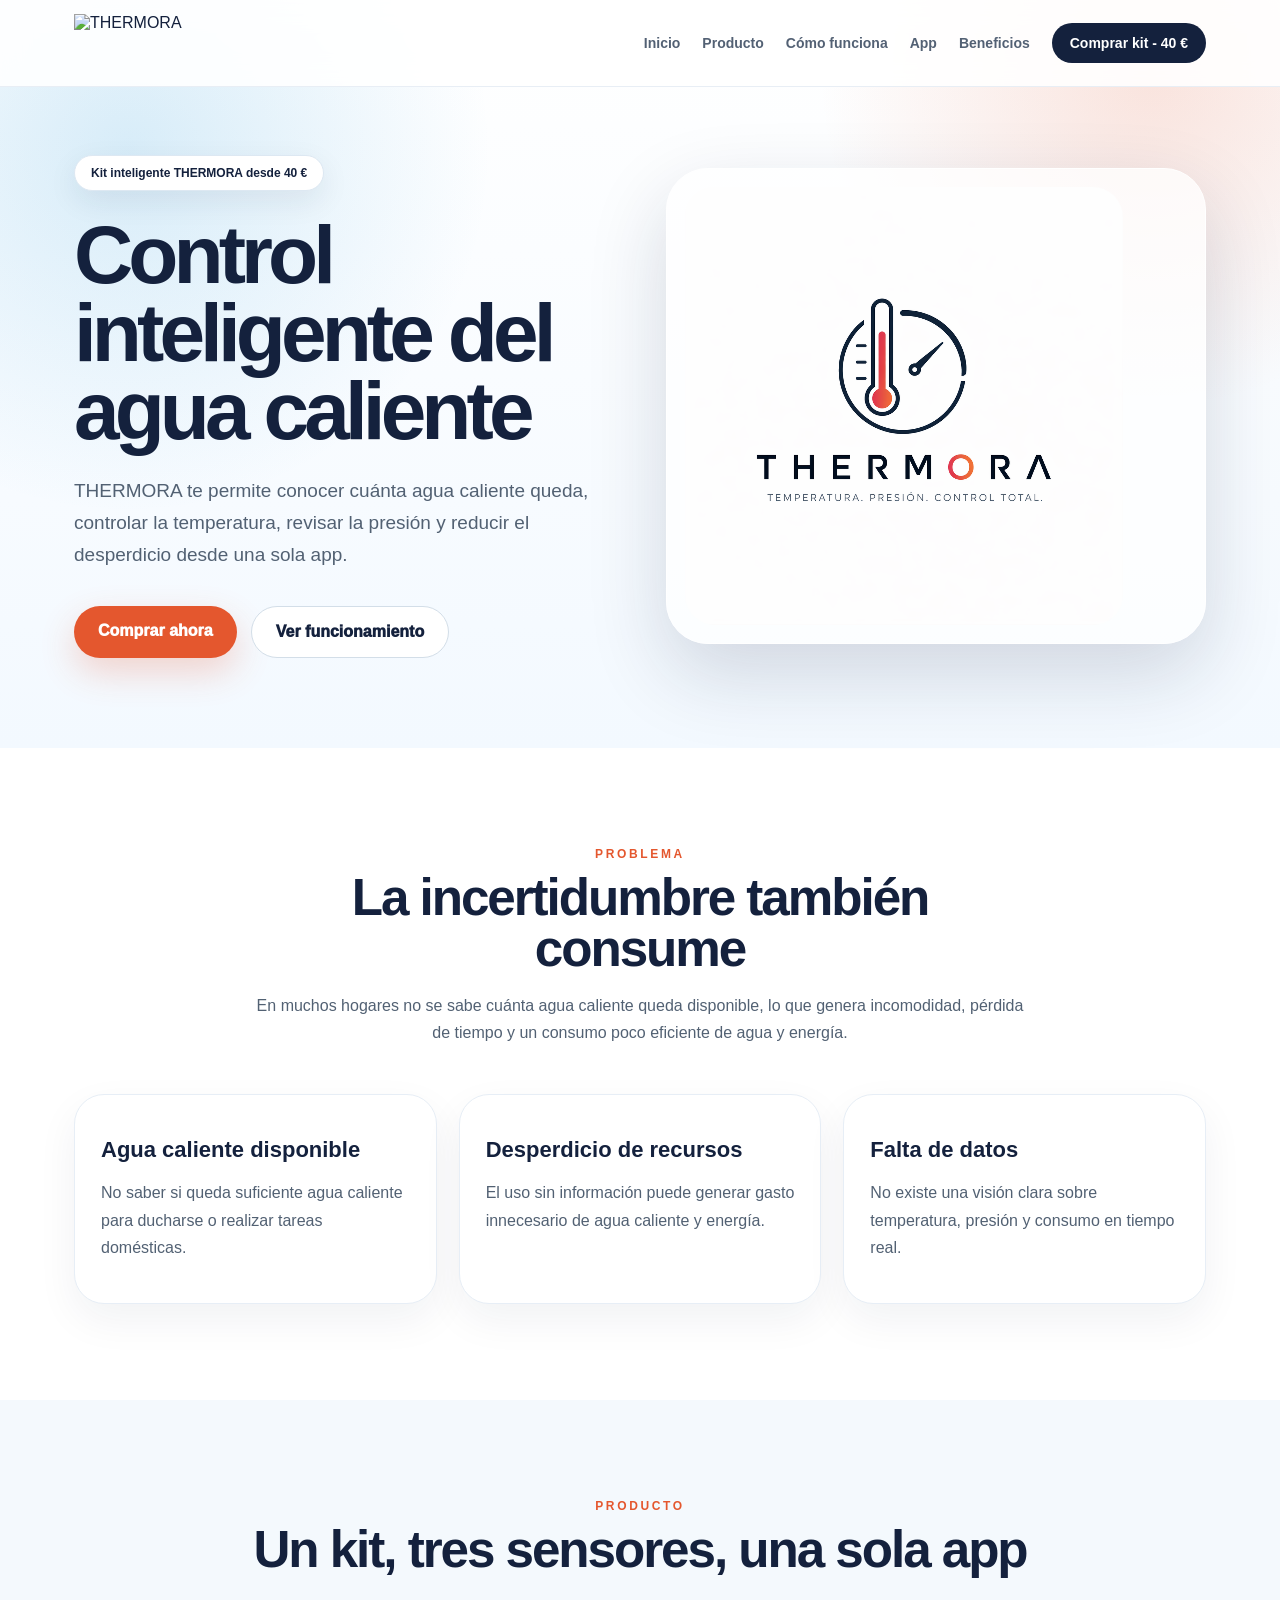
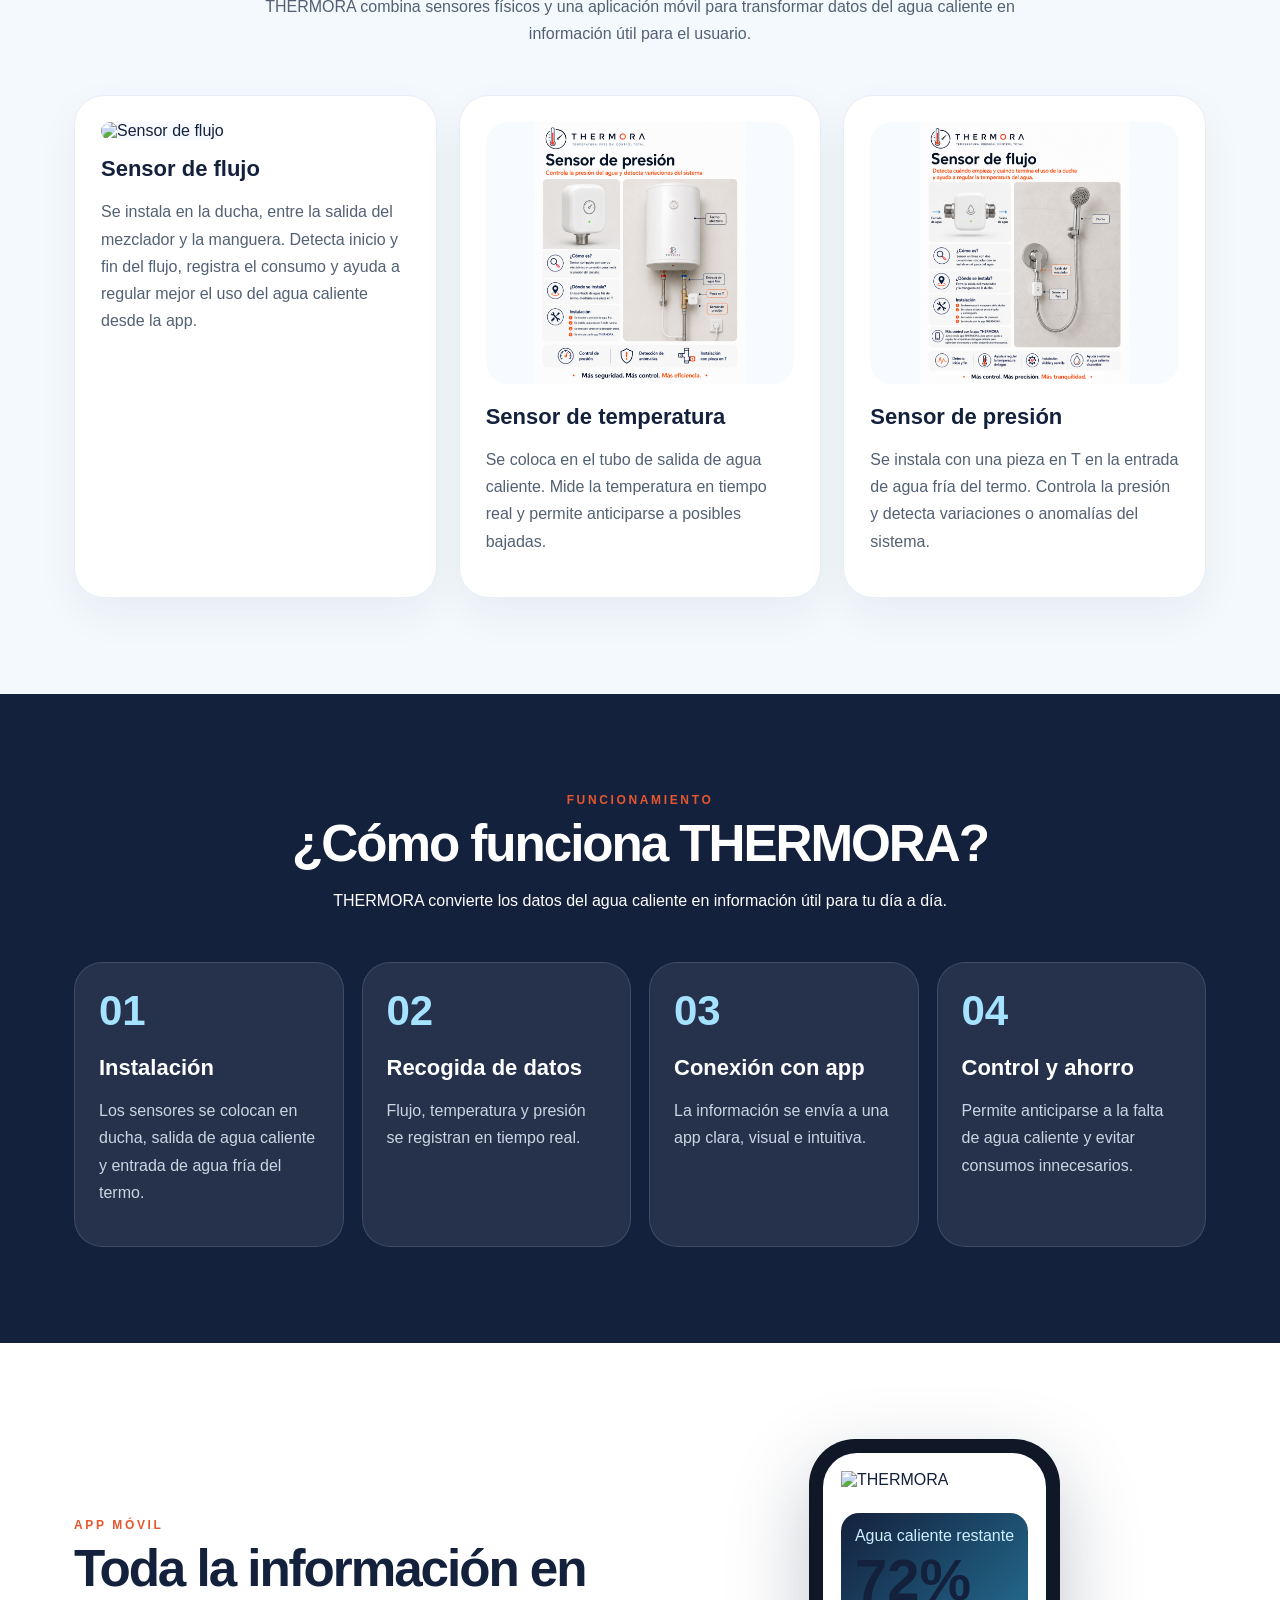
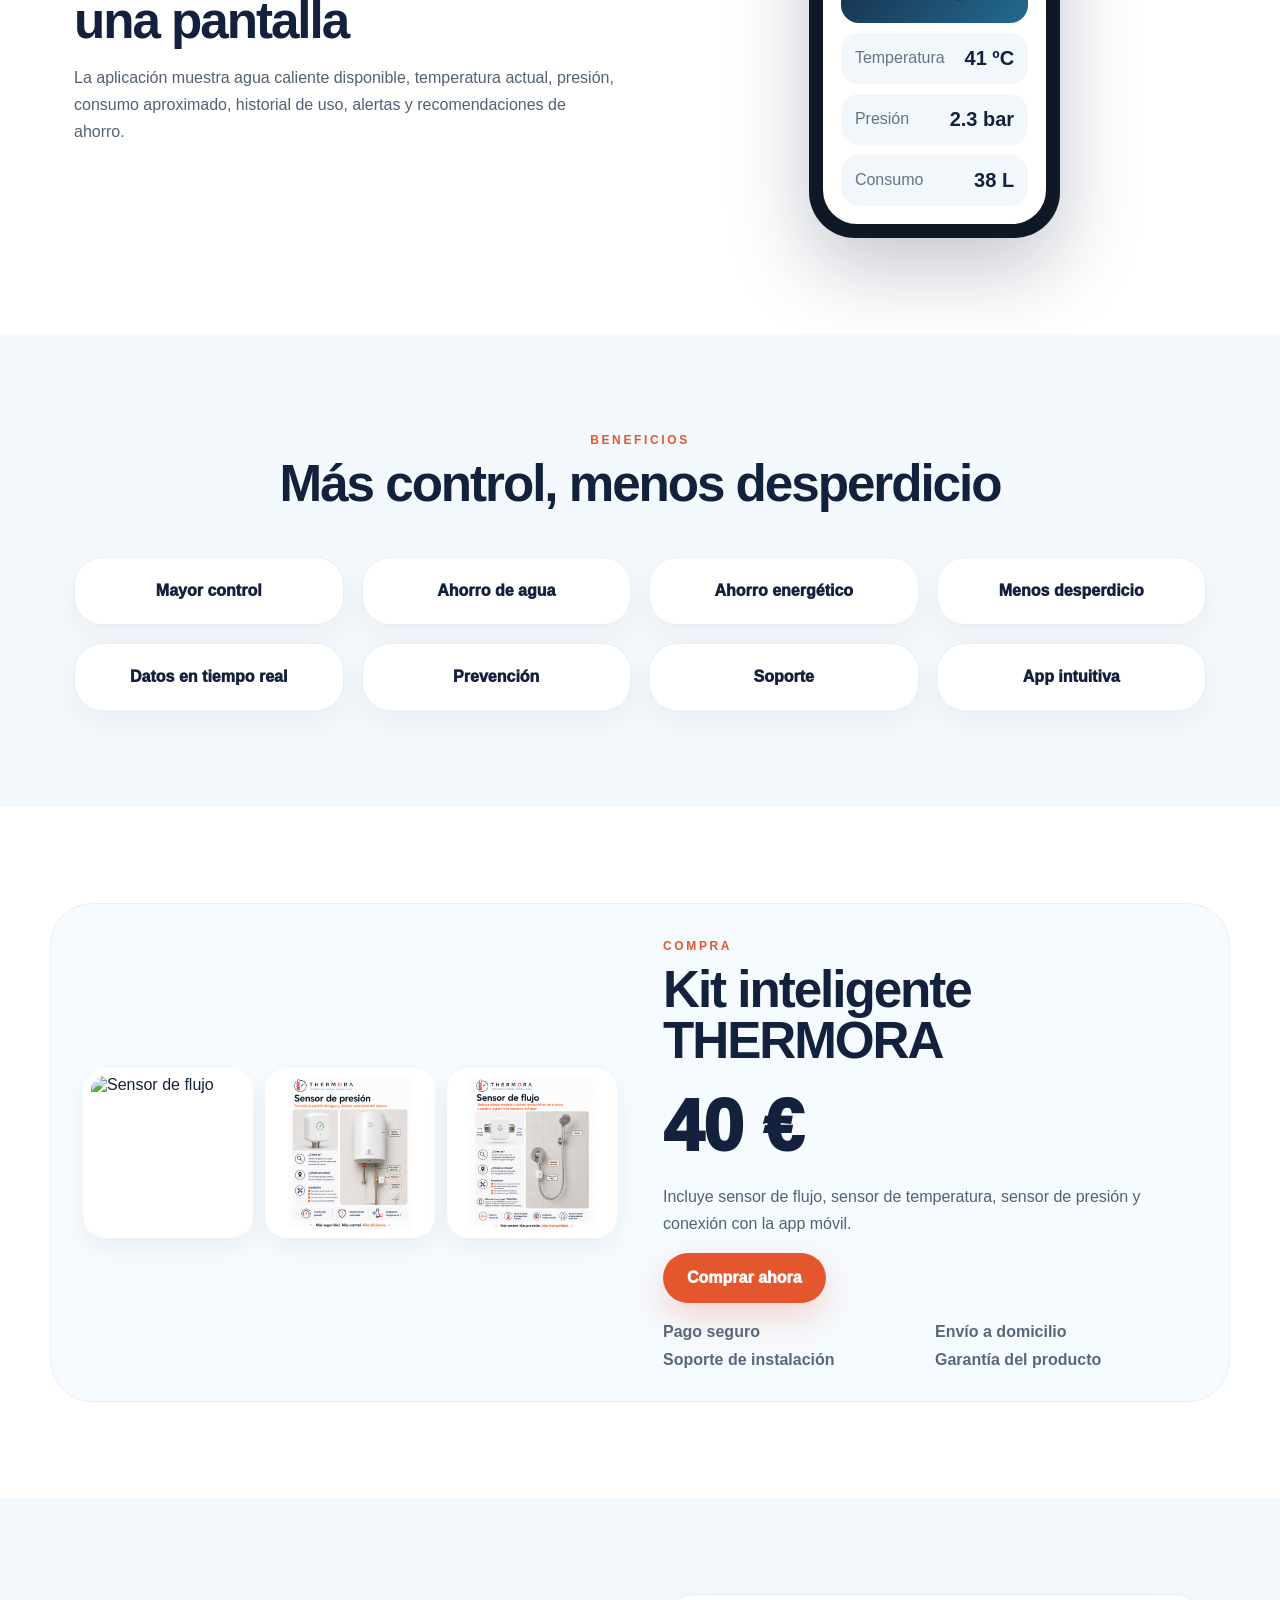
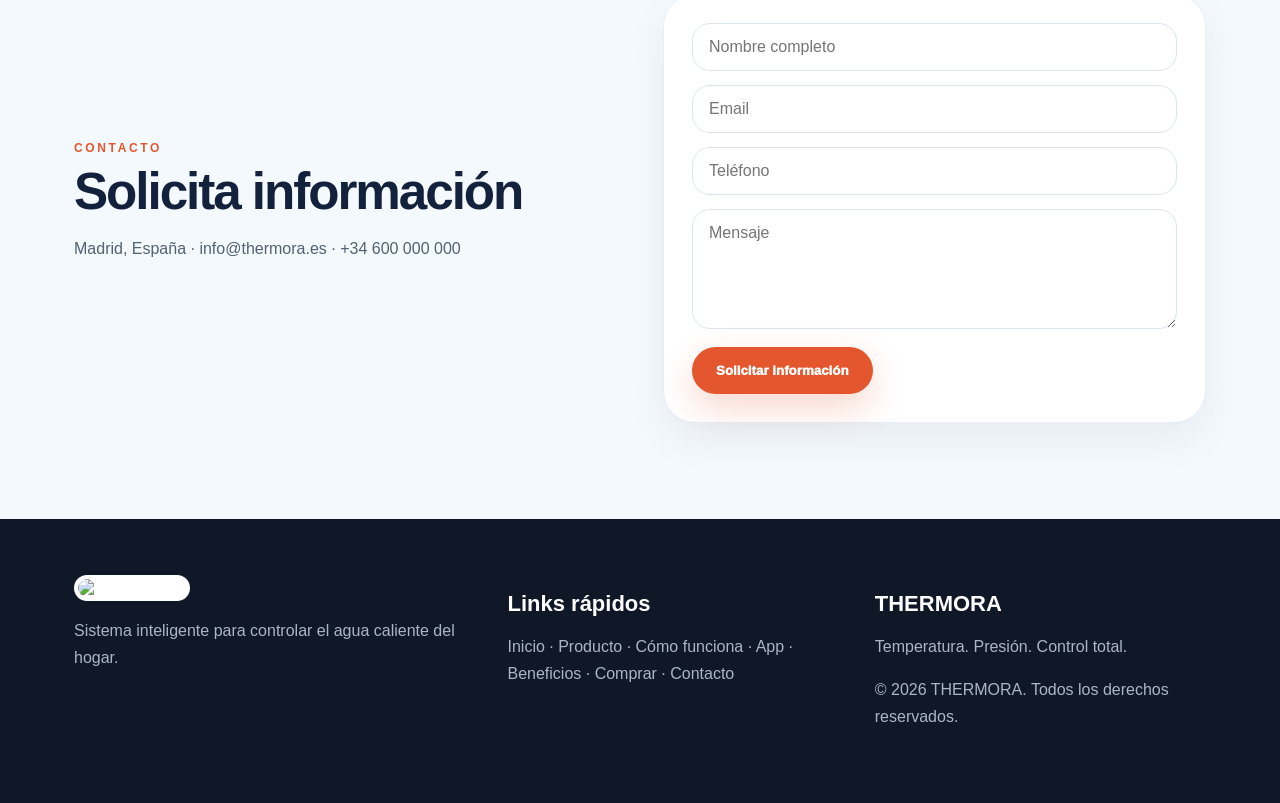
==== index.html @ 5df4cbf6 "Update index.html" ====
<!DOCTYPE html>
<html lang="es">
<head>
  <meta charset="UTF-8" />
  <meta name="viewport" content="width=device-width, initial-scale=1.0" />
  <title>THERMORA | Control inteligente del agua caliente</title>
  <link rel="stylesheet" href="style.css" />
</head>
<body>
  <header class="header">
    <div class="wrap nav">
      <a href="#inicio" class="brand"><img src="logo-thermora.png" alt="THERMORA"></a>
      <nav class="menu">
        <a href="#inicio">Inicio</a>
        <a href="#producto">Producto</a>
        <a href="#como-funciona">Cómo funciona</a>
        <a href="#app">App</a>
        <a href="#beneficios">Beneficios</a>
        <a class="buy-link" href="#comprar">Comprar kit - 40 €</a>
      </nav>
    </div>
  </header>

  <main>
    <section id="inicio" class="hero">
      <div class="wrap hero-grid">
        <div class="hero-text">
          <span class="pill">Kit inteligente THERMORA desde 40 €</span>
          <h1>Control inteligente del agua caliente</h1>
          <p>THERMORA te permite conocer cuánta agua caliente queda, controlar la temperatura, revisar la presión y reducir el desperdicio desde una sola app.</p>
          <div class="actions">
            <a class="btn primary" href="#comprar">Comprar ahora</a>
            <a class="btn secondary" href="#como-funciona">Ver funcionamiento</a>
          </div>
        </div>
        <div class="hero-card">
          <img src="hero-thermora.png" alt="Kit inteligente THERMORA">
        </div>
      </div>
    </section>

    <section id="problema" class="section">
      <div class="wrap">
        <div class="section-title">
          <span>Problema</span>
          <h2>La incertidumbre también consume</h2>
          <p>En muchos hogares no se sabe cuánta agua caliente queda disponible, lo que genera incomodidad, pérdida de tiempo y un consumo poco eficiente de agua y energía.</p>
        </div>
        <div class="cards three">
          <article><h3>Agua caliente disponible</h3><p>No saber si queda suficiente agua caliente para ducharse o realizar tareas domésticas.</p></article>
          <article><h3>Desperdicio de recursos</h3><p>El uso sin información puede generar gasto innecesario de agua caliente y energía.</p></article>
          <article><h3>Falta de datos</h3><p>No existe una visión clara sobre temperatura, presión y consumo en tiempo real.</p></article>
        </div>
      </div>
    </section>

    <section id="producto" class="section soft">
      <div class="wrap">
        <div class="section-title">
          <span>Producto</span>
          <h2>Un kit, tres sensores, una sola app</h2>
          <p>THERMORA combina sensores físicos y una aplicación móvil para transformar datos del agua caliente en información útil para el usuario.</p>
        </div>
        <div class="cards three product">
          <article>
            <img src="sensor-flujo.png" alt="Sensor de flujo">
            <h3>Sensor de flujo</h3>
            <p>Se instala en la ducha, entre la salida del mezclador y la manguera. Detecta inicio y fin del flujo, registra el consumo y ayuda a regular mejor el uso del agua caliente desde la app.</p>
          </article>
          <article>
            <img src="sensor-temperatura.png" alt="Sensor de temperatura">
            <h3>Sensor de temperatura</h3>
            <p>Se coloca en el tubo de salida de agua caliente. Mide la temperatura en tiempo real y permite anticiparse a posibles bajadas.</p>
          </article>
          <article>
            <img src="sensor-presion.png" alt="Sensor de presión">
            <h3>Sensor de presión</h3>
            <p>Se instala con una pieza en T en la entrada de agua fría del termo. Controla la presión y detecta variaciones o anomalías del sistema.</p>
          </article>
        </div>
      </div>
    </section>

    <section id="como-funciona" class="section dark">
      <div class="wrap">
        <div class="section-title light">
          <span>Funcionamiento</span>
          <h2>¿Cómo funciona THERMORA?</h2>
          <p>THERMORA convierte los datos del agua caliente en información útil para tu día a día.</p>
        </div>
        <div class="steps">
          <article><b>01</b><h3>Instalación</h3><p>Los sensores se colocan en ducha, salida de agua caliente y entrada de agua fría del termo.</p></article>
          <article><b>02</b><h3>Recogida de datos</h3><p>Flujo, temperatura y presión se registran en tiempo real.</p></article>
          <article><b>03</b><h3>Conexión con app</h3><p>La información se envía a una app clara, visual e intuitiva.</p></article>
          <article><b>04</b><h3>Control y ahorro</h3><p>Permite anticiparse a la falta de agua caliente y evitar consumos innecesarios.</p></article>
        </div>
      </div>
    </section>

    <section id="app" class="section">
      <div class="wrap app-grid">
        <div>
          <span class="eyebrow">App móvil</span>
          <h2>Toda la información en una pantalla</h2>
          <p>La aplicación muestra agua caliente disponible, temperatura actual, presión, consumo aproximado, historial de uso, alertas y recomendaciones de ahorro.</p>
        </div>
        <div class="phone">
          <div class="phone-screen">
            <img src="logo-thermora.png" alt="THERMORA" class="phone-logo">
            <div class="metric big"><span>Agua caliente restante</span><strong>72%</strong></div>
            <div class="metric"><span>Temperatura</span><strong>41 ºC</strong></div>
            <div class="metric"><span>Presión</span><strong>2.3 bar</strong></div>
            <div class="metric"><span>Consumo</span><strong>38 L</strong></div>
          </div>
        </div>
      </div>
    </section>

    <section id="beneficios" class="section soft">
      <div class="wrap">
        <div class="section-title">
          <span>Beneficios</span>
          <h2>Más control, menos desperdicio</h2>
        </div>
        <div class="benefits">
          <div>Mayor control</div><div>Ahorro de agua</div><div>Ahorro energético</div><div>Menos desperdicio</div>
          <div>Datos en tiempo real</div><div>Prevención</div><div>Soporte</div><div>App intuitiva</div>
        </div>
      </div>
    </section>

    <section id="comprar" class="section">
      <div class="wrap buy">
        <div class="buy-images">
          <img src="sensor-flujo.png" alt="Sensor de flujo">
          <img src="sensor-temperatura.png" alt="Sensor de temperatura">
          <img src="sensor-presion.png" alt="Sensor de presión">
        </div>
        <div>
          <span class="eyebrow">Compra</span>
          <h2>Kit inteligente THERMORA</h2>
          <div class="price">40 €</div>
          <p>Incluye sensor de flujo, sensor de temperatura, sensor de presión y conexión con la app móvil.</p>
          <a class="btn primary" href="#contacto">Comprar ahora</a>
          <div class="trust"><span>Pago seguro</span><span>Envío a domicilio</span><span>Soporte de instalación</span><span>Garantía del producto</span></div>
        </div>
      </div>
    </section>

    <section id="contacto" class="section soft">
      <div class="wrap contact">
        <div>
          <span class="eyebrow">Contacto</span>
          <h2>Solicita información</h2>
          <p>Madrid, España · info@thermora.es · +34 600 000 000</p>
        </div>
        <form>
          <input placeholder="Nombre completo">
          <input placeholder="Email">
          <input placeholder="Teléfono">
          <textarea placeholder="Mensaje"></textarea>
          <button type="button" class="btn primary">Solicitar información</button>
        </form>
      </div>
    </section>
  </main>

  <footer class="footer">
    <div class="wrap footer-grid">
      <div><img src="logo-thermora.png" alt="THERMORA"><p>Sistema inteligente para controlar el agua caliente del hogar.</p></div>
      <div><h3>Links rápidos</h3><p>Inicio · Producto · Cómo funciona · App · Beneficios · Comprar · Contacto</p></div>
      <div><h3>THERMORA</h3><p>Temperatura. Presión. Control total.</p><p>© 2026 THERMORA. Todos los derechos reservados.</p></div>
    </div>
  </footer>
</body>
</html>
---- style.css ----
:root{--navy:#14213d;--orange:#e4572e;--water:#2d9cdb;--soft:#f4f9fd;--text:#526173}
*{box-sizing:border-box}
html{scroll-behavior:smooth}
body{margin:0;font-family:Inter,Arial,sans-serif;background:#fff;color:var(--navy)}
a{text-decoration:none;color:inherit}
img{max-width:100%}
.wrap{max-width:1180px;margin:0 auto;padding:0 24px}
.header{position:fixed;top:0;left:0;right:0;z-index:10;background:rgba(255,255,255,.88);backdrop-filter:blur(14px);border-bottom:1px solid #e8eef5}
.nav{height:86px;display:flex;align-items:center;justify-content:space-between;gap:20px}
.brand img{height:58px;width:auto;display:block}
.menu{display:flex;align-items:center;gap:22px;font-size:14px;font-weight:800;color:#536174}
.menu a:hover{color:var(--orange)}
.buy-link{background:var(--navy);color:#fff!important;padding:12px 18px;border-radius:999px}
.hero{padding:155px 0 90px;background:radial-gradient(circle at 10% 20%,rgba(45,156,219,.18),transparent 28%),radial-gradient(circle at 90% 10%,rgba(228,87,46,.16),transparent 25%),linear-gradient(180deg,#fff,#f3f9ff)}
.hero-grid{display:grid;grid-template-columns:1fr 1fr;gap:52px;align-items:center}
.pill,.eyebrow,.section-title span{display:inline-block;font-size:12px;font-weight:900;letter-spacing:.22em;text-transform:uppercase;color:var(--orange)}
.pill{background:#fff;border:1px solid #dde8f2;border-radius:999px;padding:10px 16px;box-shadow:0 10px 30px rgba(20,33,61,.08);color:var(--navy);letter-spacing:0;text-transform:none}
h1{font-size:clamp(46px,7vw,82px);line-height:.95;letter-spacing:-.06em;margin:25px 0;color:var(--navy)}
h2{font-size:clamp(30px,4vw,52px);line-height:1;letter-spacing:-.04em;margin:10px 0 18px;color:var(--navy)}
h3{font-size:22px;margin:16px 0 10px;color:var(--navy)}
p{color:var(--text);line-height:1.7}
.hero-text p{font-size:19px;max-width:650px}
.actions{display:flex;gap:14px;flex-wrap:wrap;margin-top:34px}
.btn{display:inline-block;border:0;border-radius:999px;padding:16px 24px;font-weight:950;cursor:pointer}
.primary{background:var(--orange);color:#fff;box-shadow:0 14px 35px rgba(228,87,46,.24)}
.secondary{background:#fff;color:var(--navy);border:1px solid #d3dee8}
.hero-card{background:rgba(255,255,255,.75);border:1px solid #fff;border-radius:42px;padding:18px;box-shadow:0 30px 80px rgba(20,33,61,.16)}
.hero-card img{border-radius:30px;display:block}
.section{padding:96px 0}
.soft{background:var(--soft)}
.section-title{text-align:center;max-width:780px;margin:0 auto 48px}
.section-title.light h2,.section-title.light p{color:#fff}
.cards{display:grid;gap:22px}
.three{grid-template-columns:repeat(3,1fr)}
.card,.cards article{background:#fff;border:1px solid #e7eef6;border-radius:30px;padding:26px;box-shadow:0 16px 42px rgba(20,33,61,.06)}
.product article img{aspect-ratio:1.18/1;object-fit:contain;background:#f7fbff;border-radius:22px}
.dark{background:var(--navy);color:#fff}
.dark h3{color:#fff}.dark p{color:#cbd5e1}
.steps{display:grid;grid-template-columns:repeat(4,1fr);gap:18px}
.step,.steps article{background:rgba(255,255,255,.08);border:1px solid rgba(255,255,255,.12);border-radius:28px;padding:24px}
.steps b{font-size:42px;color:#a5e2ff;display:block;margin-bottom:20px}
.app-grid,.buy,.contact{display:grid;grid-template-columns:1fr 1fr;gap:46px;align-items:center}
.phone{background:#101828;border-radius:46px;padding:14px;max-width:340px;margin:0 auto;box-shadow:0 30px 80px rgba(20,33,61,.25)}
.phone-screen{background:#fff;border-radius:34px;padding:18px}
.phone-logo{height:34px;width:auto;object-fit:contain;margin-bottom:14px}
.metric{background:#f2f7fb;border-radius:18px;padding:14px;margin-top:10px;display:flex;justify-content:space-between;align-items:center}
.metric.big{background:linear-gradient(135deg,var(--navy),#236b8f);color:#fff;display:block}
.metric.big span{color:#cdefff}.metric.big strong{display:block;font-size:58px;line-height:1;margin-top:6px}
.metric span{color:#657386}.metric strong{color:var(--navy);font-size:20px}
.benefits{display:grid;grid-template-columns:repeat(4,1fr);gap:18px}
.benefits div{background:#fff;border:1px solid #e7eef6;border-radius:28px;padding:24px;text-align:center;font-weight:950;box-shadow:0 12px 30px rgba(20,33,61,.05)}
.buy{background:#f6fbff;border:1px solid #e7eef6;border-radius:42px;padding:32px}
.buy-images{display:grid;grid-template-columns:repeat(3,1fr);gap:12px}
.buy-images img{background:#fff;border-radius:22px;padding:8px;object-fit:contain;aspect-ratio:1/1;box-shadow:0 10px 25px rgba(20,33,61,.06)}
.price{font-size:72px;font-weight:950;margin:12px 0;color:var(--navy)}
.trust{display:grid;grid-template-columns:1fr 1fr;gap:10px;margin-top:20px;color:#59677b;font-weight:800}
form{background:#fff;border:1px solid #e7eef6;border-radius:32px;padding:28px;box-shadow:0 16px 42px rgba(20,33,61,.06)}
input,textarea{width:100%;border:1px solid #dbe5ef;border-radius:18px;padding:14px 16px;margin-bottom:14px;font:inherit}
textarea{min-height:120px}
.footer{background:#101828;color:#fff;padding:56px 0}
.footer-grid{display:grid;grid-template-columns:1.2fr 1fr 1fr;gap:36px}
.footer img{height:58px;background:#fff;border-radius:14px;padding:4px}.footer h3{color:#fff}.footer p{color:#aab6c5}
@media(max-width:900px){.menu{display:none}.hero-grid,.app-grid,.buy,.contact,.footer-grid{grid-template-columns:1fr}.three,.steps{grid-template-columns:1fr}.benefits{grid-template-columns:1fr 1fr}.section{padding:72px 0}.nav{height:72px}.brand img{height:46px}}
@media(max-width:560px){.benefits,.buy-images{grid-template-columns:1fr}.wrap{padding:0 18px}h1{font-size:44px}}
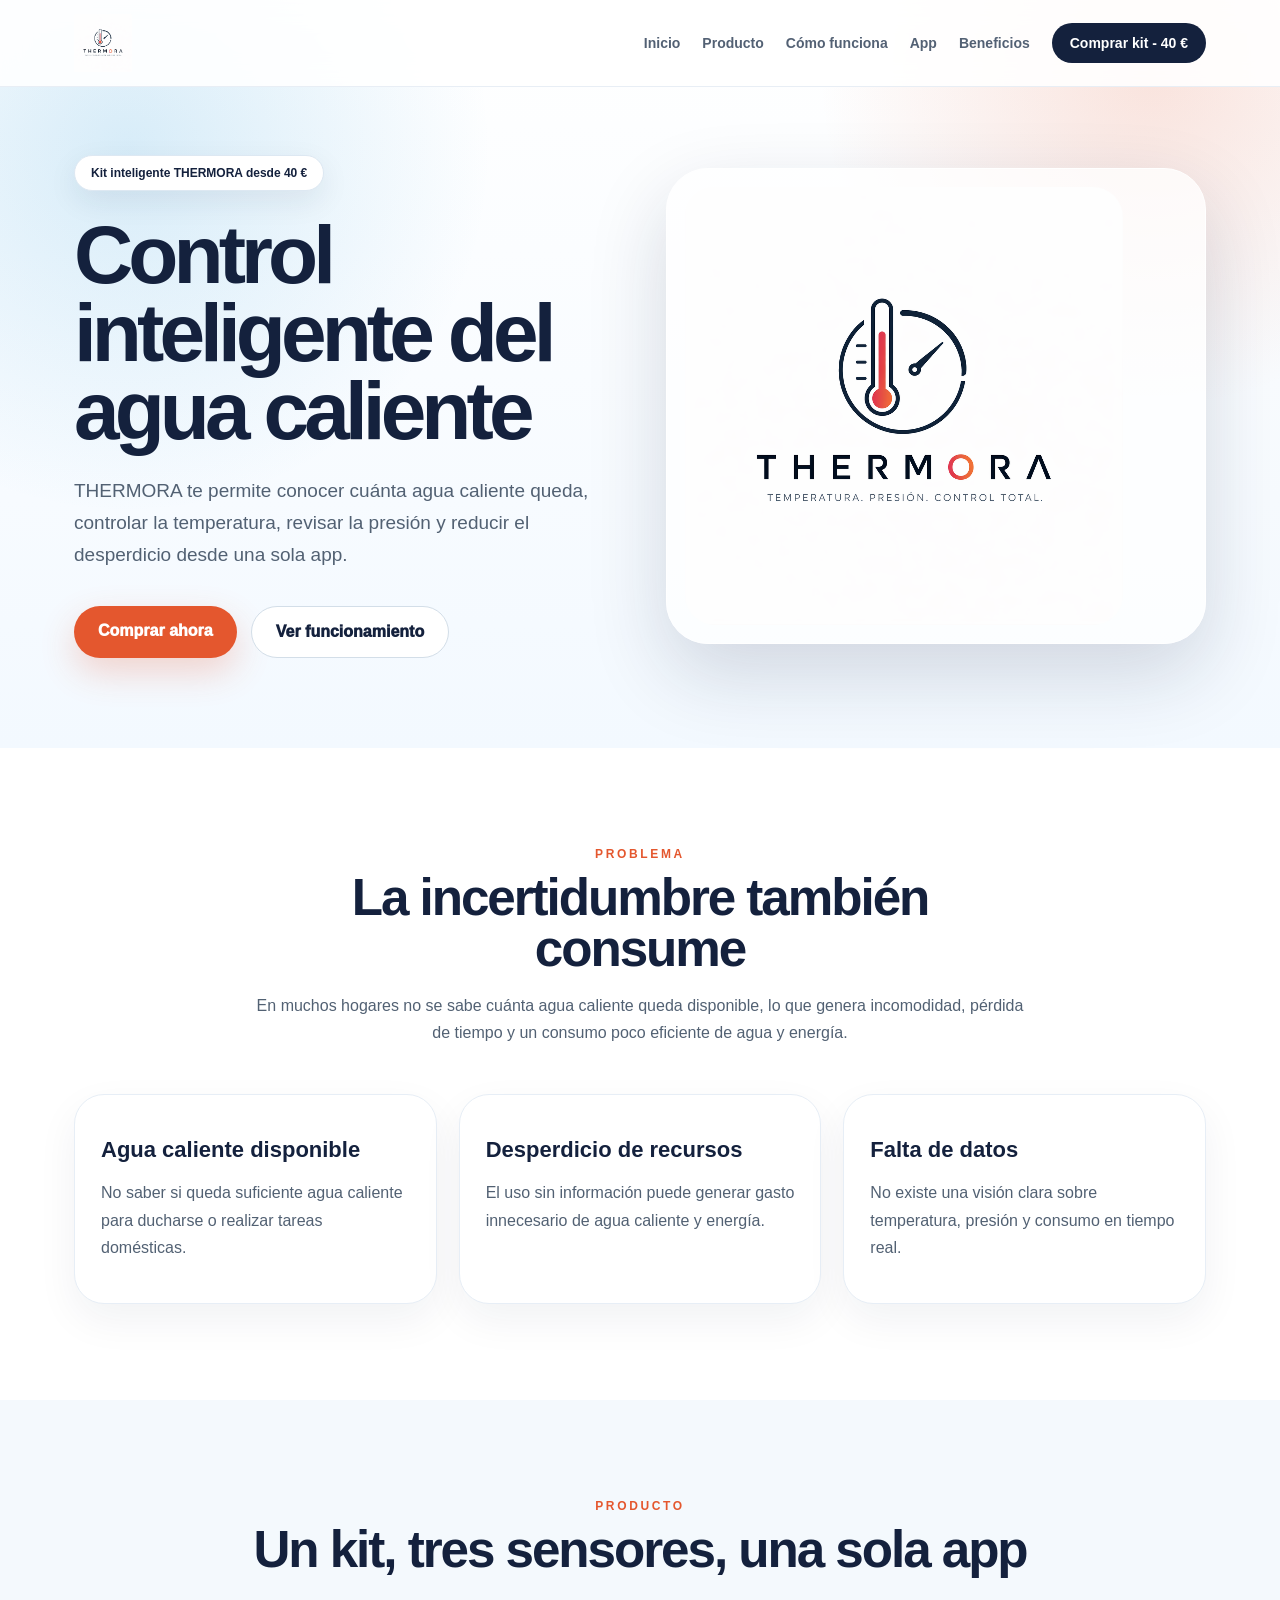
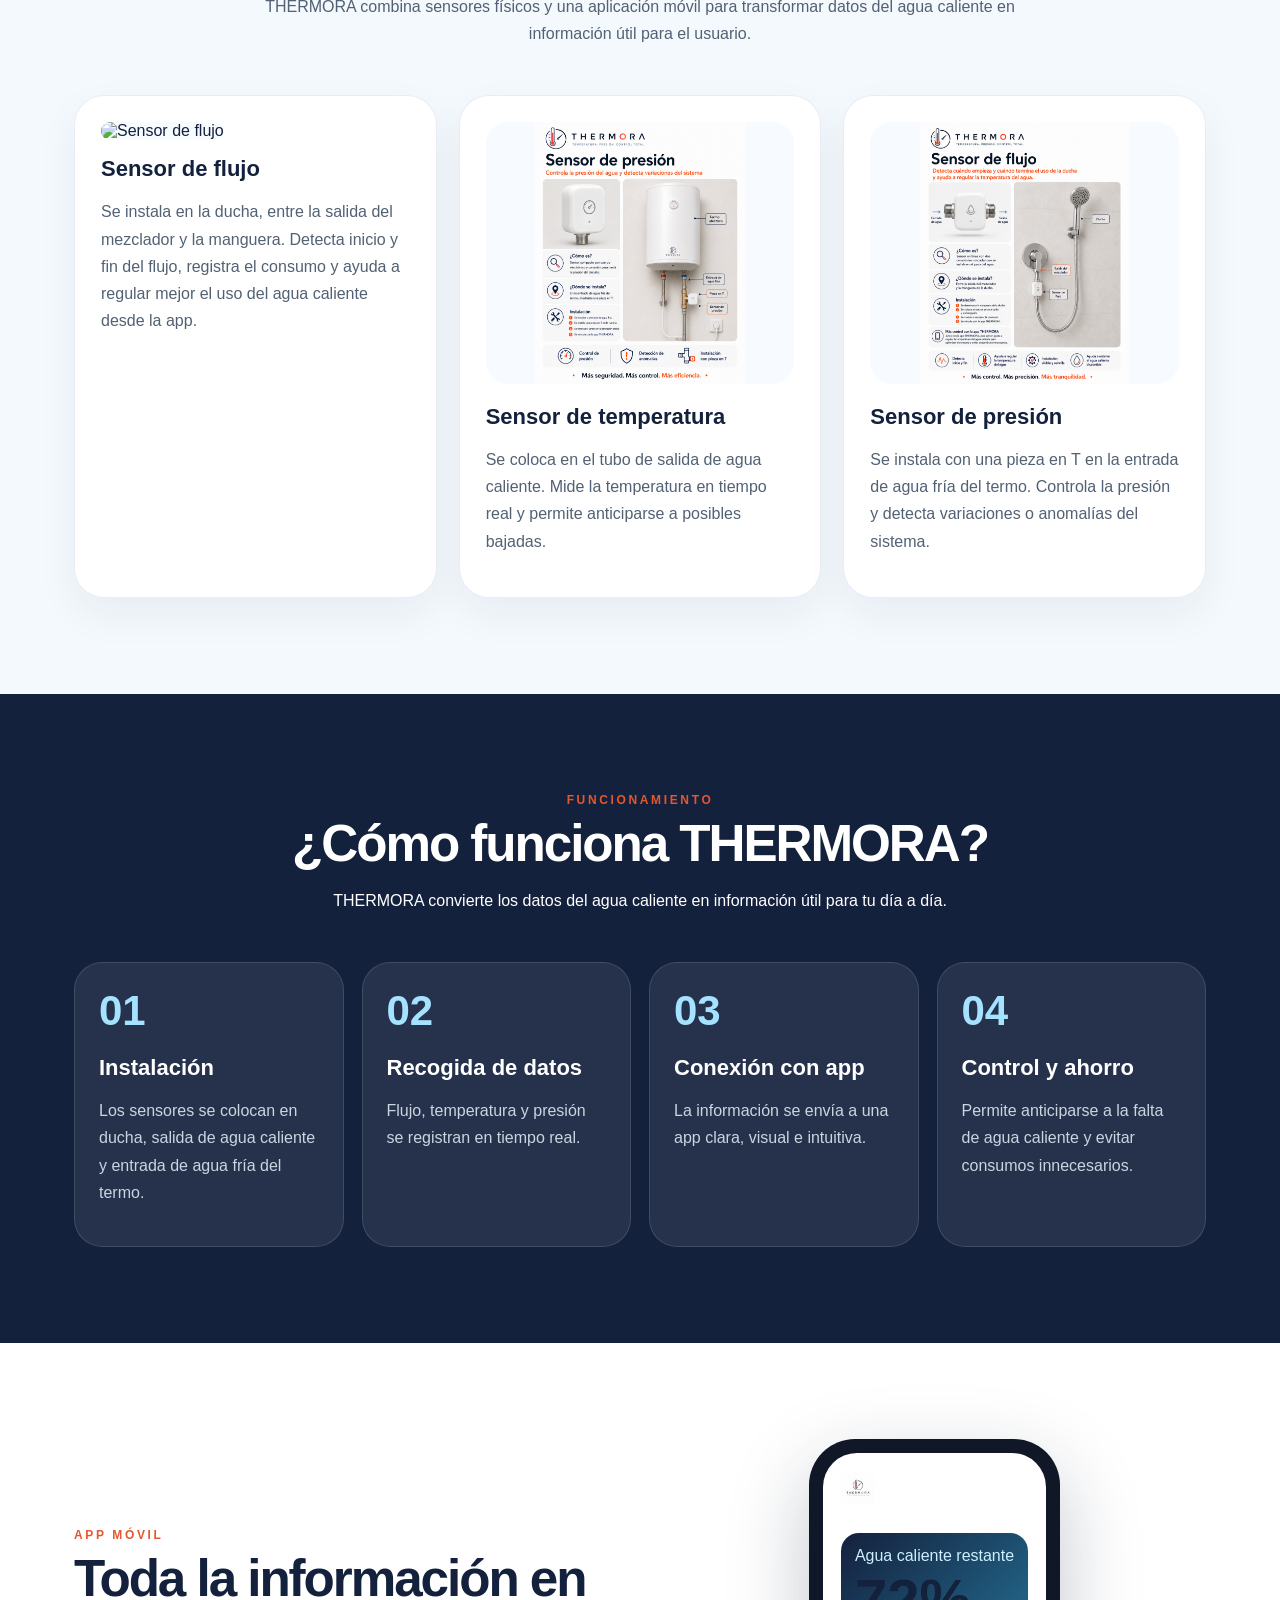
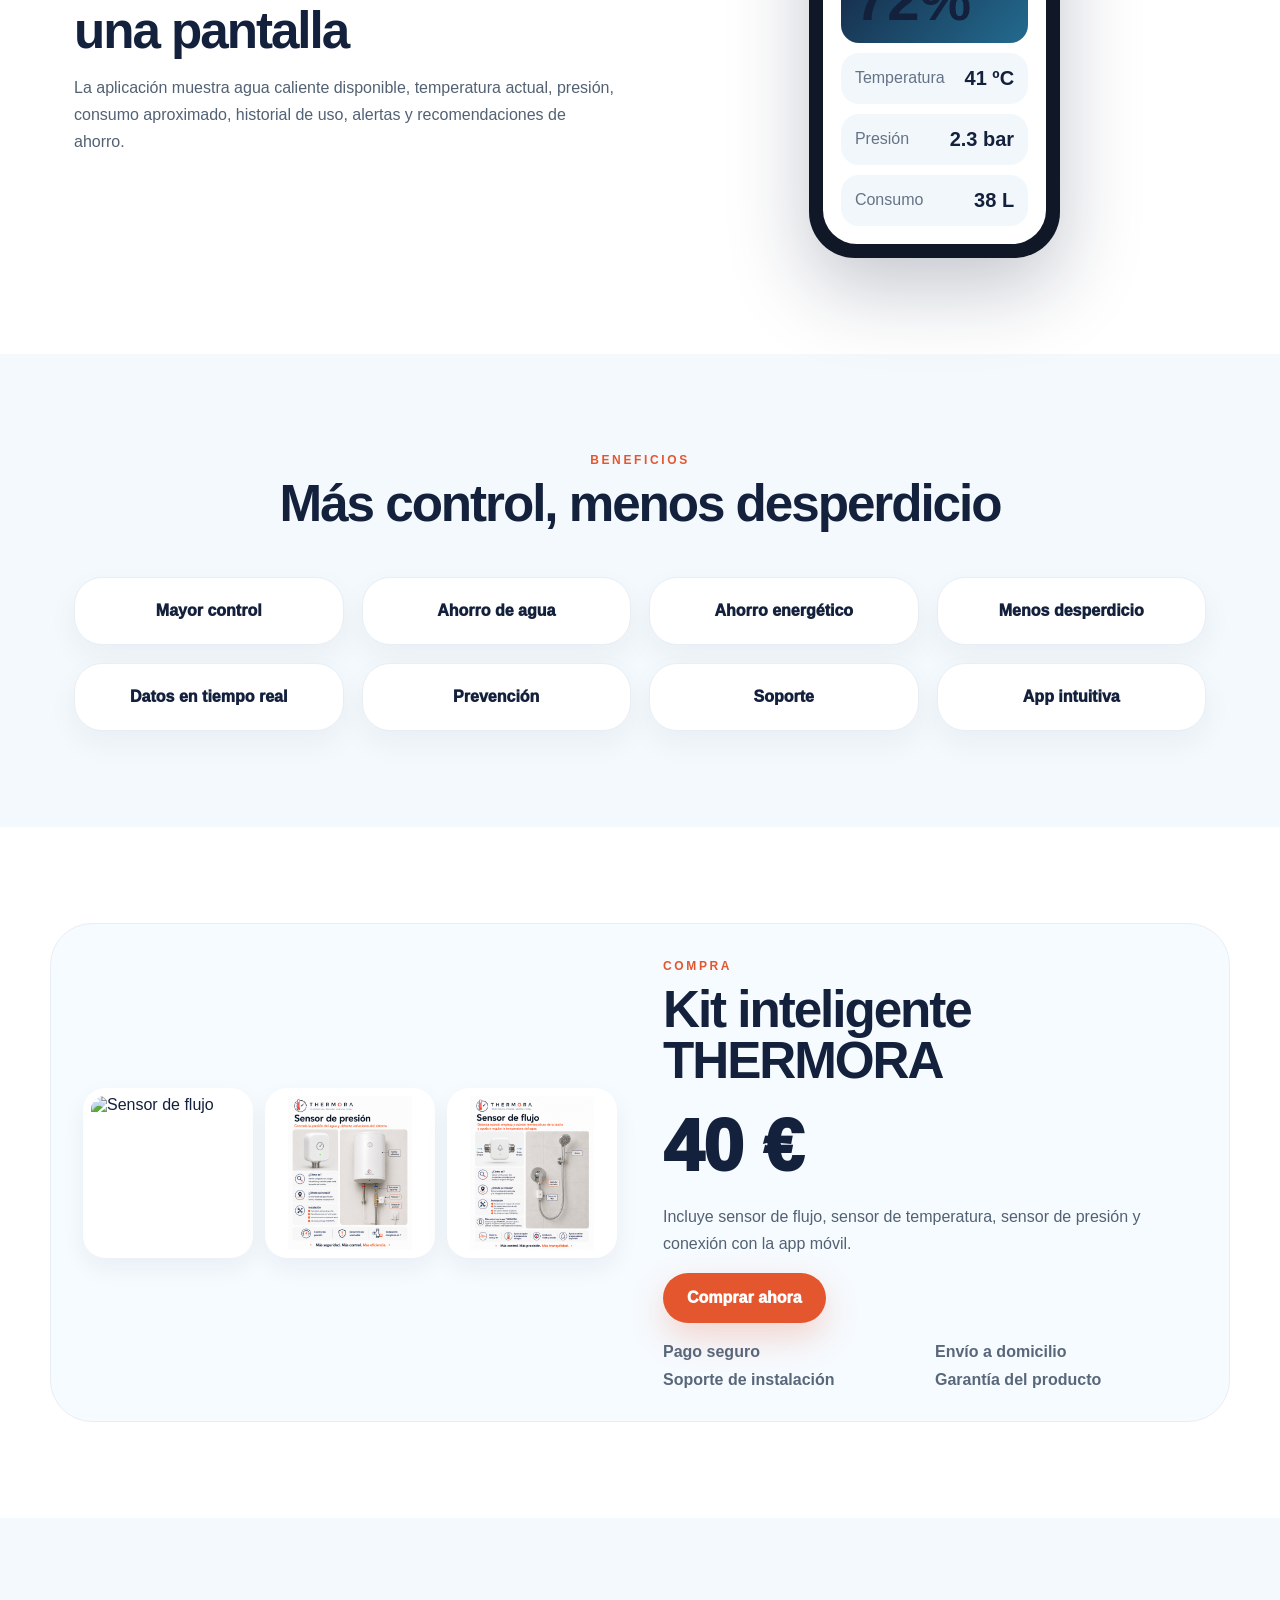
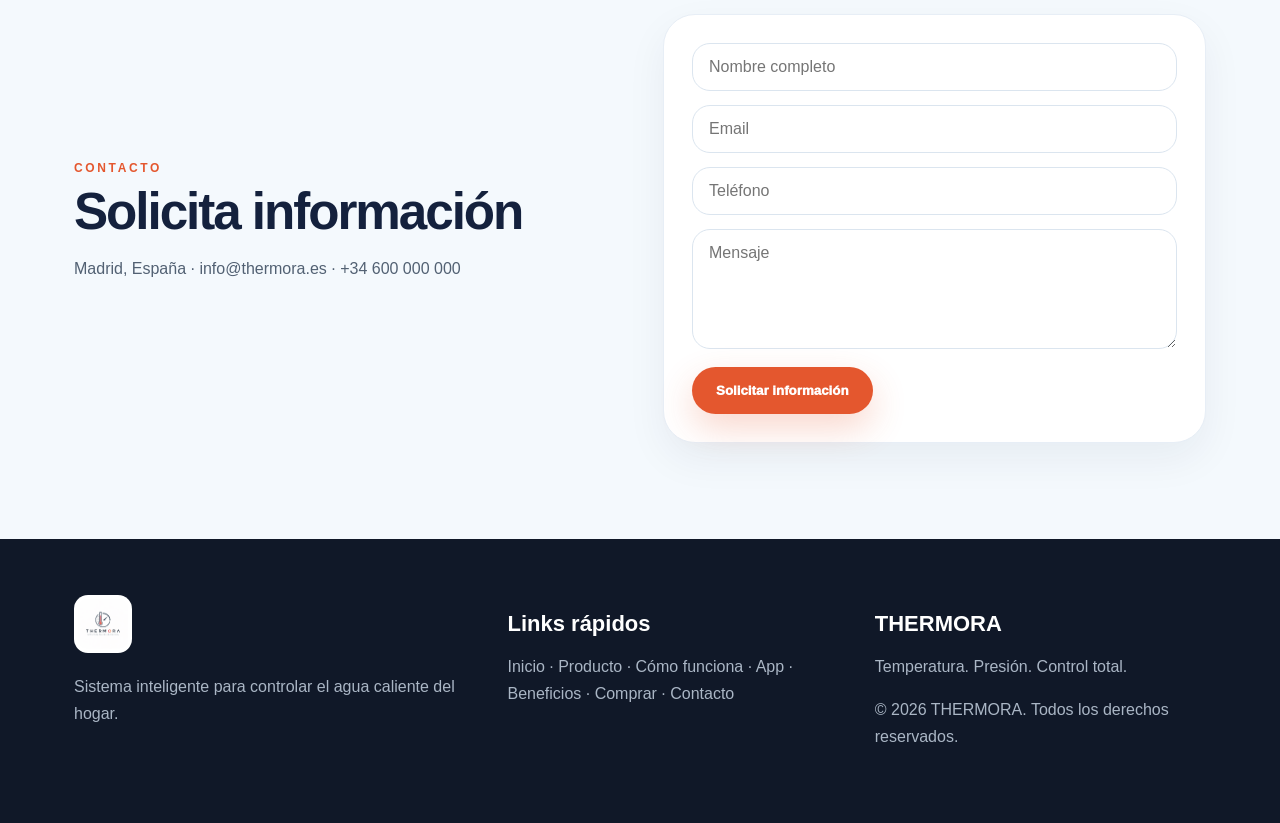
==== commit 2bdeb9cd: "Update index.html" ====
--- a/index.html
+++ b/index.html
@@ -9,7 +9,7 @@
 <body>
   <header class="header">
     <div class="wrap nav">
-      <a href="#inicio" class="brand"><img src="logo-thermora.png" alt="THERMORA"></a>
+      <a href="#inicio" class="brand"><img src="logo-thermora.png.png" alt="THERMORA"></a>
       <nav class="menu">
         <a href="#inicio">Inicio</a>
         <a href="#producto">Producto</a>
@@ -106,7 +106,7 @@
         </div>
         <div class="phone">
           <div class="phone-screen">
-            <img src="logo-thermora.png" alt="THERMORA" class="phone-logo">
+            <img src="logo-thermora.png.png" alt="THERMORA" class="phone-logo">
             <div class="metric big"><span>Agua caliente restante</span><strong>72%</strong></div>
             <div class="metric"><span>Temperatura</span><strong>41 ºC</strong></div>
             <div class="metric"><span>Presión</span><strong>2.3 bar</strong></div>
@@ -167,7 +167,7 @@
 
   <footer class="footer">
     <div class="wrap footer-grid">
-      <div><img src="logo-thermora.png" alt="THERMORA"><p>Sistema inteligente para controlar el agua caliente del hogar.</p></div>
+      <div><img src="logo-thermora.png.png" alt="THERMORA"><p>Sistema inteligente para controlar el agua caliente del hogar.</p></div>
       <div><h3>Links rápidos</h3><p>Inicio · Producto · Cómo funciona · App · Beneficios · Comprar · Contacto</p></div>
       <div><h3>THERMORA</h3><p>Temperatura. Presión. Control total.</p><p>© 2026 THERMORA. Todos los derechos reservados.</p></div>
     </div>
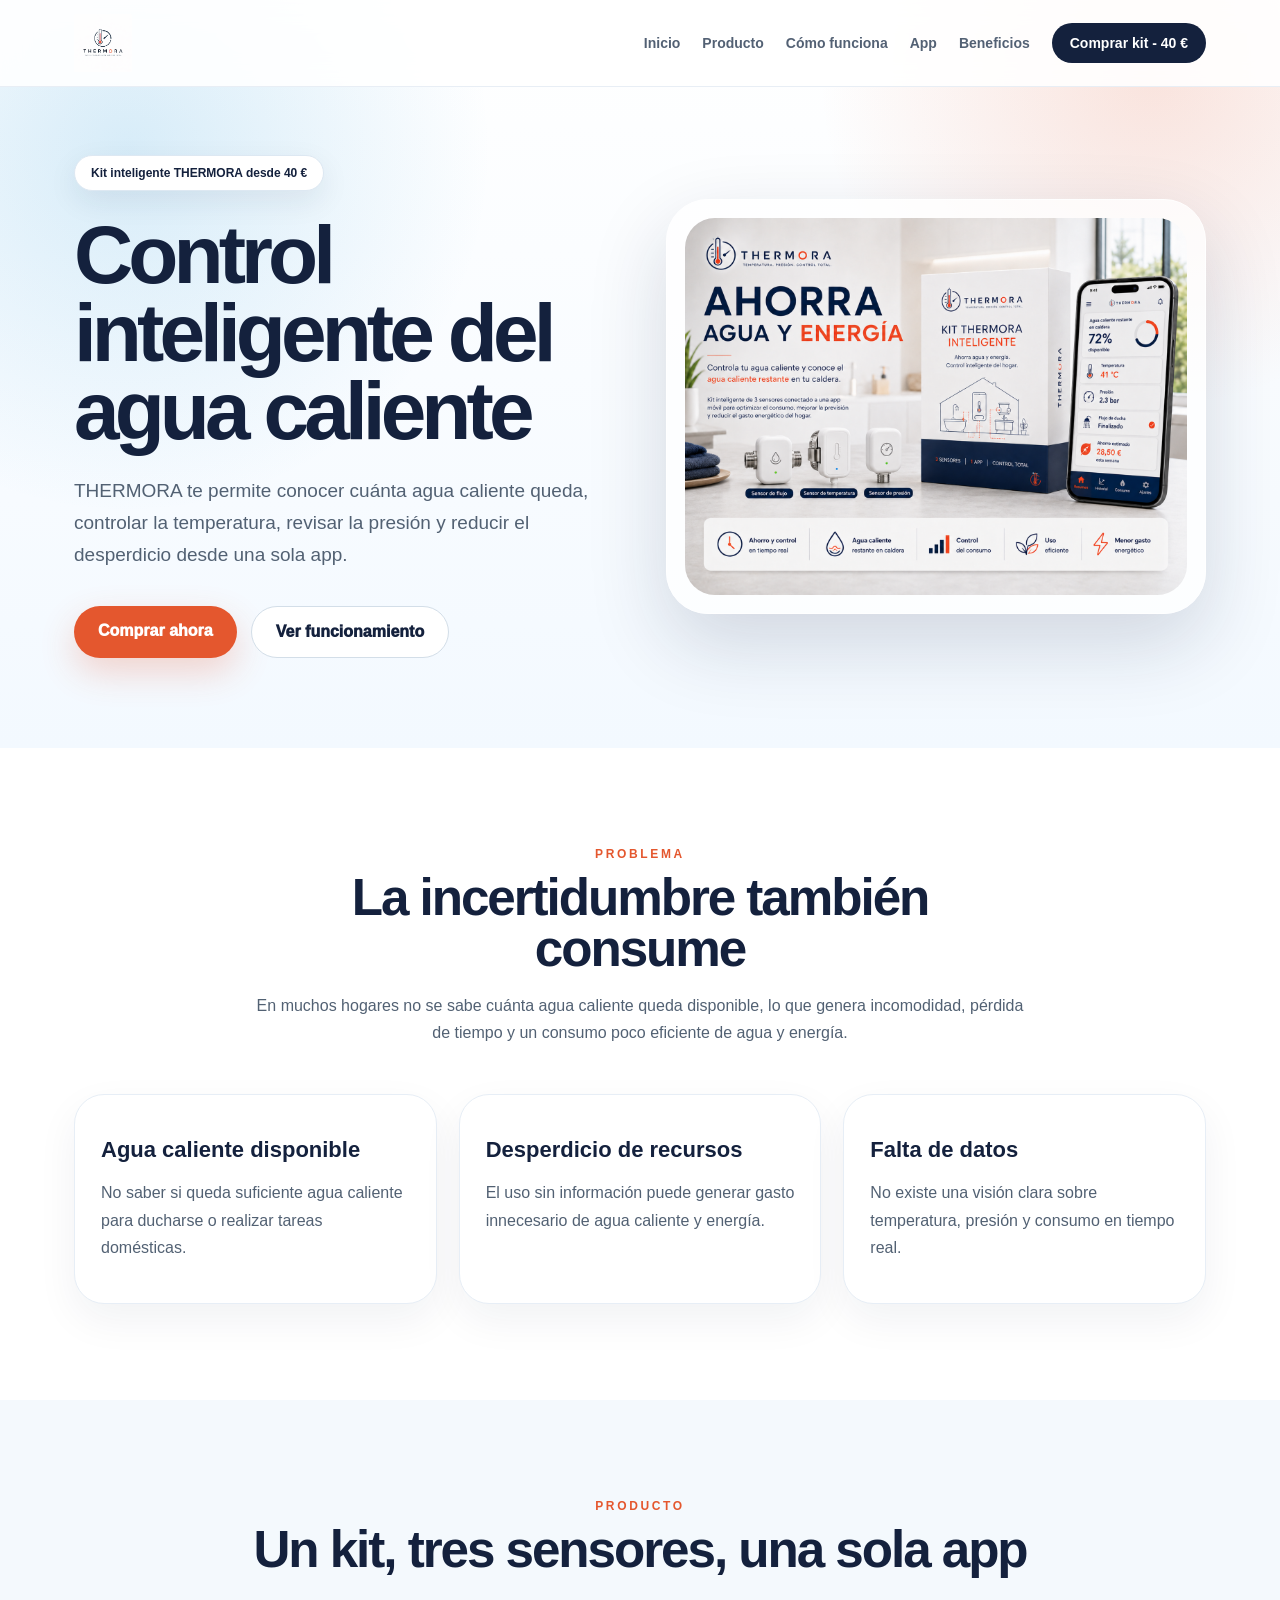
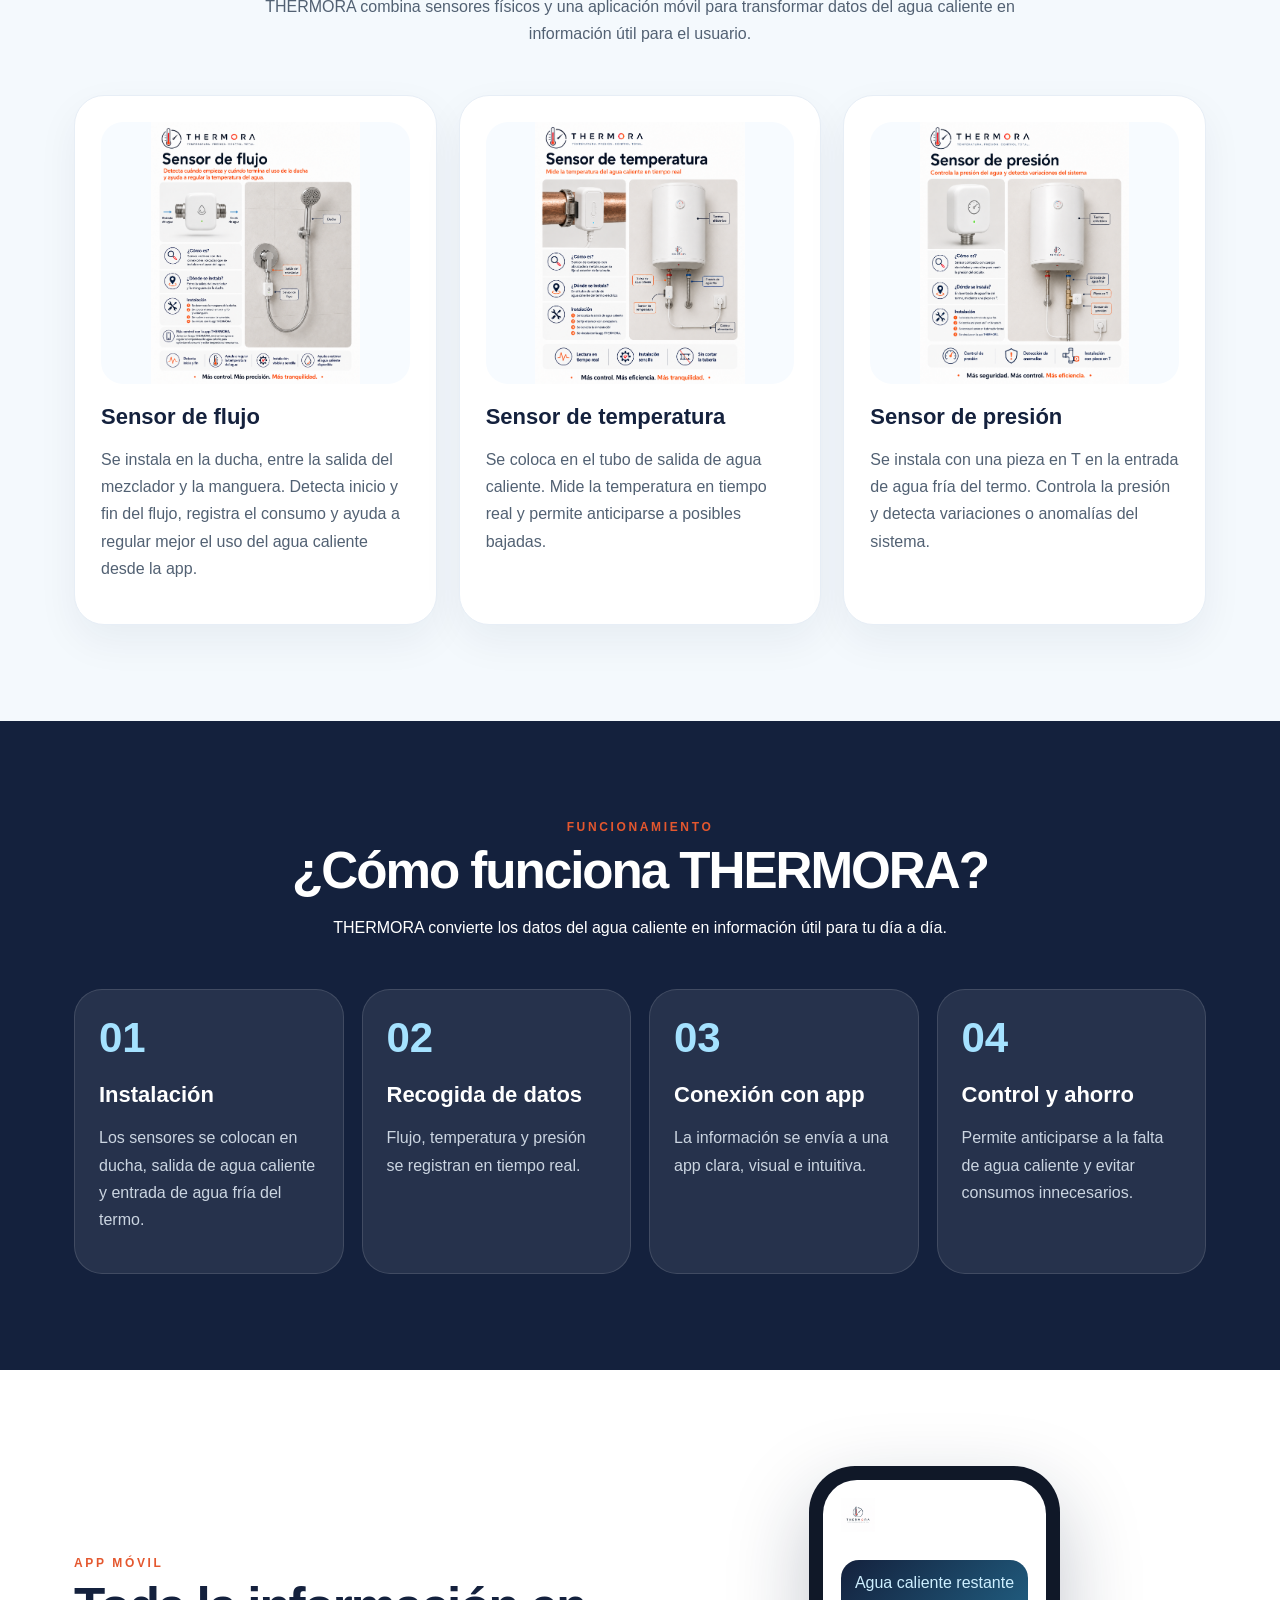
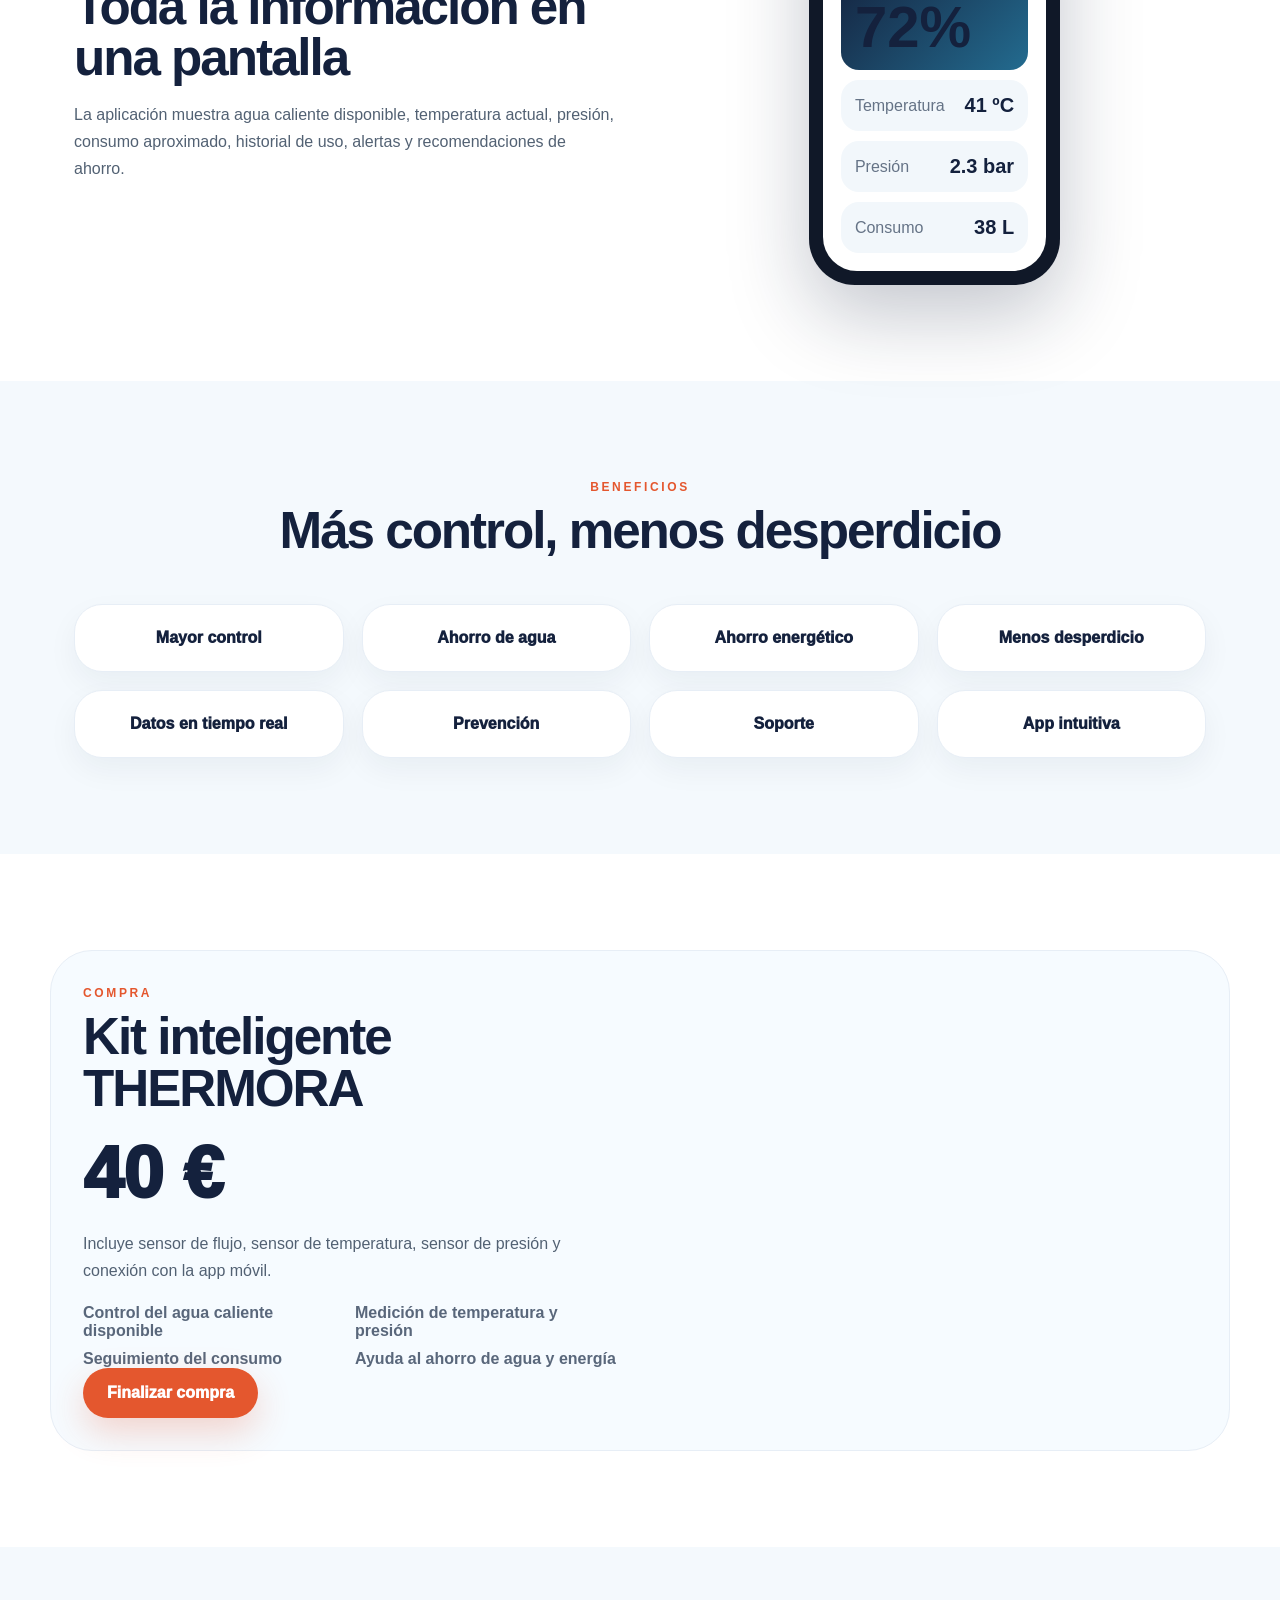
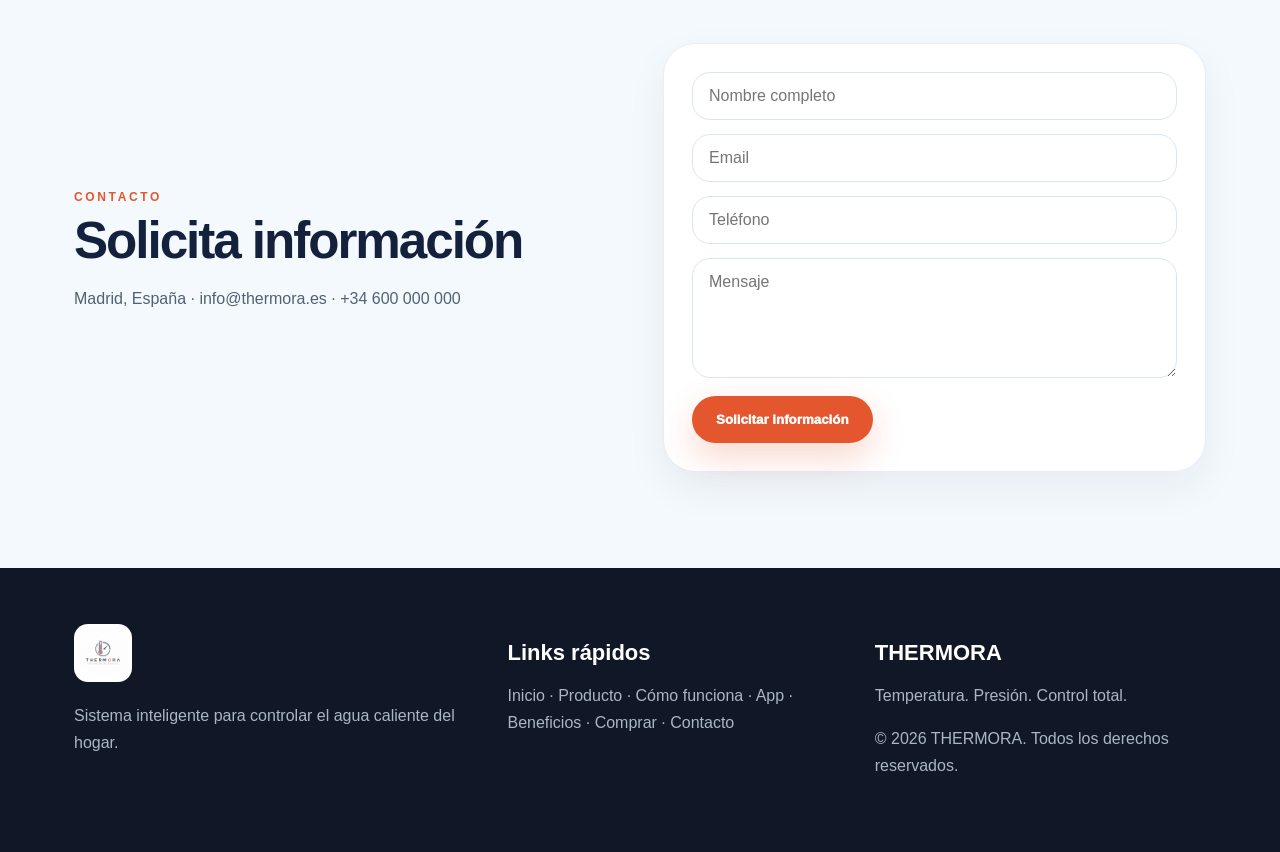
==== commit 4d077de0: "Update index.html" ====
--- a/index.html
+++ b/index.html
@@ -131,18 +131,20 @@
 
     <section id="comprar" class="section">
       <div class="wrap buy">
-        <div class="buy-images">
-          <img src="sensor-flujo.png" alt="Sensor de flujo">
-          <img src="sensor-temperatura.png" alt="Sensor de temperatura">
-          <img src="sensor-presion.png" alt="Sensor de presión">
-        </div>
         <div>
           <span class="eyebrow">Compra</span>
           <h2>Kit inteligente THERMORA</h2>
           <div class="price">40 €</div>
           <p>Incluye sensor de flujo, sensor de temperatura, sensor de presión y conexión con la app móvil.</p>
-          <a class="btn primary" href="#contacto">Comprar ahora</a>
-          <div class="trust"><span>Pago seguro</span><span>Envío a domicilio</span><span>Soporte de instalación</span><span>Garantía del producto</span></div>
+
+          <div class="trust">
+            <span>Control del agua caliente disponible</span>
+            <span>Medición de temperatura y presión</span>
+            <span>Seguimiento del consumo</span>
+            <span>Ayuda al ahorro de agua y energía</span>
+          </div>
+
+          <a class="btn primary" href="#contacto">Finalizar compra</a>
         </div>
       </div>
     </section>
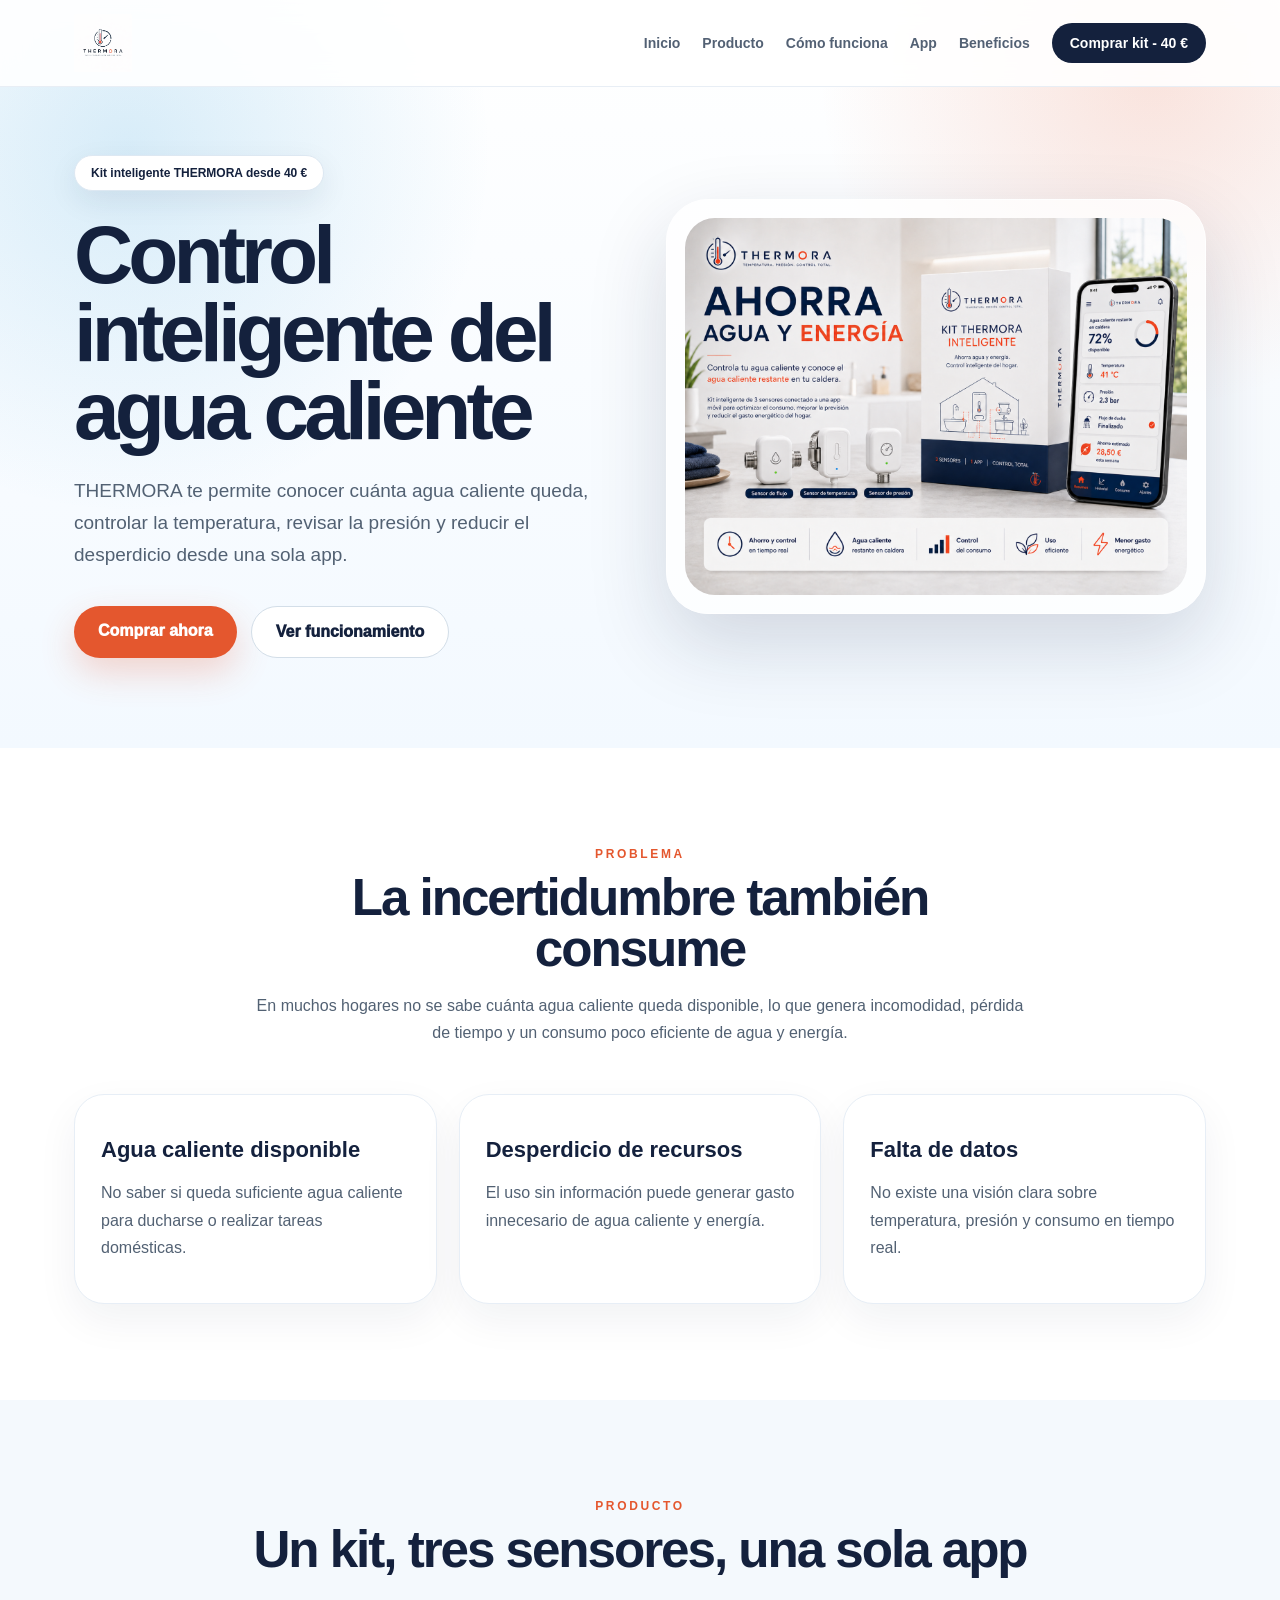
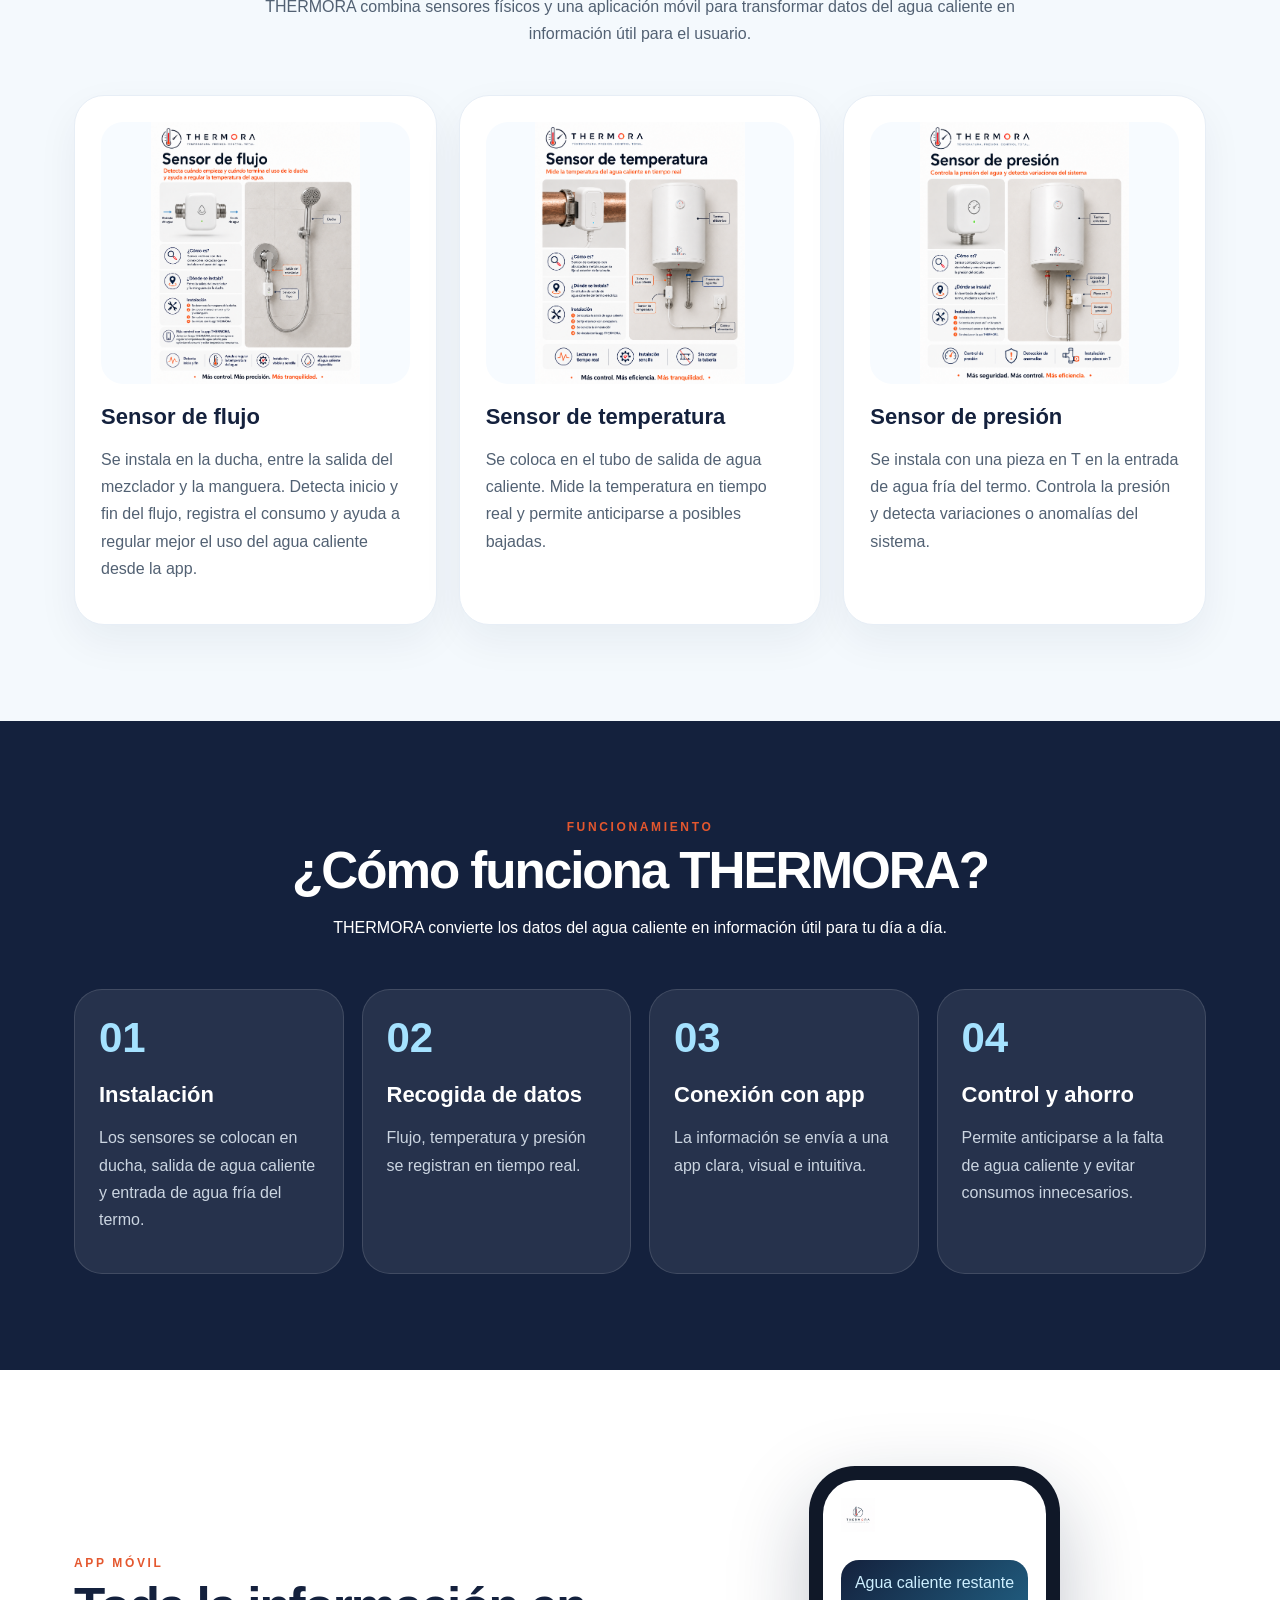
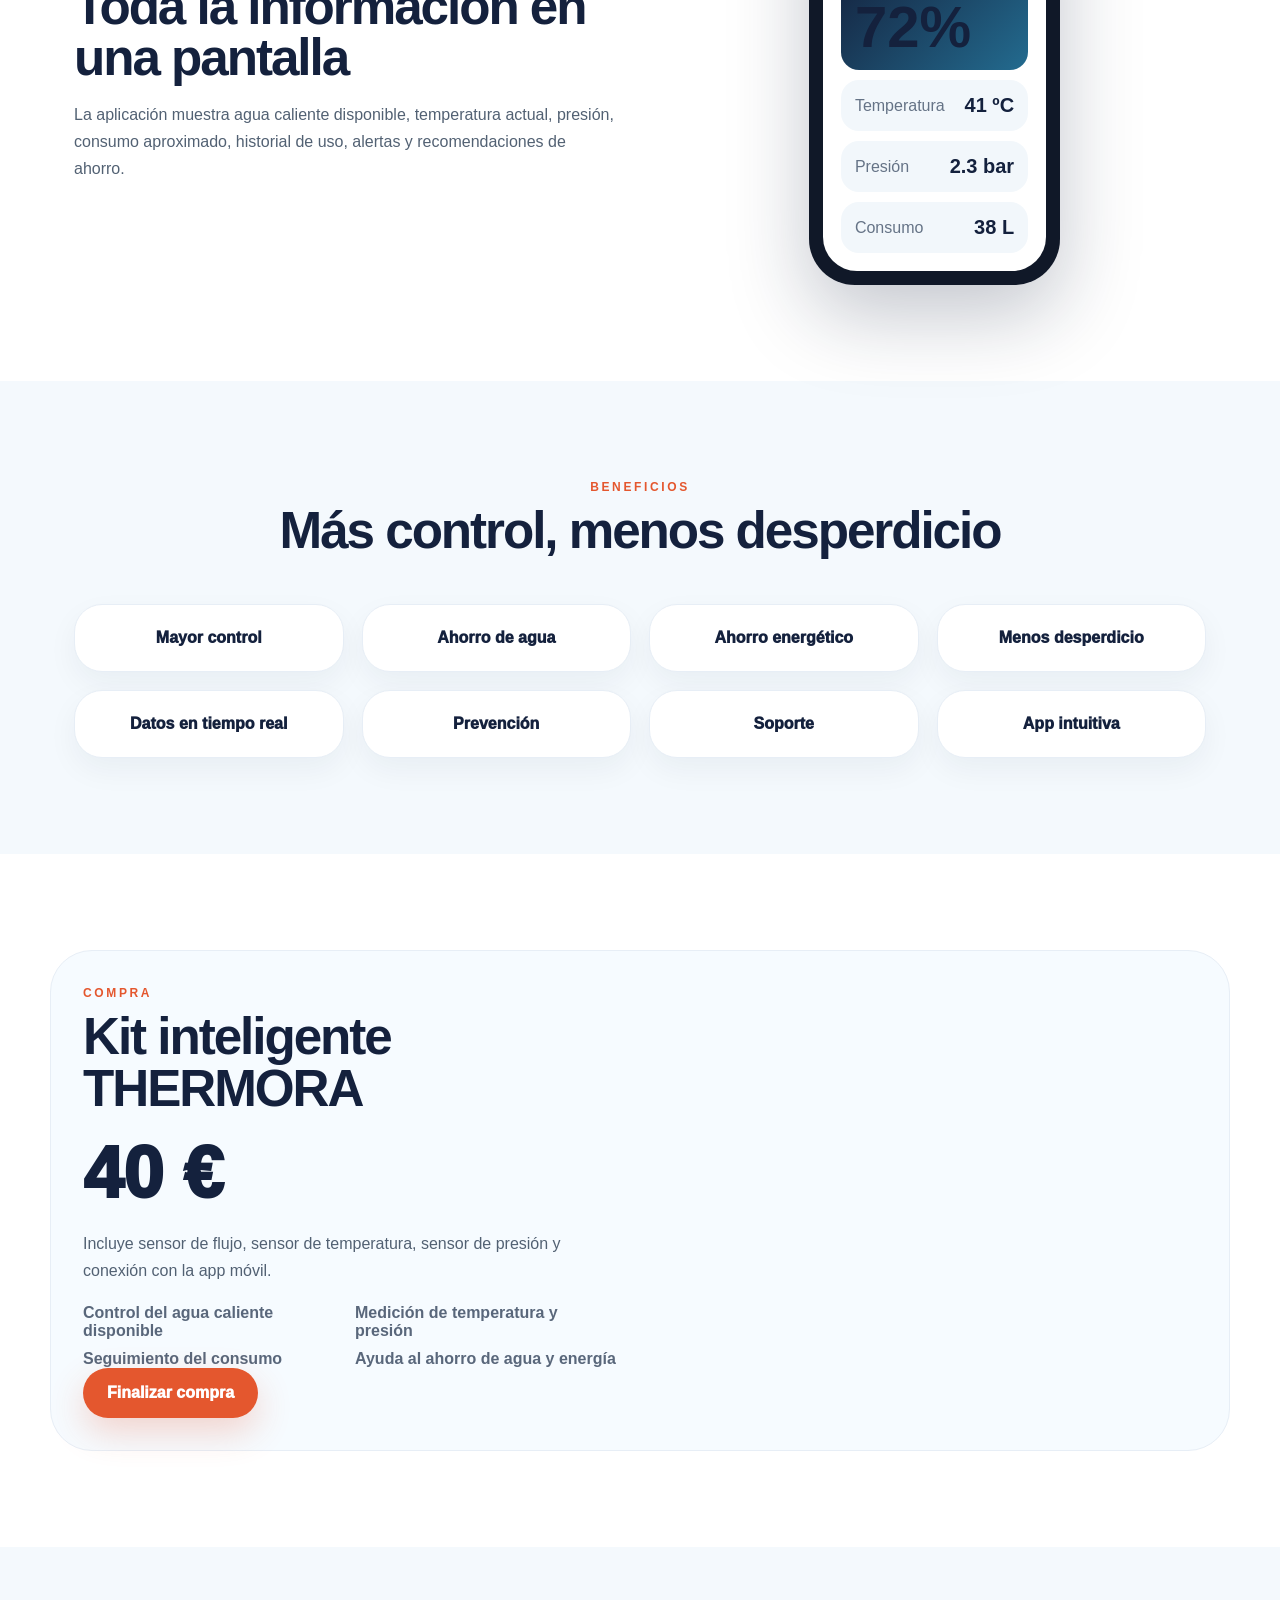
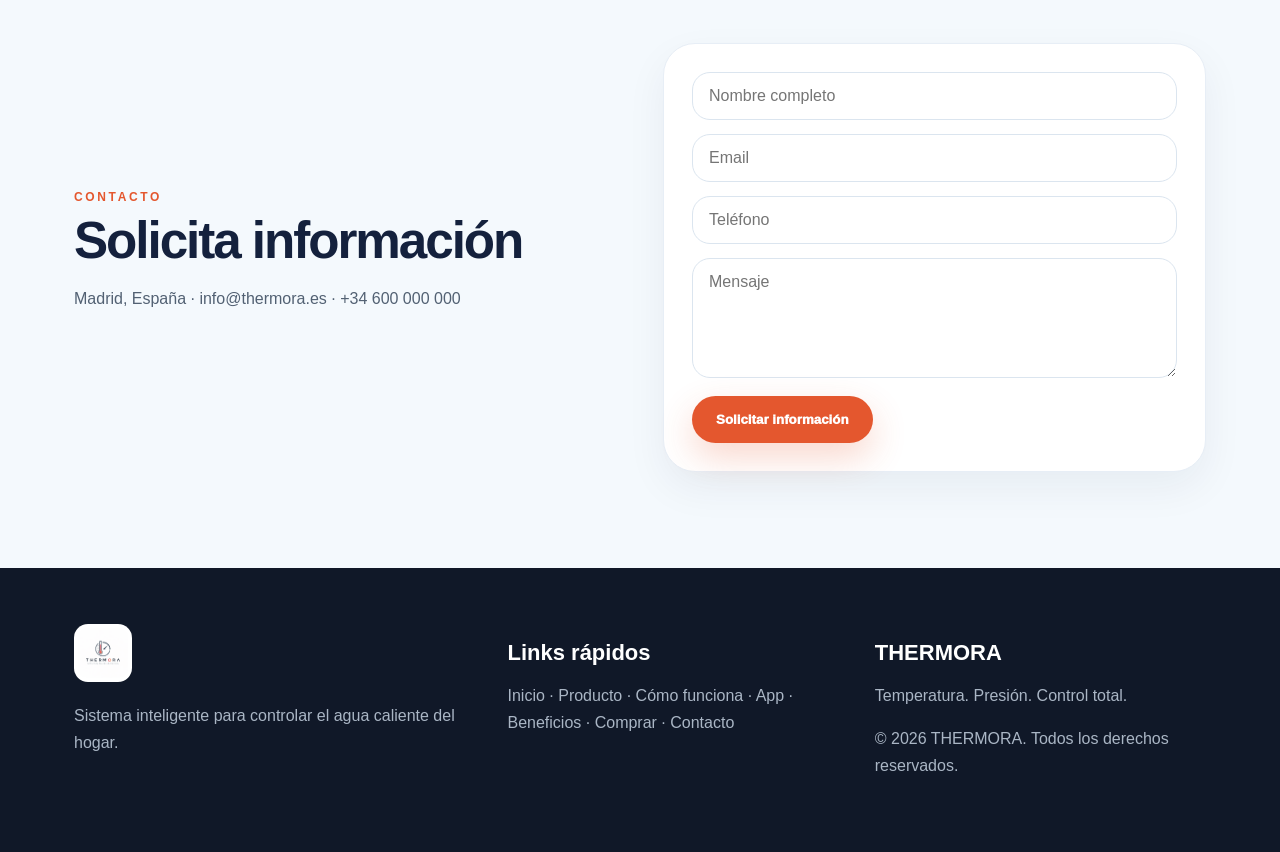
==== commit 75bc1233: "Update index.html" ====
--- a/index.html
+++ b/index.html
@@ -169,9 +169,29 @@
 
   <footer class="footer">
     <div class="wrap footer-grid">
-      <div><img src="logo-thermora.png.png" alt="THERMORA"><p>Sistema inteligente para controlar el agua caliente del hogar.</p></div>
-      <div><h3>Links rápidos</h3><p>Inicio · Producto · Cómo funciona · App · Beneficios · Comprar · Contacto</p></div>
-      <div><h3>THERMORA</h3><p>Temperatura. Presión. Control total.</p><p>© 2026 THERMORA. Todos los derechos reservados.</p></div>
+      <div>
+        <img src="logo-thermora.png.png" alt="THERMORA">
+        <p>Sistema inteligente para controlar el agua caliente del hogar.</p>
+      </div>
+
+      <div>
+        <h3>Links rápidos</h3>
+        <p class="footer-links">
+          <a href="#inicio">Inicio</a> ·
+          <a href="#producto">Producto</a> ·
+          <a href="#como-funciona">Cómo funciona</a> ·
+          <a href="#app">App</a> ·
+          <a href="#beneficios">Beneficios</a> ·
+          <a href="#comprar">Comprar</a> ·
+          <a href="#contacto">Contacto</a>
+        </p>
+      </div>
+
+      <div>
+        <h3>THERMORA</h3>
+        <p>Temperatura. Presión. Control total.</p>
+        <p>© 2026 THERMORA. Todos los derechos reservados.</p>
+      </div>
     </div>
   </footer>
 </body>
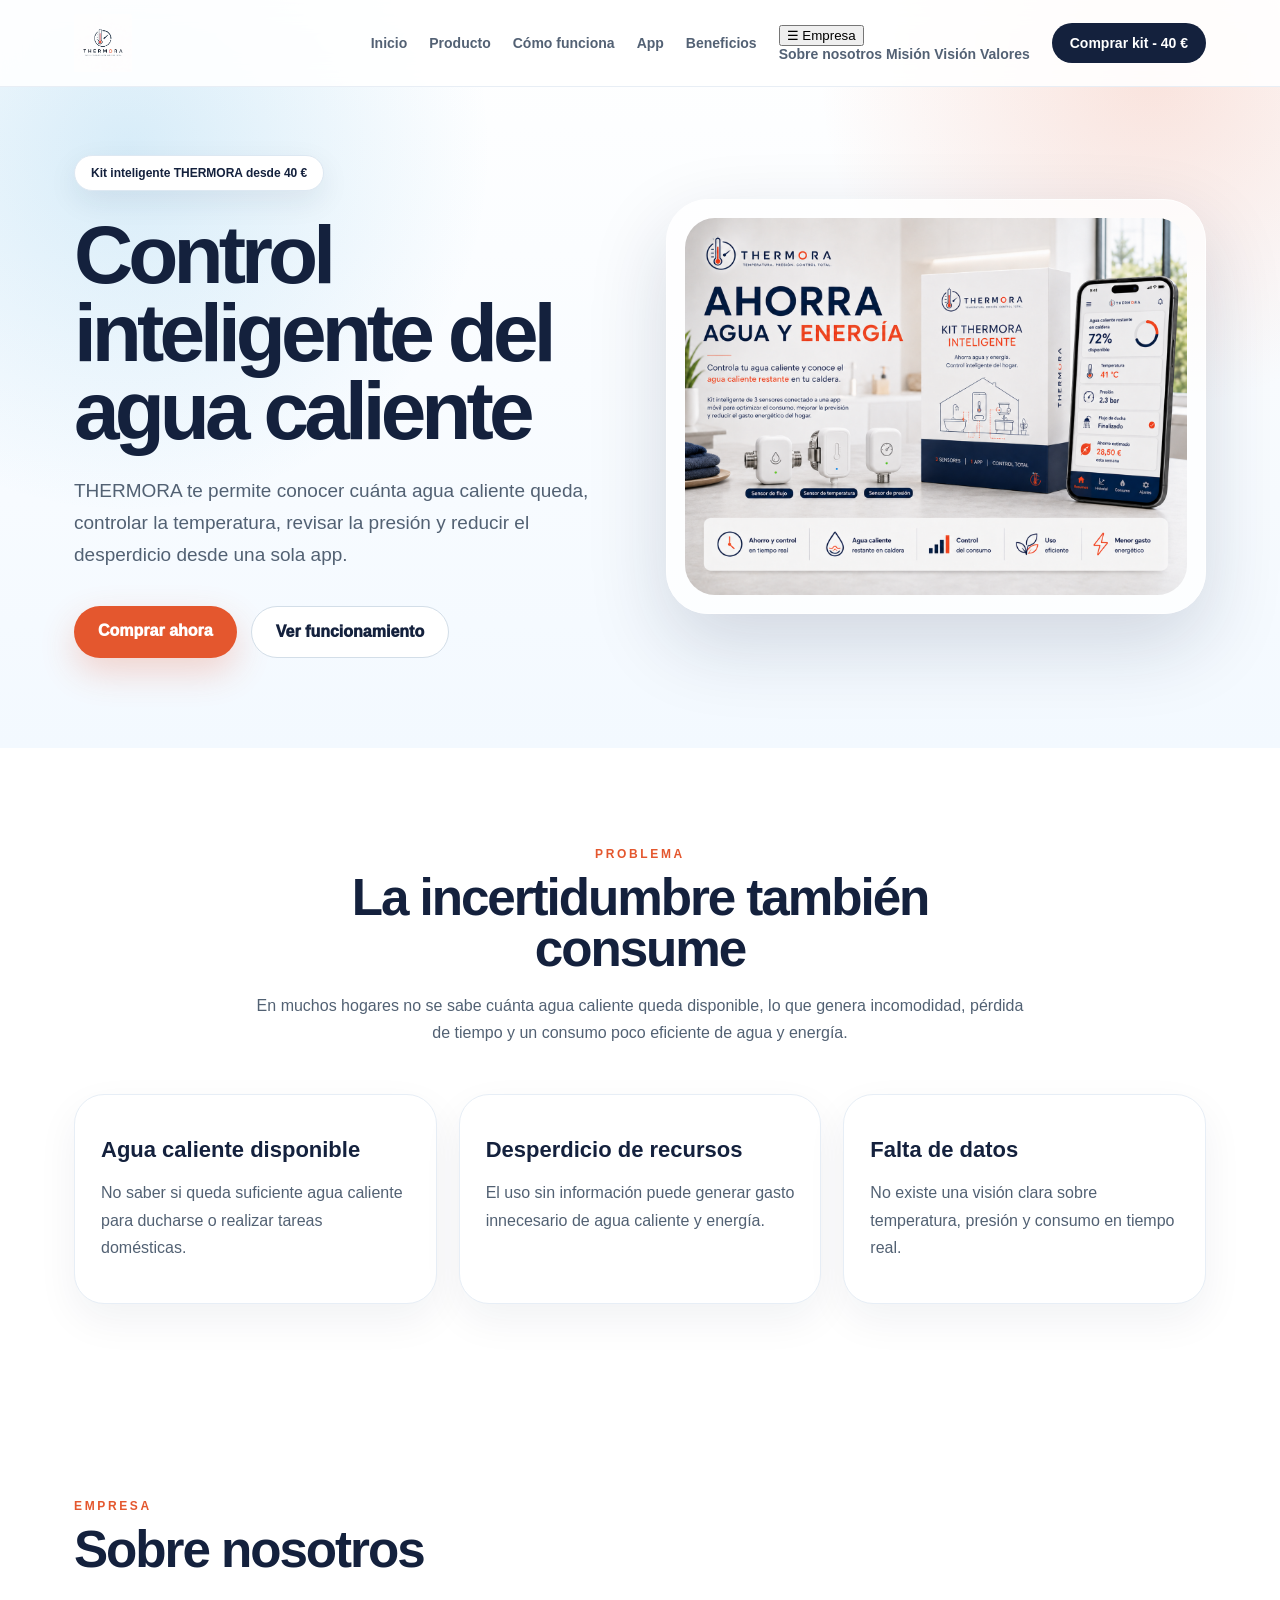
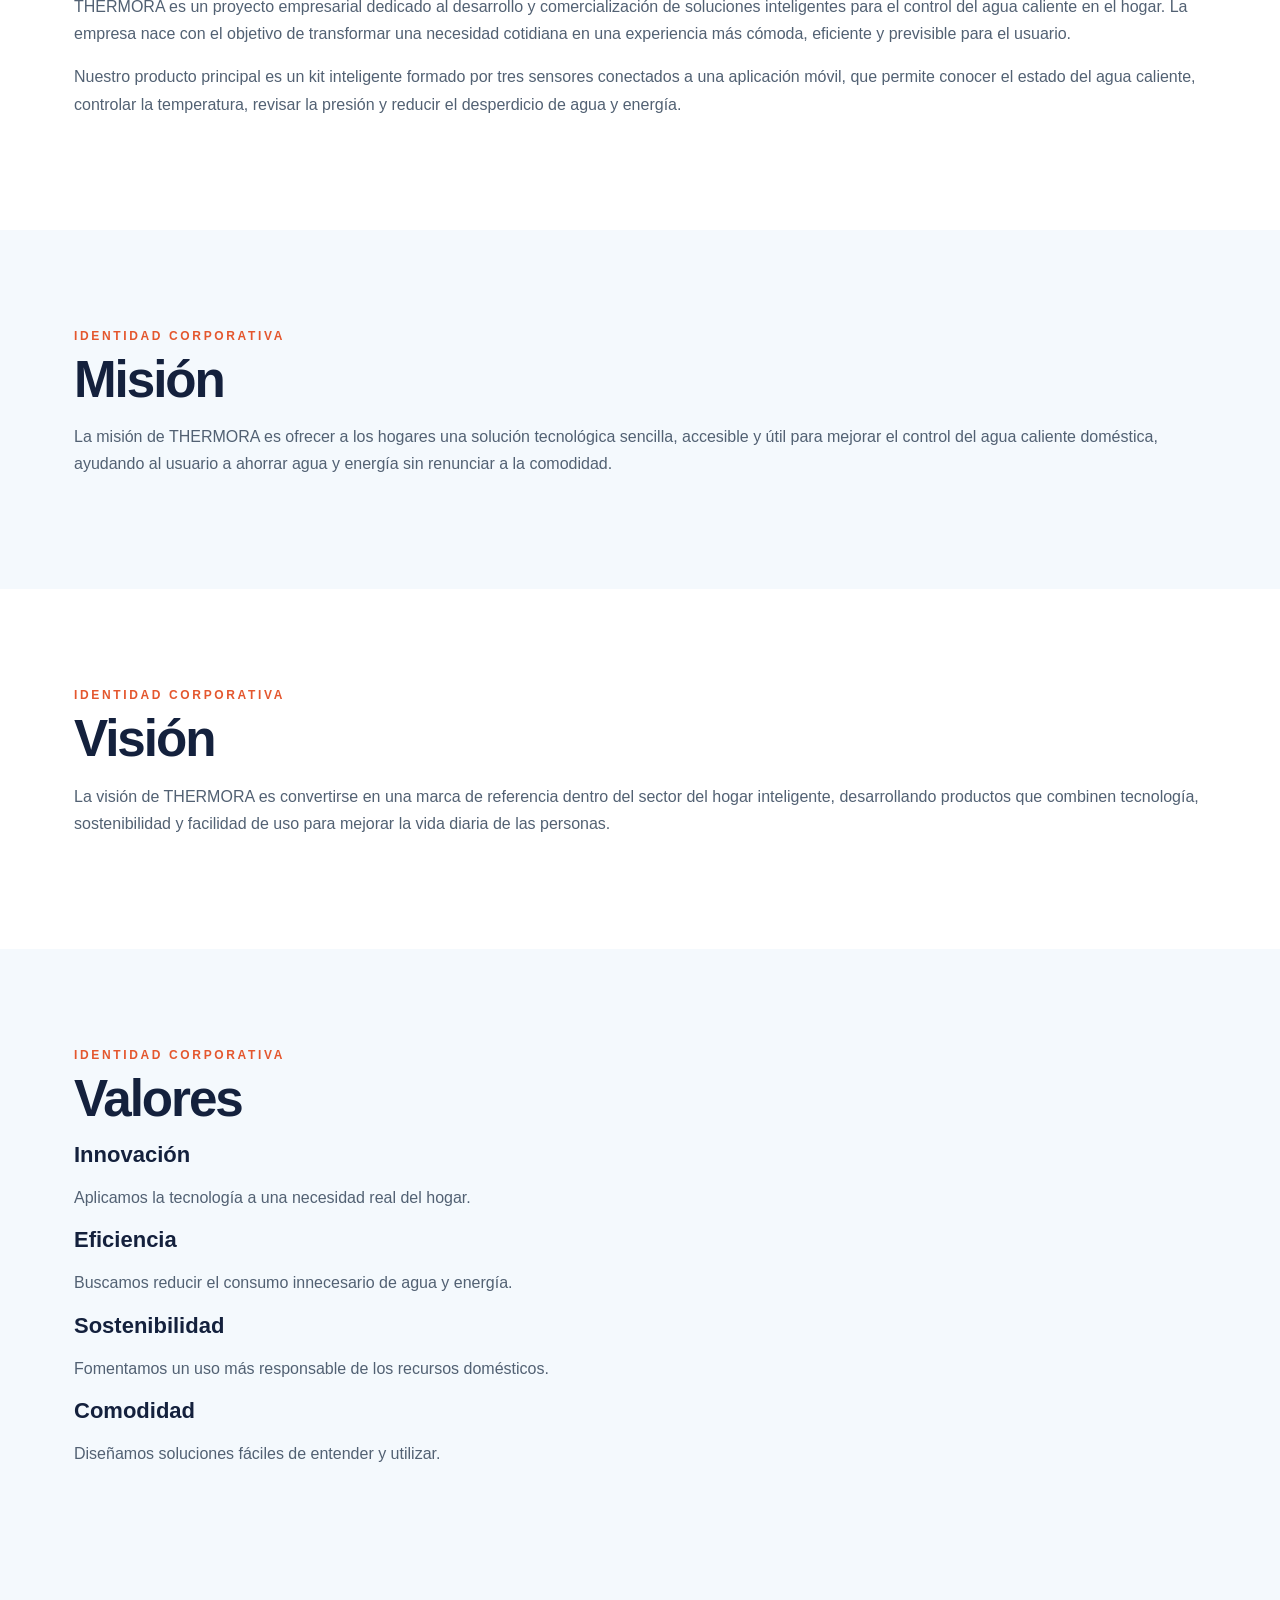
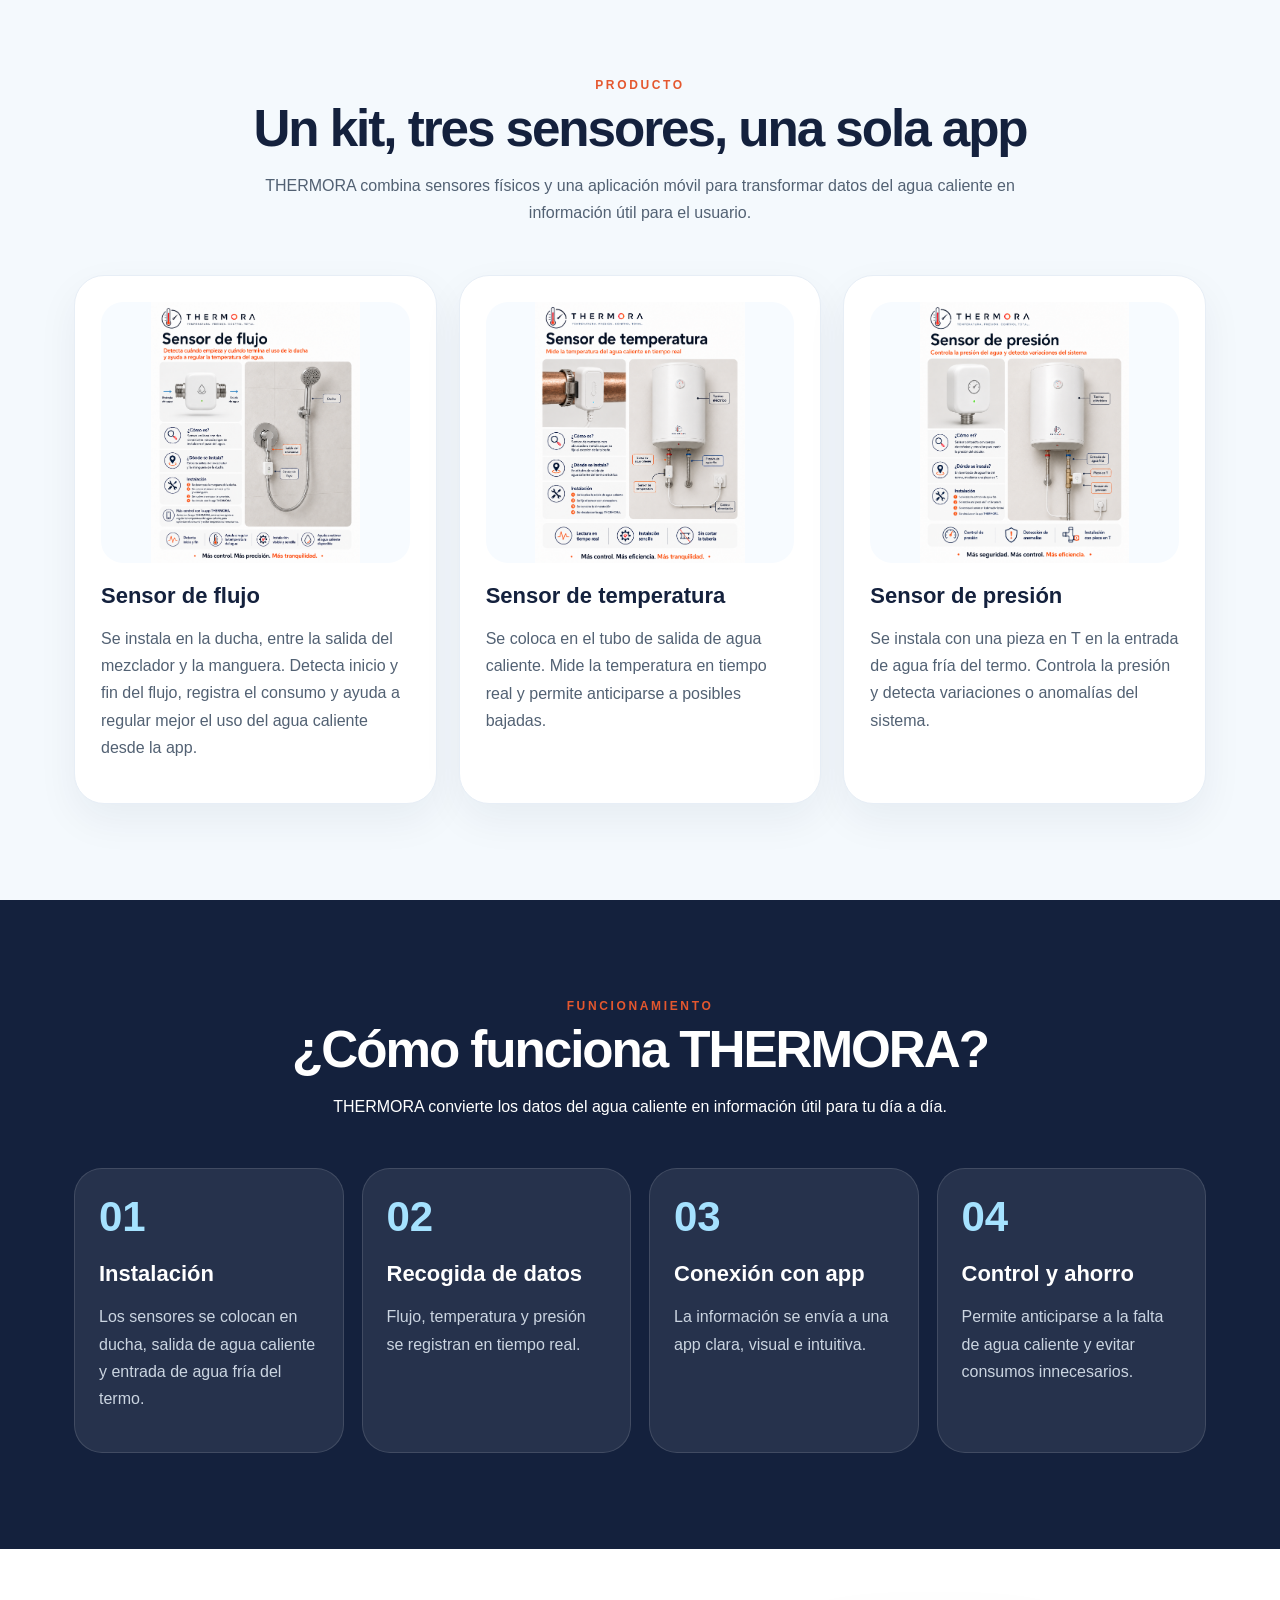
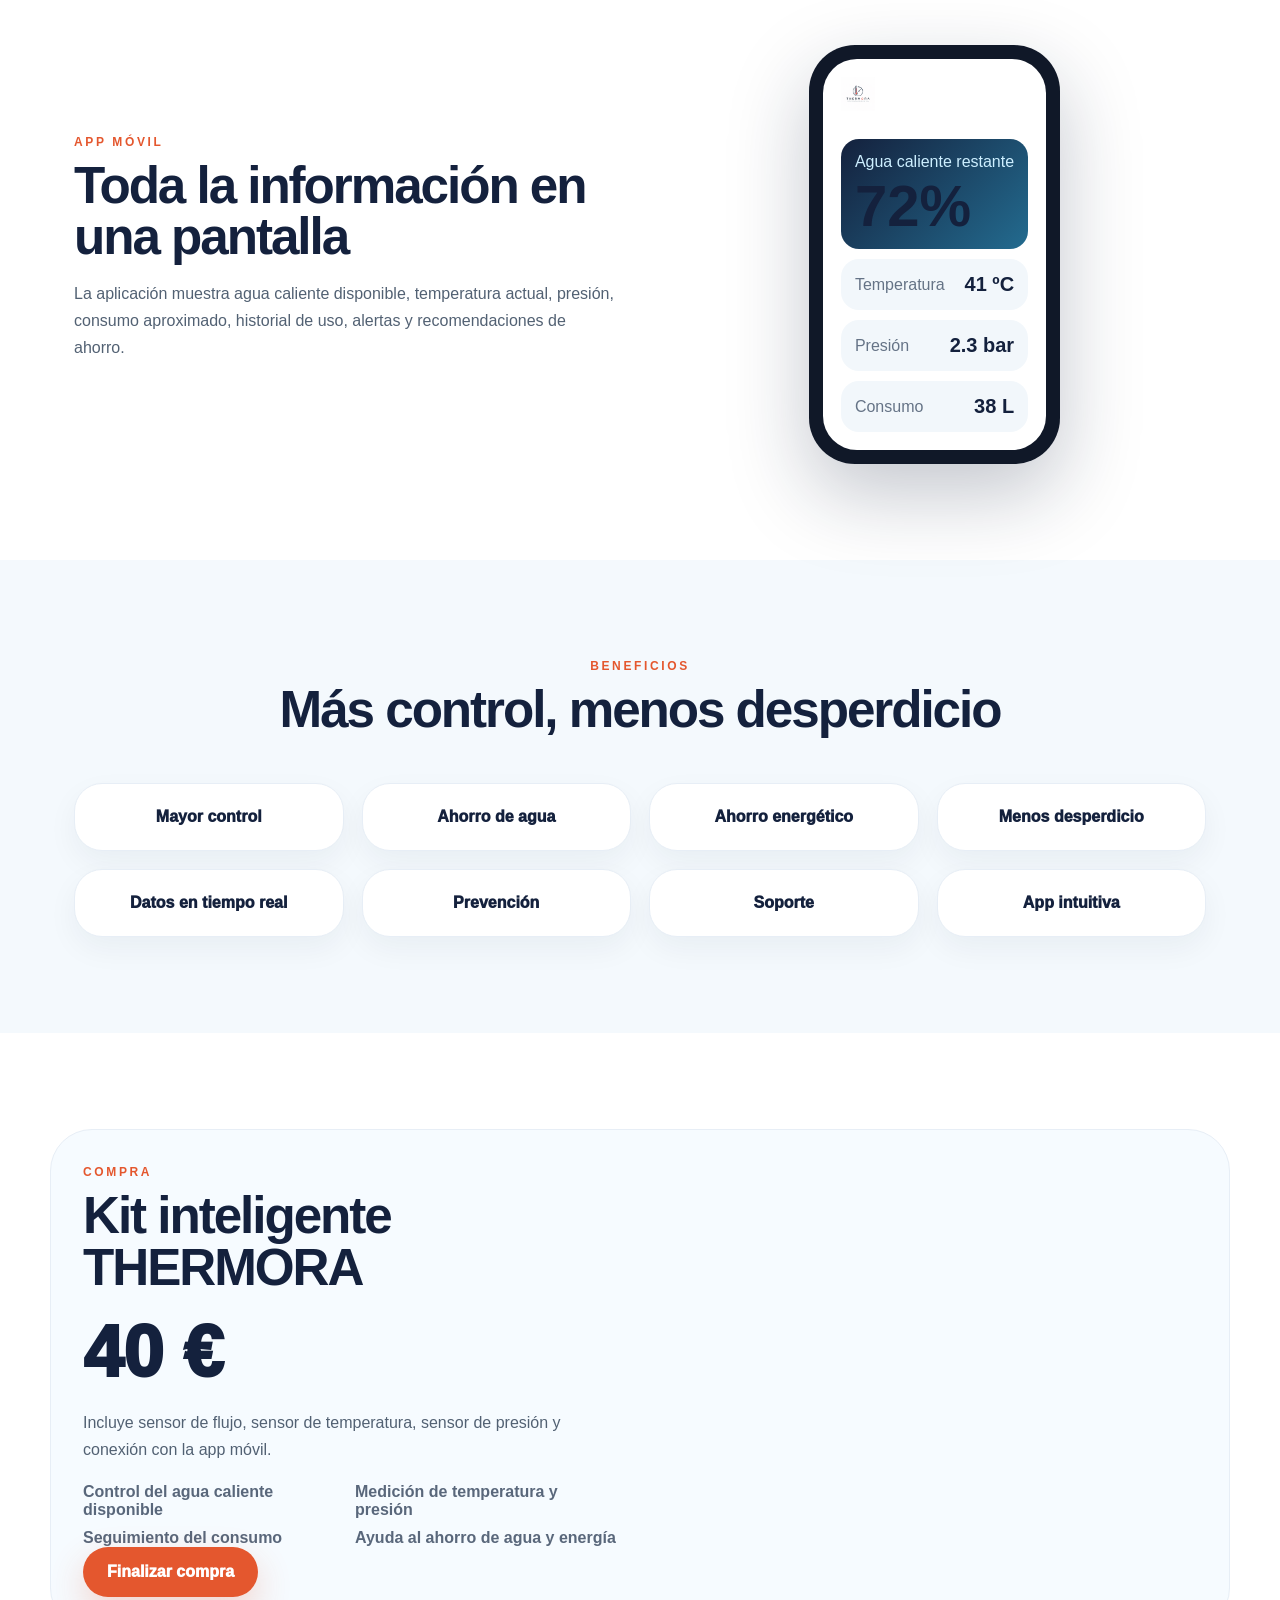
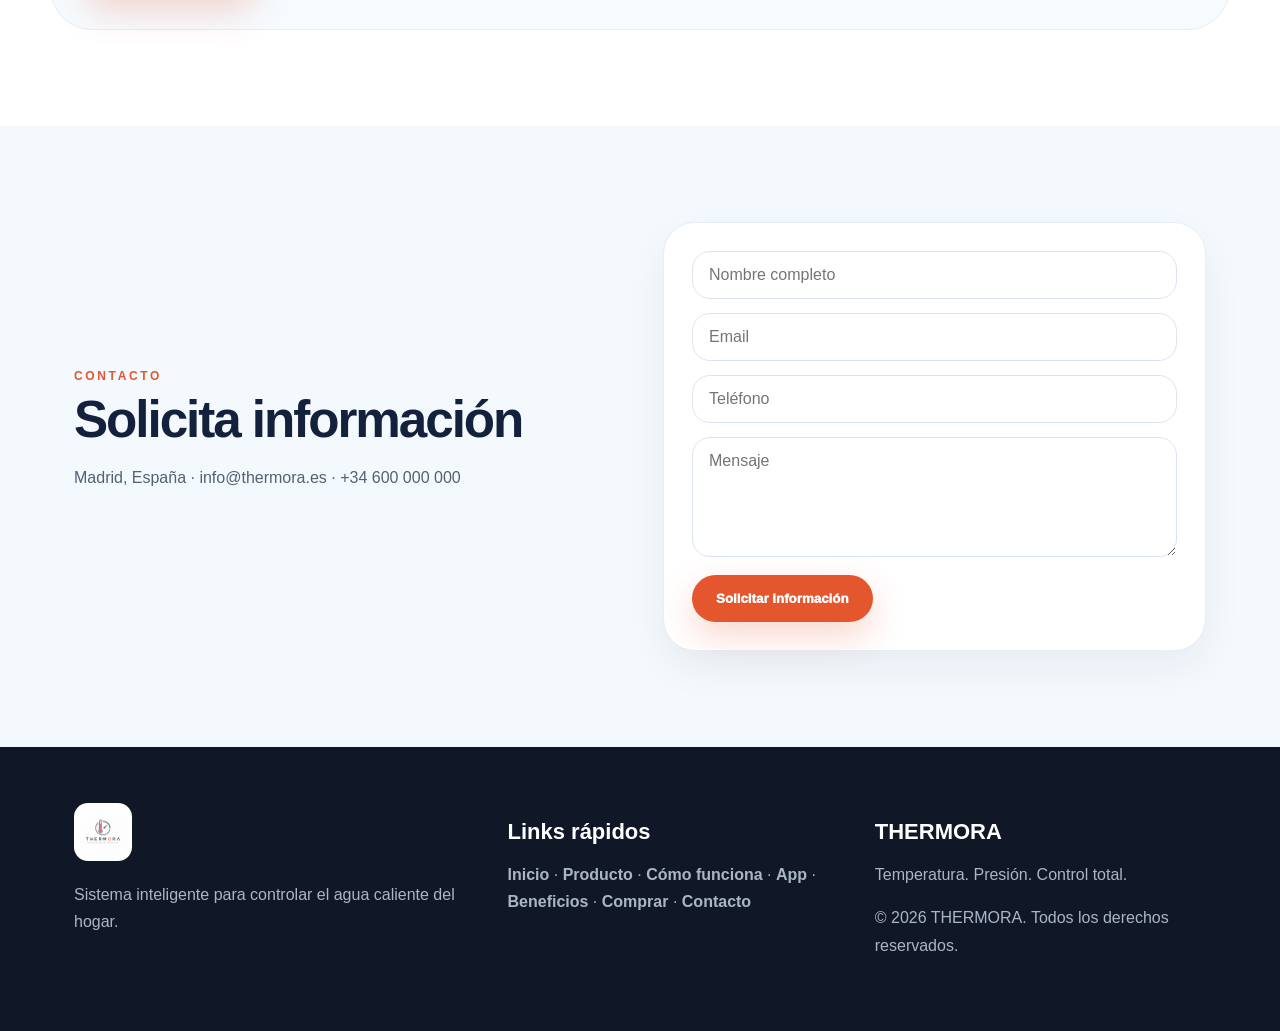
==== commit 287fbaea: "Update index.html" ====
--- a/index.html
+++ b/index.html
@@ -16,6 +16,17 @@
         <a href="#como-funciona">Cómo funciona</a>
         <a href="#app">App</a>
         <a href="#beneficios">Beneficios</a>
+
+        <div class="dropdown">
+          <button class="dropdown-btn">☰ Empresa</button>
+          <div class="dropdown-content">
+            <a href="#sobre-nosotros">Sobre nosotros</a>
+            <a href="#mision">Misión</a>
+            <a href="#vision">Visión</a>
+            <a href="#valores">Valores</a>
+          </div>
+        </div>
+
         <a class="buy-link" href="#comprar">Comprar kit - 40 €</a>
       </nav>
     </div>
@@ -50,6 +61,64 @@
           <article><h3>Agua caliente disponible</h3><p>No saber si queda suficiente agua caliente para ducharse o realizar tareas domésticas.</p></article>
           <article><h3>Desperdicio de recursos</h3><p>El uso sin información puede generar gasto innecesario de agua caliente y energía.</p></article>
           <article><h3>Falta de datos</h3><p>No existe una visión clara sobre temperatura, presión y consumo en tiempo real.</p></article>
+        </div>
+      </div>
+    </section>
+
+    <section id="sobre-nosotros" class="section empresa-section">
+      <div class="wrap empresa-box">
+        <span class="eyebrow">Empresa</span>
+        <h2>Sobre nosotros</h2>
+        <p>
+          THERMORA es un proyecto empresarial dedicado al desarrollo y comercialización de soluciones inteligentes para el control del agua caliente en el hogar. La empresa nace con el objetivo de transformar una necesidad cotidiana en una experiencia más cómoda, eficiente y previsible para el usuario.
+        </p>
+        <p>
+          Nuestro producto principal es un kit inteligente formado por tres sensores conectados a una aplicación móvil, que permite conocer el estado del agua caliente, controlar la temperatura, revisar la presión y reducir el desperdicio de agua y energía.
+        </p>
+      </div>
+    </section>
+
+    <section id="mision" class="section empresa-section soft">
+      <div class="wrap empresa-box">
+        <span class="eyebrow">Identidad corporativa</span>
+        <h2>Misión</h2>
+        <p>
+          La misión de THERMORA es ofrecer a los hogares una solución tecnológica sencilla, accesible y útil para mejorar el control del agua caliente doméstica, ayudando al usuario a ahorrar agua y energía sin renunciar a la comodidad.
+        </p>
+      </div>
+    </section>
+
+    <section id="vision" class="section empresa-section">
+      <div class="wrap empresa-box">
+        <span class="eyebrow">Identidad corporativa</span>
+        <h2>Visión</h2>
+        <p>
+          La visión de THERMORA es convertirse en una marca de referencia dentro del sector del hogar inteligente, desarrollando productos que combinen tecnología, sostenibilidad y facilidad de uso para mejorar la vida diaria de las personas.
+        </p>
+      </div>
+    </section>
+
+    <section id="valores" class="section empresa-section soft">
+      <div class="wrap empresa-box">
+        <span class="eyebrow">Identidad corporativa</span>
+        <h2>Valores</h2>
+        <div class="valores-grid">
+          <div>
+            <h3>Innovación</h3>
+            <p>Aplicamos la tecnología a una necesidad real del hogar.</p>
+          </div>
+          <div>
+            <h3>Eficiencia</h3>
+            <p>Buscamos reducir el consumo innecesario de agua y energía.</p>
+          </div>
+          <div>
+            <h3>Sostenibilidad</h3>
+            <p>Fomentamos un uso más responsable de los recursos domésticos.</p>
+          </div>
+          <div>
+            <h3>Comodidad</h3>
+            <p>Diseñamos soluciones fáciles de entender y utilizar.</p>
+          </div>
         </div>
       </div>
     </section>
--- a/style.css
+++ b/style.css
@@ -59,6 +59,19 @@
 textarea{min-height:120px}
 .footer{background:#101828;color:#fff;padding:56px 0}
 .footer-grid{display:grid;grid-template-columns:1.2fr 1fr 1fr;gap:36px}
-.footer img{height:58px;background:#fff;border-radius:14px;padding:4px}.footer h3{color:#fff}.footer p{color:#aab6c5}
+.footer img{height:58px;background:#fff;border-radius:14px;padding:4px}
+.footer h3{color:#fff}
+.footer p{color:#aab6c5}
+
+.footer-links a {
+  color: #aab6c5;
+  font-weight: 700;
+  transition: color 0.2s ease;
+}
+
+.footer-links a:hover {
+  color: #ffffff;
+}
+
 @media(max-width:900px){.menu{display:none}.hero-grid,.app-grid,.buy,.contact,.footer-grid{grid-template-columns:1fr}.three,.steps{grid-template-columns:1fr}.benefits{grid-template-columns:1fr 1fr}.section{padding:72px 0}.nav{height:72px}.brand img{height:46px}}
 @media(max-width:560px){.benefits,.buy-images{grid-template-columns:1fr}.wrap{padding:0 18px}h1{font-size:44px}}
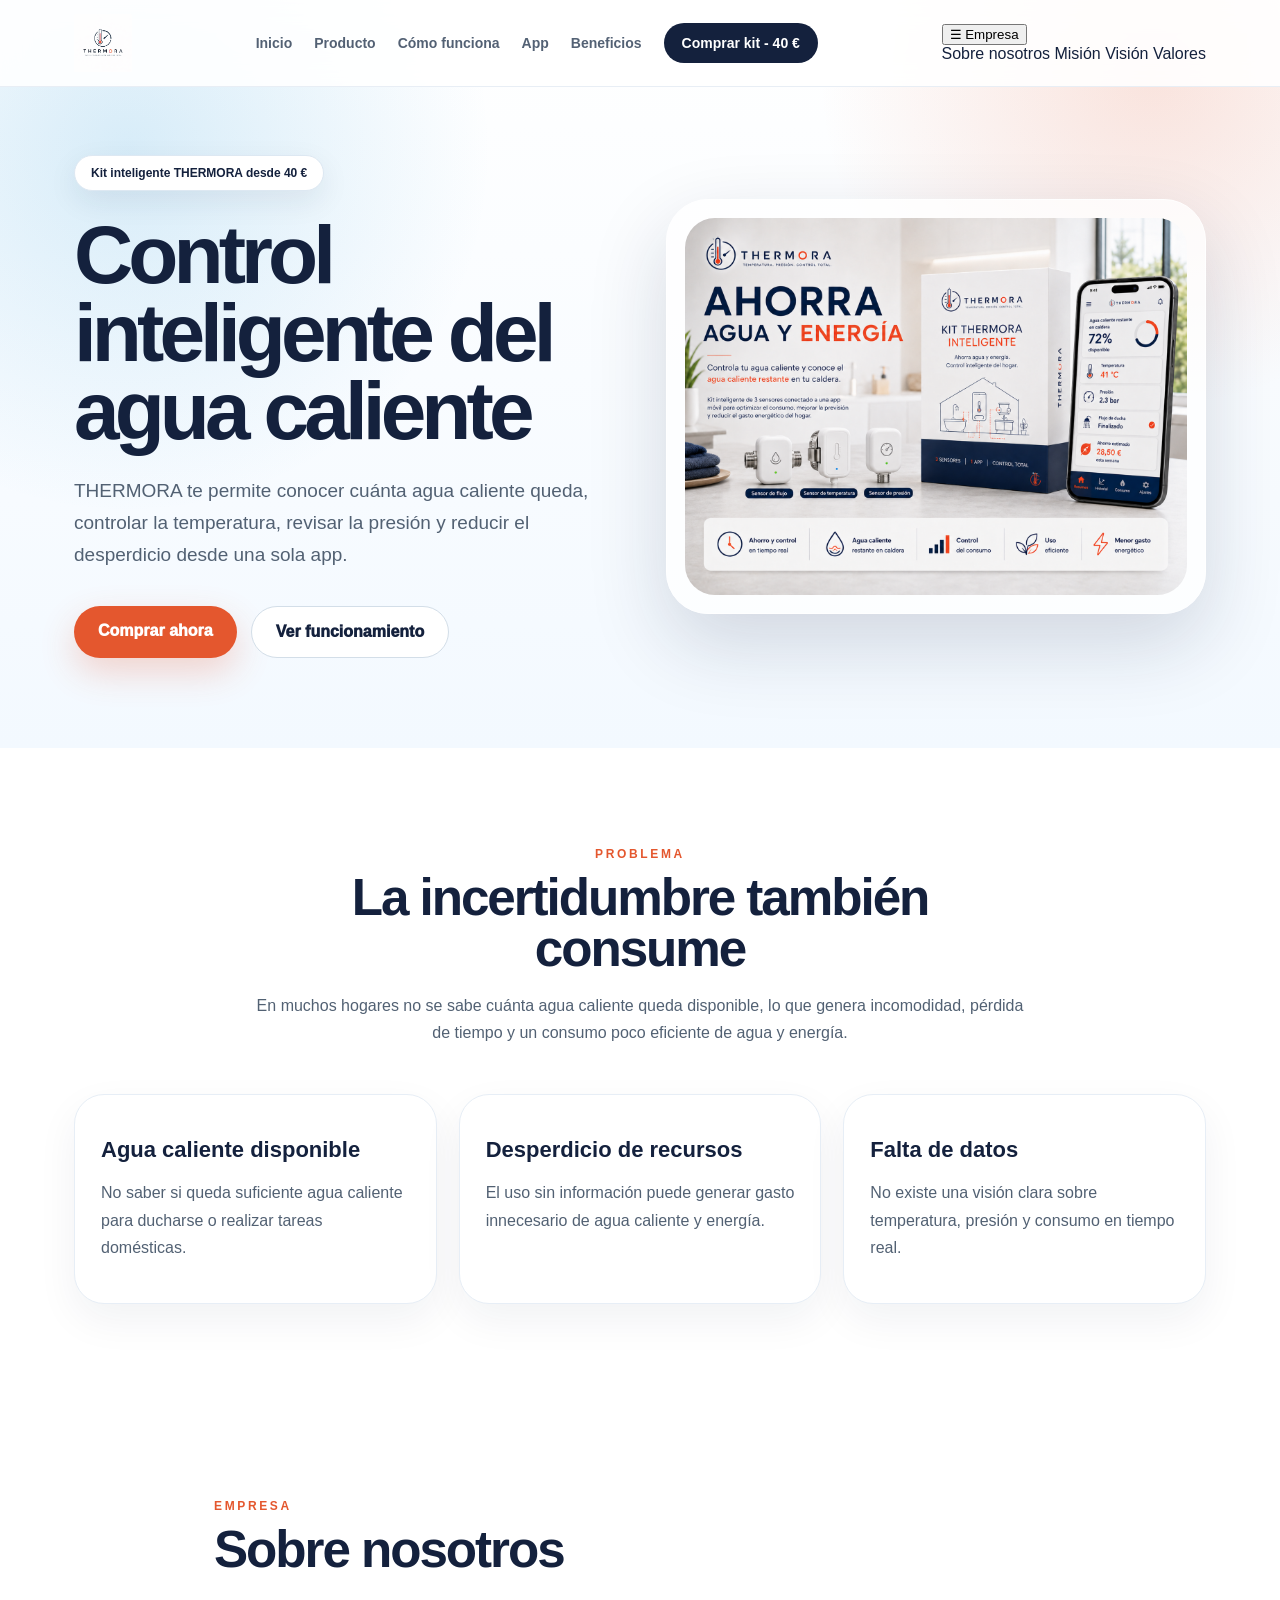
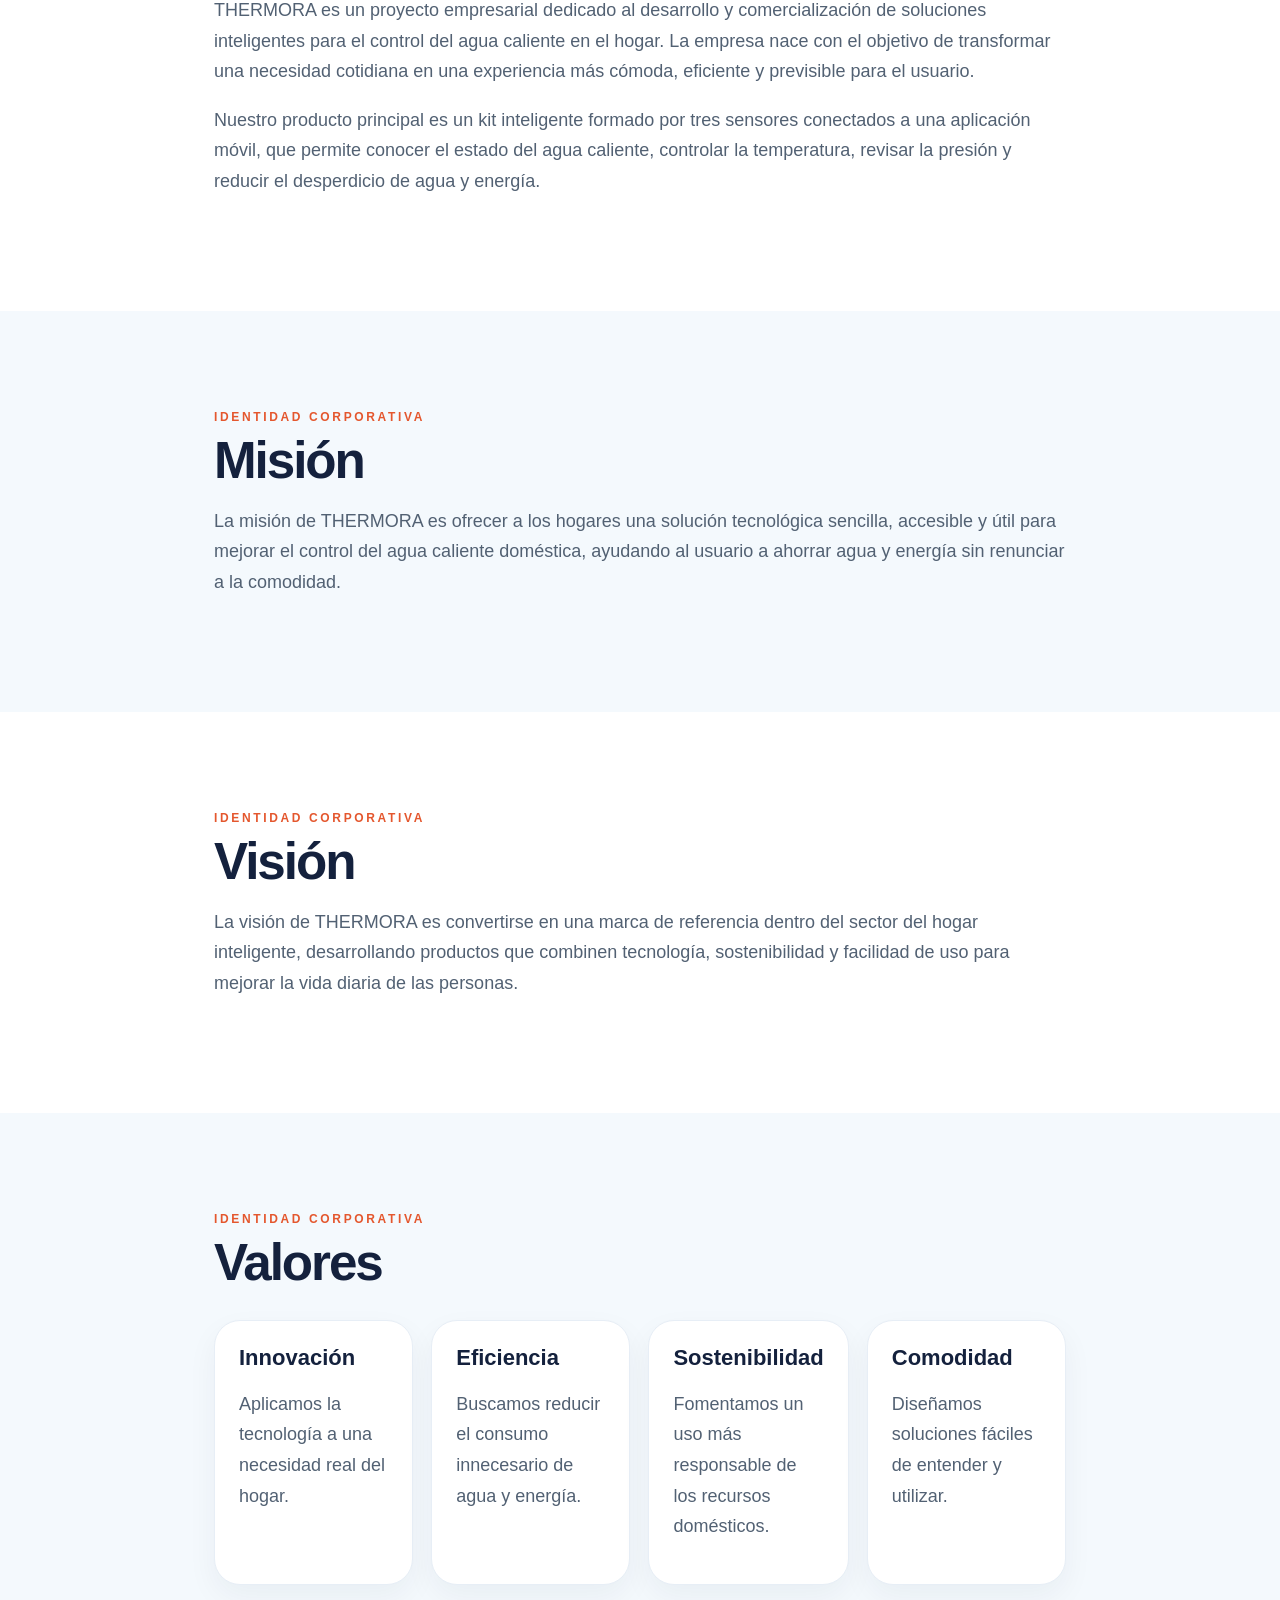
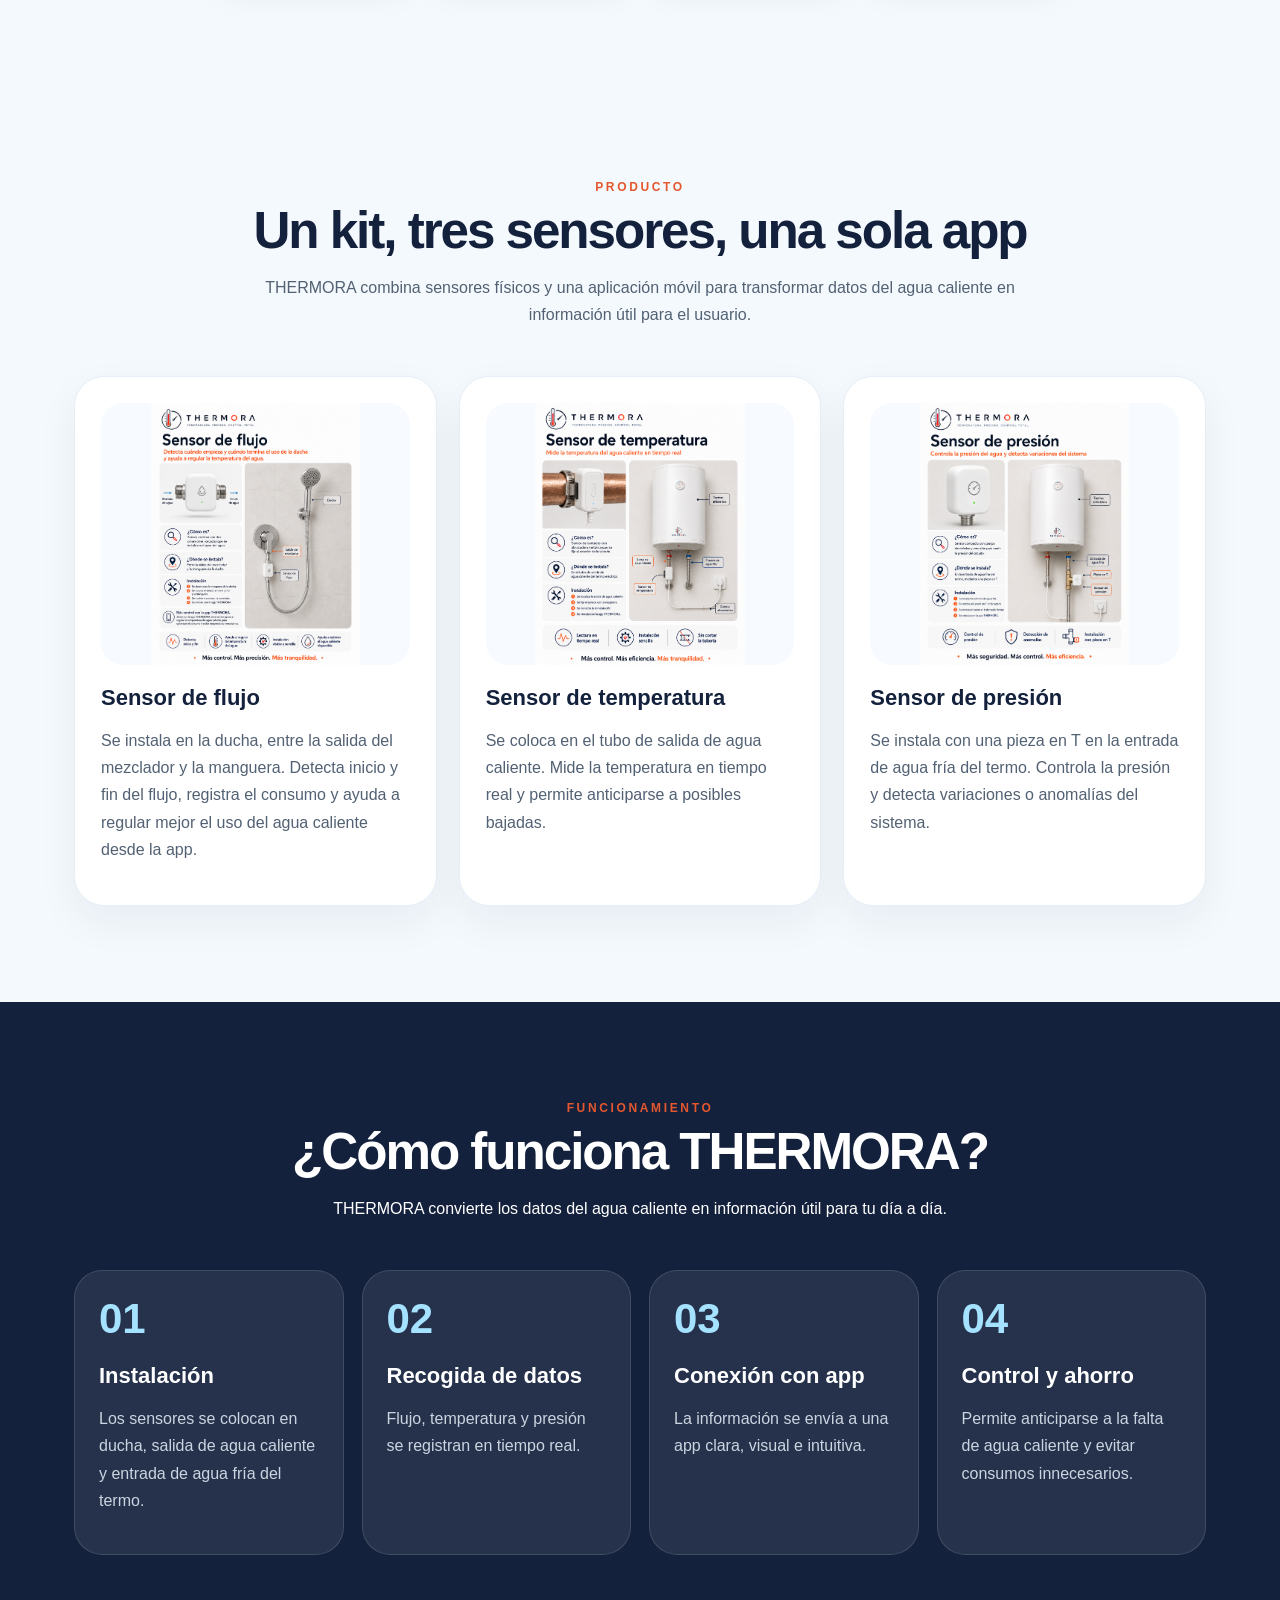
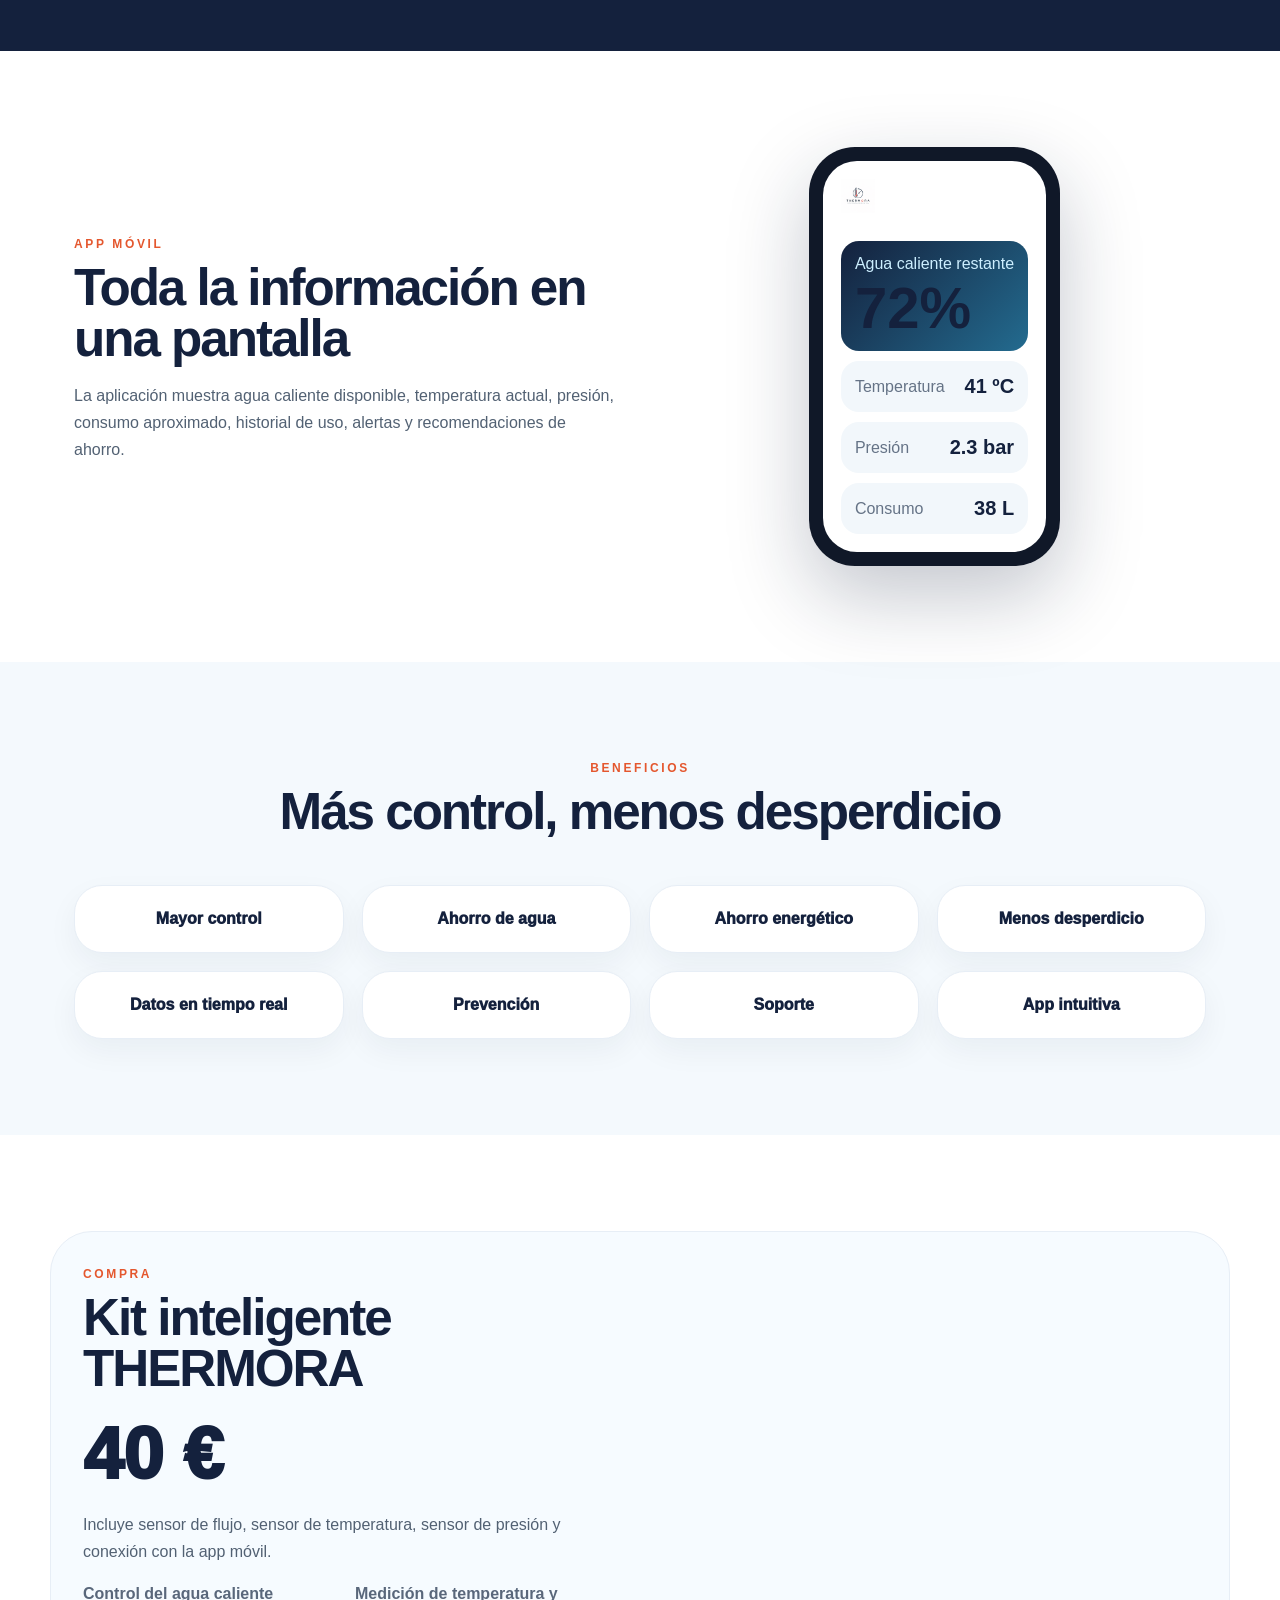
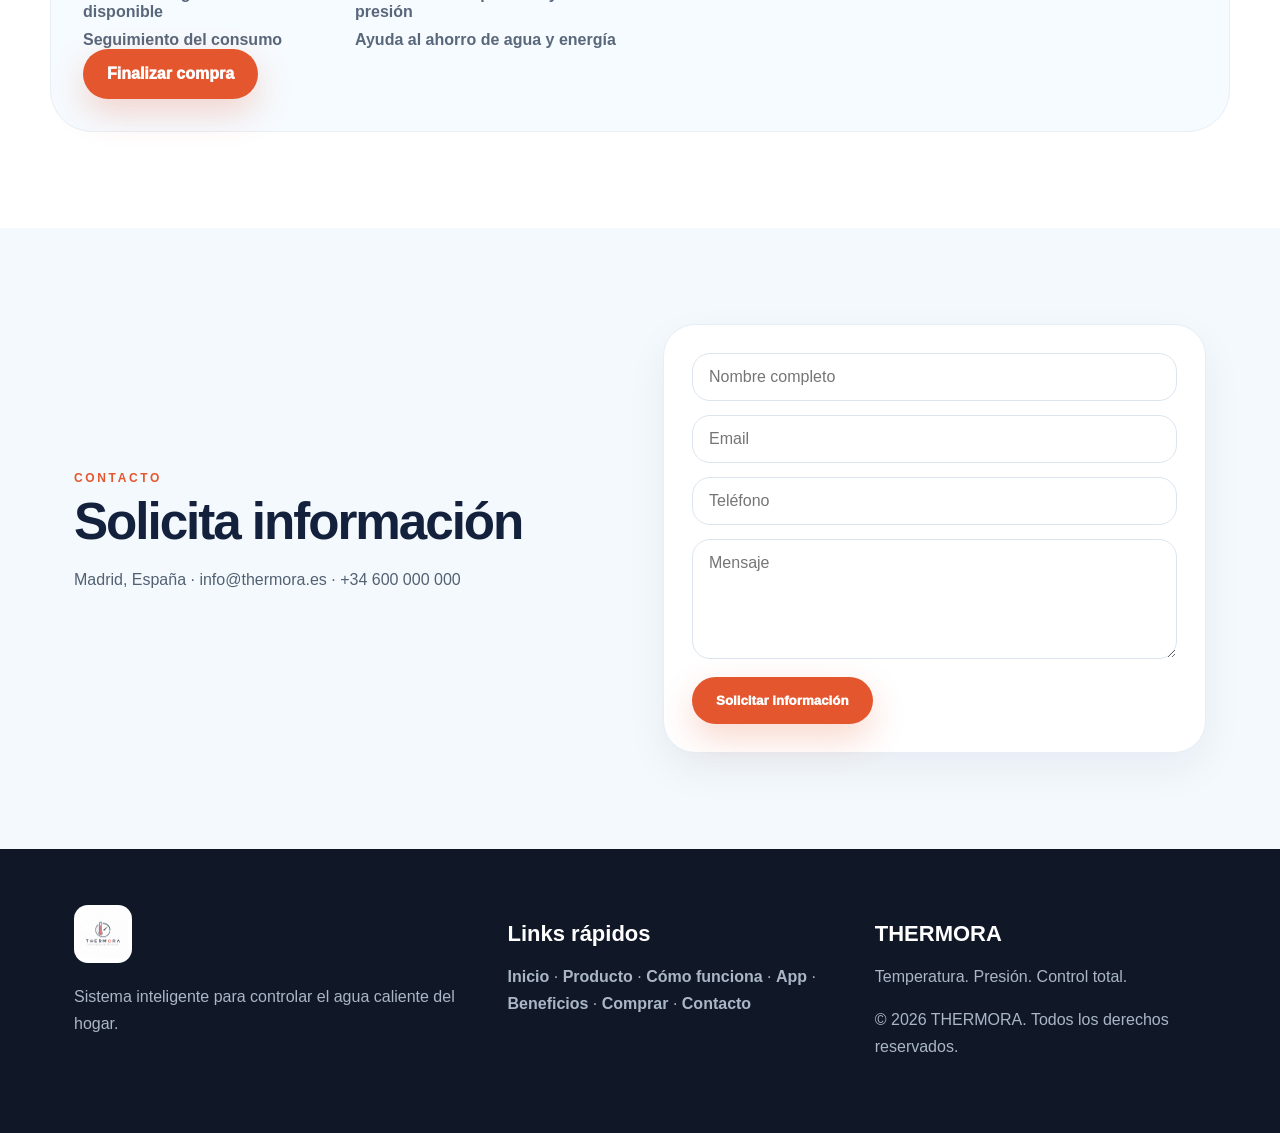
==== commit fb31b42e: "Update index.html" ====
--- a/index.html
+++ b/index.html
@@ -9,26 +9,28 @@
 <body>
   <header class="header">
     <div class="wrap nav">
-      <a href="#inicio" class="brand"><img src="logo-thermora.png.png" alt="THERMORA"></a>
+      <a href="#inicio" class="brand">
+        <img src="logo-thermora.png.png" alt="THERMORA">
+      </a>
+
       <nav class="menu">
         <a href="#inicio">Inicio</a>
         <a href="#producto">Producto</a>
         <a href="#como-funciona">Cómo funciona</a>
         <a href="#app">App</a>
         <a href="#beneficios">Beneficios</a>
-
-        <div class="dropdown">
-          <button class="dropdown-btn">☰ Empresa</button>
-          <div class="dropdown-content">
-            <a href="#sobre-nosotros">Sobre nosotros</a>
-            <a href="#mision">Misión</a>
-            <a href="#vision">Visión</a>
-            <a href="#valores">Valores</a>
-          </div>
-        </div>
-
         <a class="buy-link" href="#comprar">Comprar kit - 40 €</a>
       </nav>
+
+      <div class="empresa-menu-top">
+        <button class="empresa-btn">☰ Empresa</button>
+        <div class="empresa-dropdown">
+          <a href="#sobre-nosotros">Sobre nosotros</a>
+          <a href="#mision">Misión</a>
+          <a href="#vision">Visión</a>
+          <a href="#valores">Valores</a>
+        </div>
+      </div>
     </div>
   </header>
 
--- a/style.css
+++ b/style.css
@@ -73,5 +73,111 @@
   color: #ffffff;
 }
 
-@media(max-width:900px){.menu{display:none}.hero-grid,.app-grid,.buy,.contact,.footer-grid{grid-template-columns:1fr}.three,.steps{grid-template-columns:1fr}.benefits{grid-template-columns:1fr 1fr}.section{padding:72px 0}.nav{height:72px}.brand img{height:46px}}
-@media(max-width:560px){.benefits,.buy-images{grid-template-columns:1fr}.wrap{padding:0 18px}h1{font-size:44px}}
+/* MENÚ DESPLEGABLE EMPRESA */
+
+.dropdown {
+  position: relative;
+  display: inline-block;
+}
+
+.dropdown-btn {
+  border: 0;
+  background: transparent;
+  font-weight: 800;
+  color: #536174;
+  cursor: pointer;
+  font-family: inherit;
+  font-size: 14px;
+  padding: 0;
+}
+
+.dropdown-btn:hover {
+  color: var(--orange);
+}
+
+.dropdown-content {
+  display: none;
+  position: absolute;
+  top: 34px;
+  right: 0;
+  min-width: 200px;
+  background: #ffffff;
+  border: 1px solid #e7eef6;
+  border-radius: 18px;
+  box-shadow: 0 18px 45px rgba(20,33,61,.12);
+  padding: 10px;
+  z-index: 100;
+}
+
+.dropdown-content a {
+  display: block;
+  padding: 12px 14px;
+  border-radius: 12px;
+  color: #536174;
+  font-weight: 800;
+  white-space: nowrap;
+}
+
+.dropdown-content a:hover {
+  background: #f4f9fd;
+  color: var(--orange);
+}
+
+.dropdown:hover .dropdown-content {
+  display: block;
+}
+
+/* SECCIONES EMPRESA */
+
+.empresa-section {
+  scroll-margin-top: 100px;
+}
+
+.empresa-box {
+  max-width: 900px;
+}
+
+.empresa-box h2 {
+  margin-bottom: 20px;
+}
+
+.empresa-box p {
+  font-size: 18px;
+}
+
+.valores-grid {
+  display: grid;
+  grid-template-columns: repeat(4, 1fr);
+  gap: 18px;
+  margin-top: 32px;
+}
+
+.valores-grid div {
+  background: #ffffff;
+  border: 1px solid #e7eef6;
+  border-radius: 26px;
+  padding: 24px;
+  box-shadow: 0 12px 30px rgba(20,33,61,.05);
+}
+
+.valores-grid h3 {
+  margin-top: 0;
+}
+
+@media(max-width:900px){
+  .menu{display:none}
+  .hero-grid,.app-grid,.buy,.contact,.footer-grid{grid-template-columns:1fr}
+  .three,.steps{grid-template-columns:1fr}
+  .benefits{grid-template-columns:1fr 1fr}
+  .section{padding:72px 0}
+  .nav{height:72px}
+  .brand img{height:46px}
+  .dropdown{display:none}
+  .valores-grid{grid-template-columns:1fr}
+}
+
+@media(max-width:560px){
+  .benefits,.buy-images{grid-template-columns:1fr}
+  .wrap{padding:0 18px}
+  h1{font-size:44px}
+}
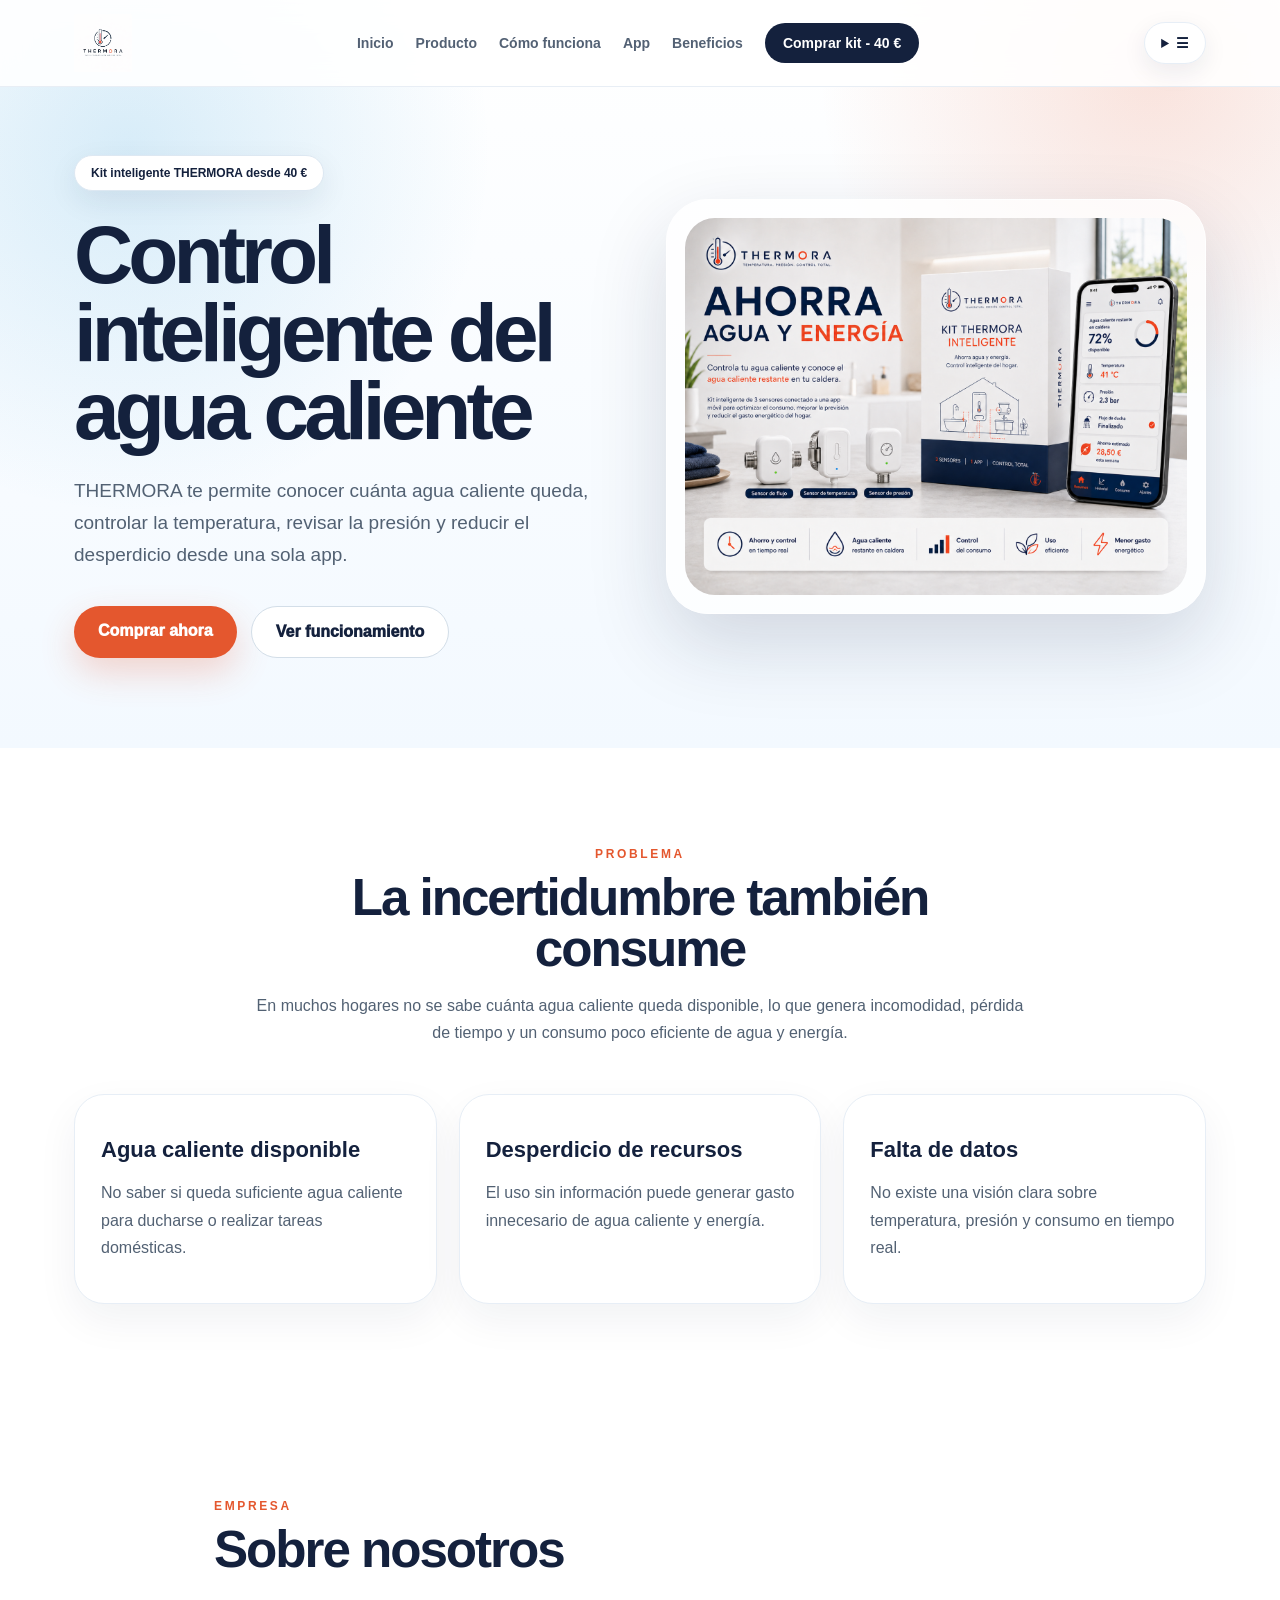
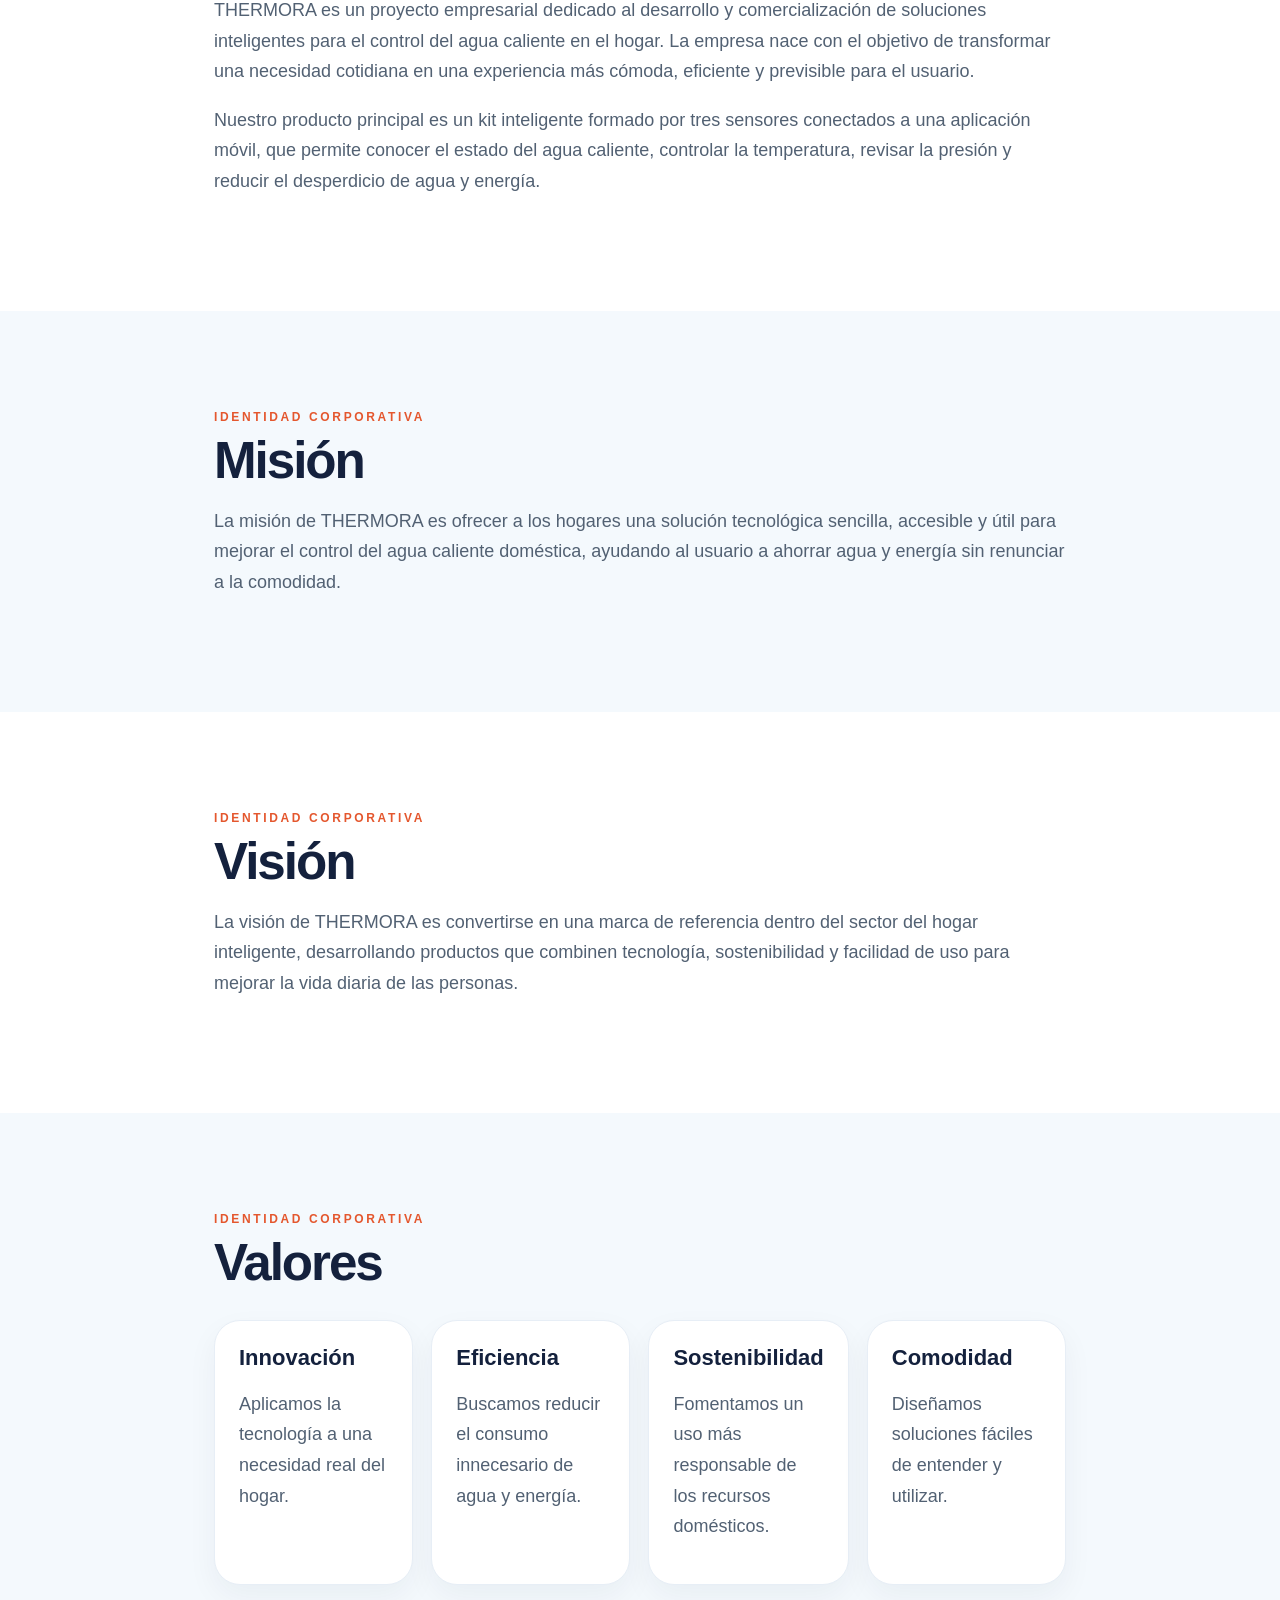
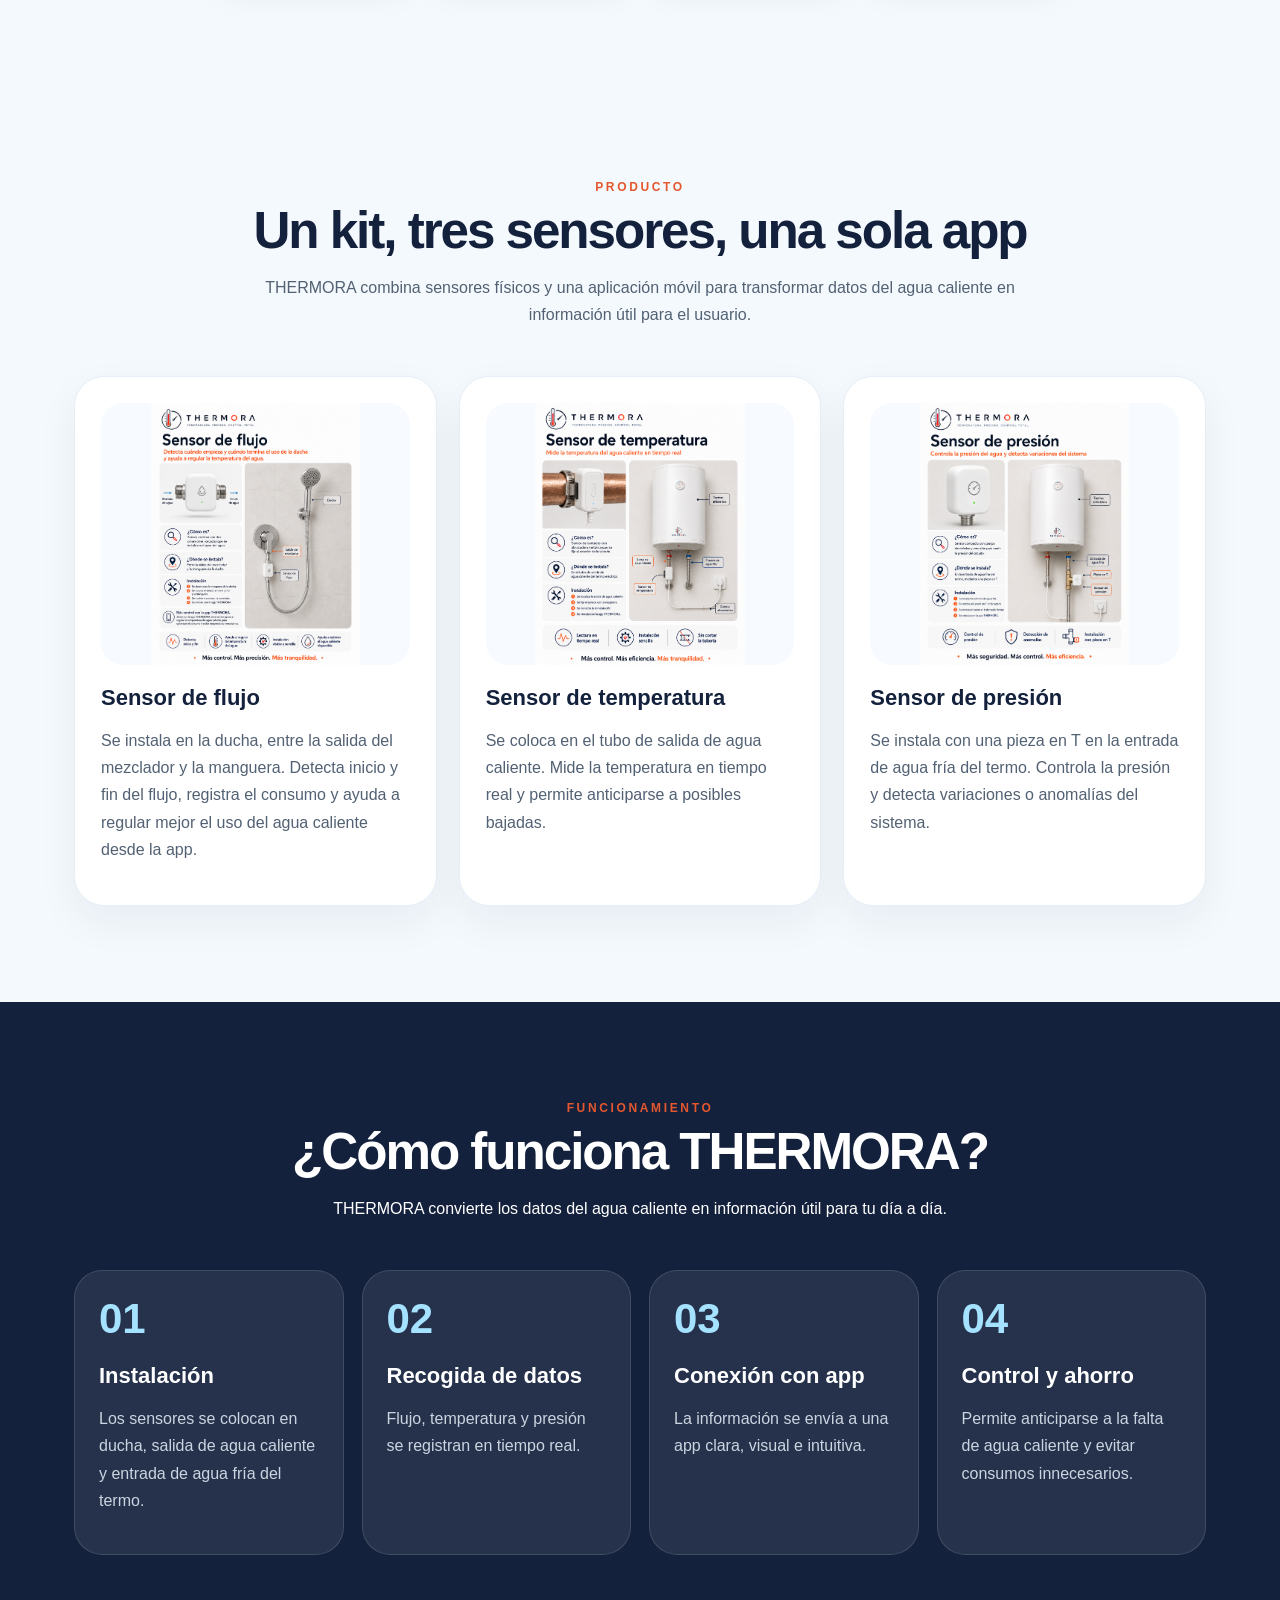
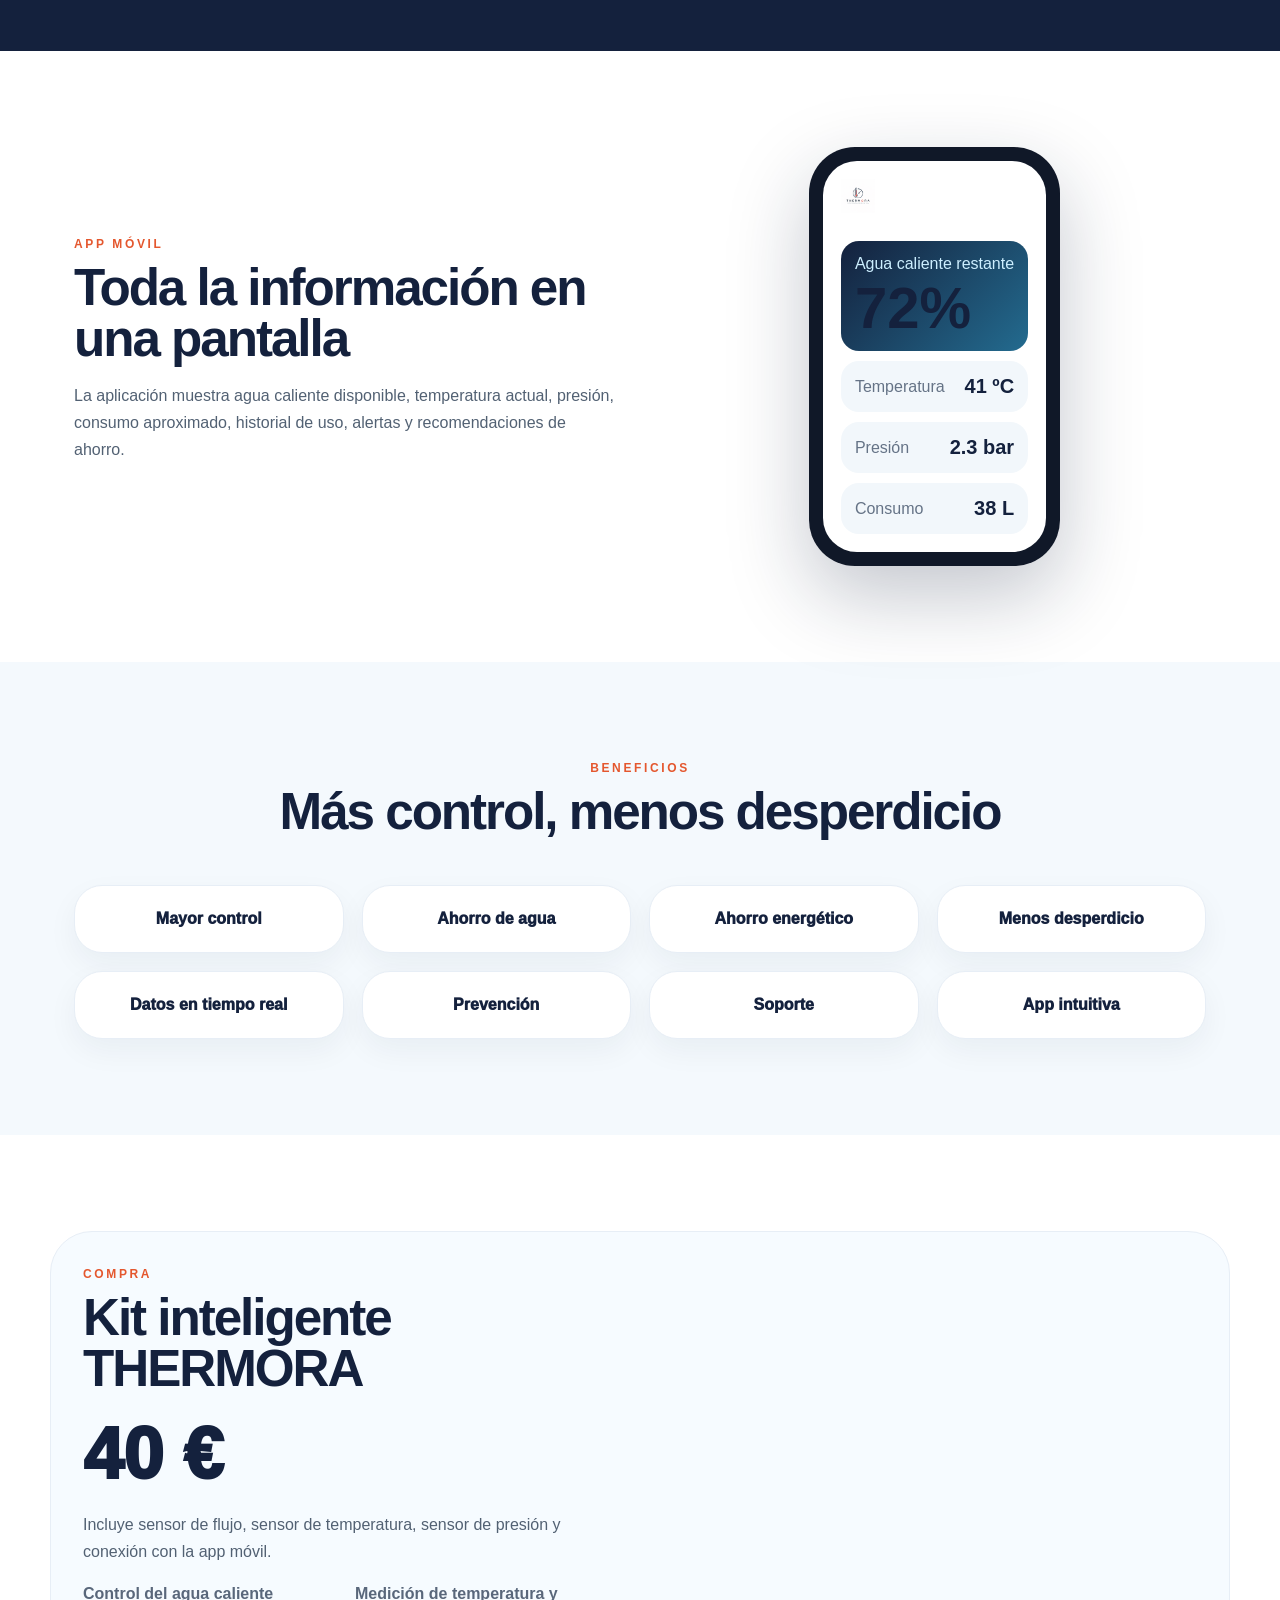
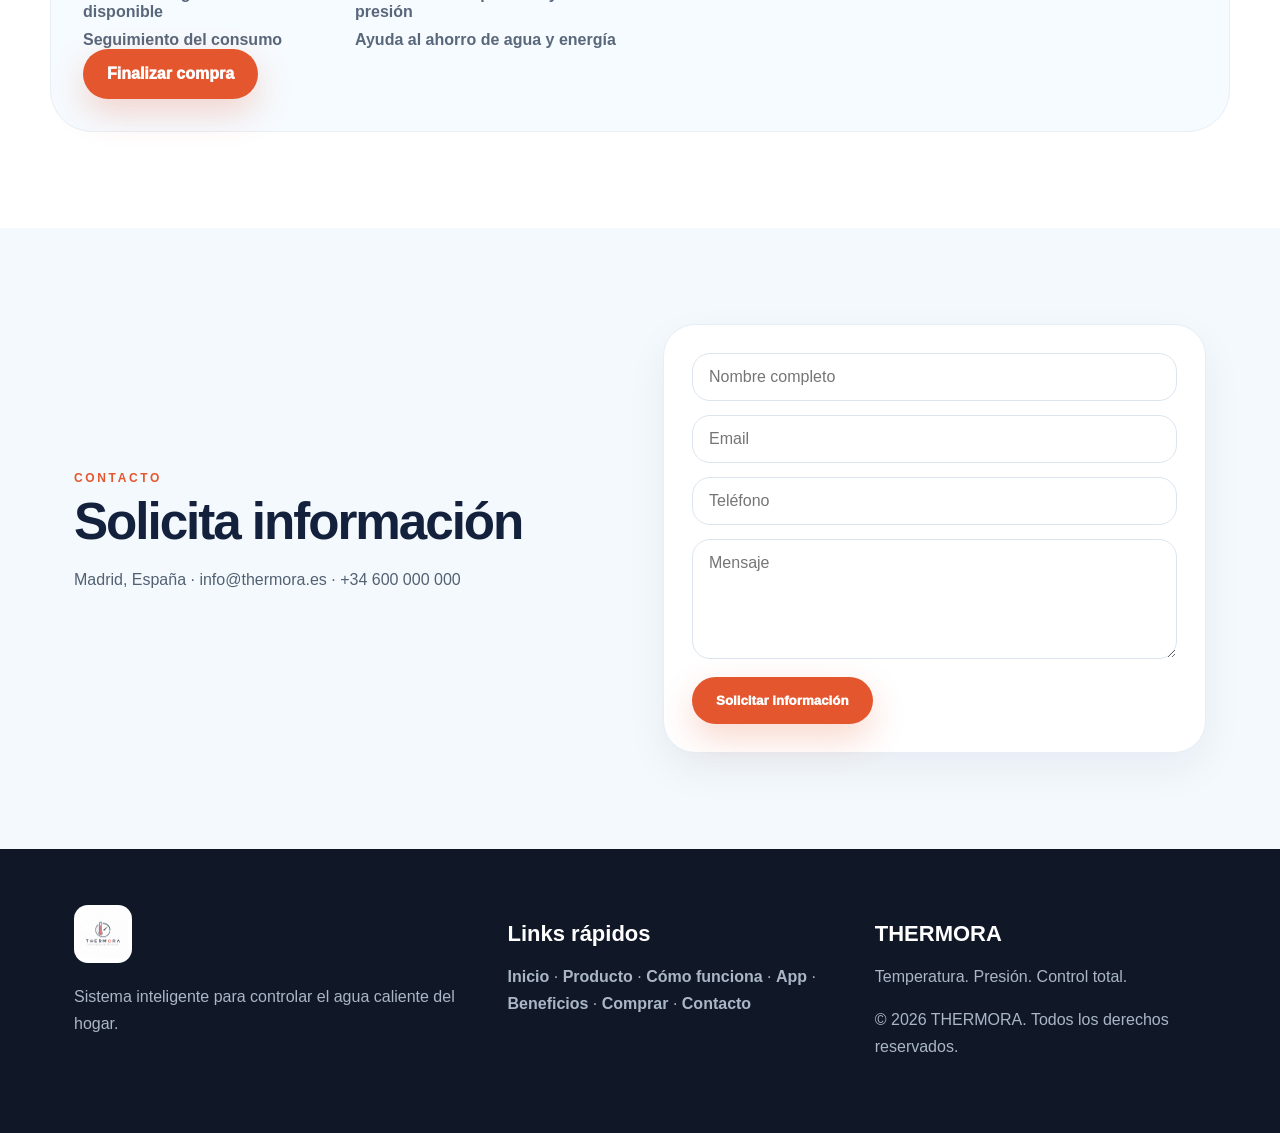
==== commit 7e1483e5: "Update index.html" ====
--- a/index.html
+++ b/index.html
@@ -22,15 +22,15 @@
         <a class="buy-link" href="#comprar">Comprar kit - 40 €</a>
       </nav>
 
-      <div class="empresa-menu-top">
-        <button class="empresa-btn">☰ Empresa</button>
+      <details class="empresa-menu-top">
+        <summary class="empresa-btn" aria-label="Abrir menú de empresa">☰</summary>
         <div class="empresa-dropdown">
           <a href="#sobre-nosotros">Sobre nosotros</a>
           <a href="#mision">Misión</a>
           <a href="#vision">Visión</a>
           <a href="#valores">Valores</a>
         </div>
-      </div>
+      </details>
     </div>
   </header>
 
--- a/style.css
+++ b/style.css
@@ -73,43 +73,47 @@
   color: #ffffff;
 }
 
-/* MENÚ DESPLEGABLE EMPRESA */
-
-.dropdown {
+/* MENÚ EMPRESA VISIBLE EN ORDENADOR Y MÓVIL */
+
+.empresa-menu-top {
   position: relative;
   display: inline-block;
-}
-
-.dropdown-btn {
-  border: 0;
-  background: transparent;
-  font-weight: 800;
-  color: #536174;
-  cursor: pointer;
+  flex-shrink: 0;
+}
+
+.empresa-btn {
+  border: 1px solid #e7eef6;
+  background: #ffffff;
+  color: #14213d;
   font-family: inherit;
   font-size: 14px;
-  padding: 0;
-}
-
-.dropdown-btn:hover {
-  color: var(--orange);
-}
-
-.dropdown-content {
+  font-weight: 900;
+  padding: 12px 16px;
+  border-radius: 999px;
+  cursor: pointer;
+  box-shadow: 0 8px 24px rgba(20,33,61,.08);
+}
+
+.empresa-btn:hover {
+  color: #e4572e;
+  border-color: #e4572e;
+}
+
+.empresa-dropdown {
   display: none;
   position: absolute;
-  top: 34px;
+  top: 48px;
   right: 0;
-  min-width: 200px;
+  min-width: 210px;
   background: #ffffff;
   border: 1px solid #e7eef6;
   border-radius: 18px;
-  box-shadow: 0 18px 45px rgba(20,33,61,.12);
+  box-shadow: 0 18px 45px rgba(20,33,61,.15);
   padding: 10px;
-  z-index: 100;
-}
-
-.dropdown-content a {
+  z-index: 200;
+}
+
+.empresa-dropdown a {
   display: block;
   padding: 12px 14px;
   border-radius: 12px;
@@ -118,12 +122,13 @@
   white-space: nowrap;
 }
 
-.dropdown-content a:hover {
+.empresa-dropdown a:hover {
   background: #f4f9fd;
-  color: var(--orange);
-}
-
-.dropdown:hover .dropdown-content {
+  color: #e4572e;
+}
+
+.empresa-menu-top:hover .empresa-dropdown,
+.empresa-menu-top:focus-within .empresa-dropdown {
   display: block;
 }
 
@@ -171,13 +176,39 @@
   .benefits{grid-template-columns:1fr 1fr}
   .section{padding:72px 0}
   .nav{height:72px}
-  .brand img{height:46px}
-  .dropdown{display:none}
+  .brand img{height:42px}
   .valores-grid{grid-template-columns:1fr}
+
+  .empresa-menu-top {
+    display: inline-block;
+  }
+
+  .empresa-btn {
+    font-size: 13px;
+    padding: 10px 13px;
+  }
+
+  .empresa-dropdown {
+    right: 0;
+    top: 44px;
+  }
 }
 
 @media(max-width:560px){
   .benefits,.buy-images{grid-template-columns:1fr}
-  .wrap{padding:0 18px}
+  .wrap{padding:0 14px}
   h1{font-size:44px}
-}
+
+  .nav {
+    gap: 10px;
+  }
+
+  .empresa-btn {
+    font-size: 12px;
+    padding: 9px 11px;
+  }
+
+  .brand img {
+    height: 38px;
+  }
+}
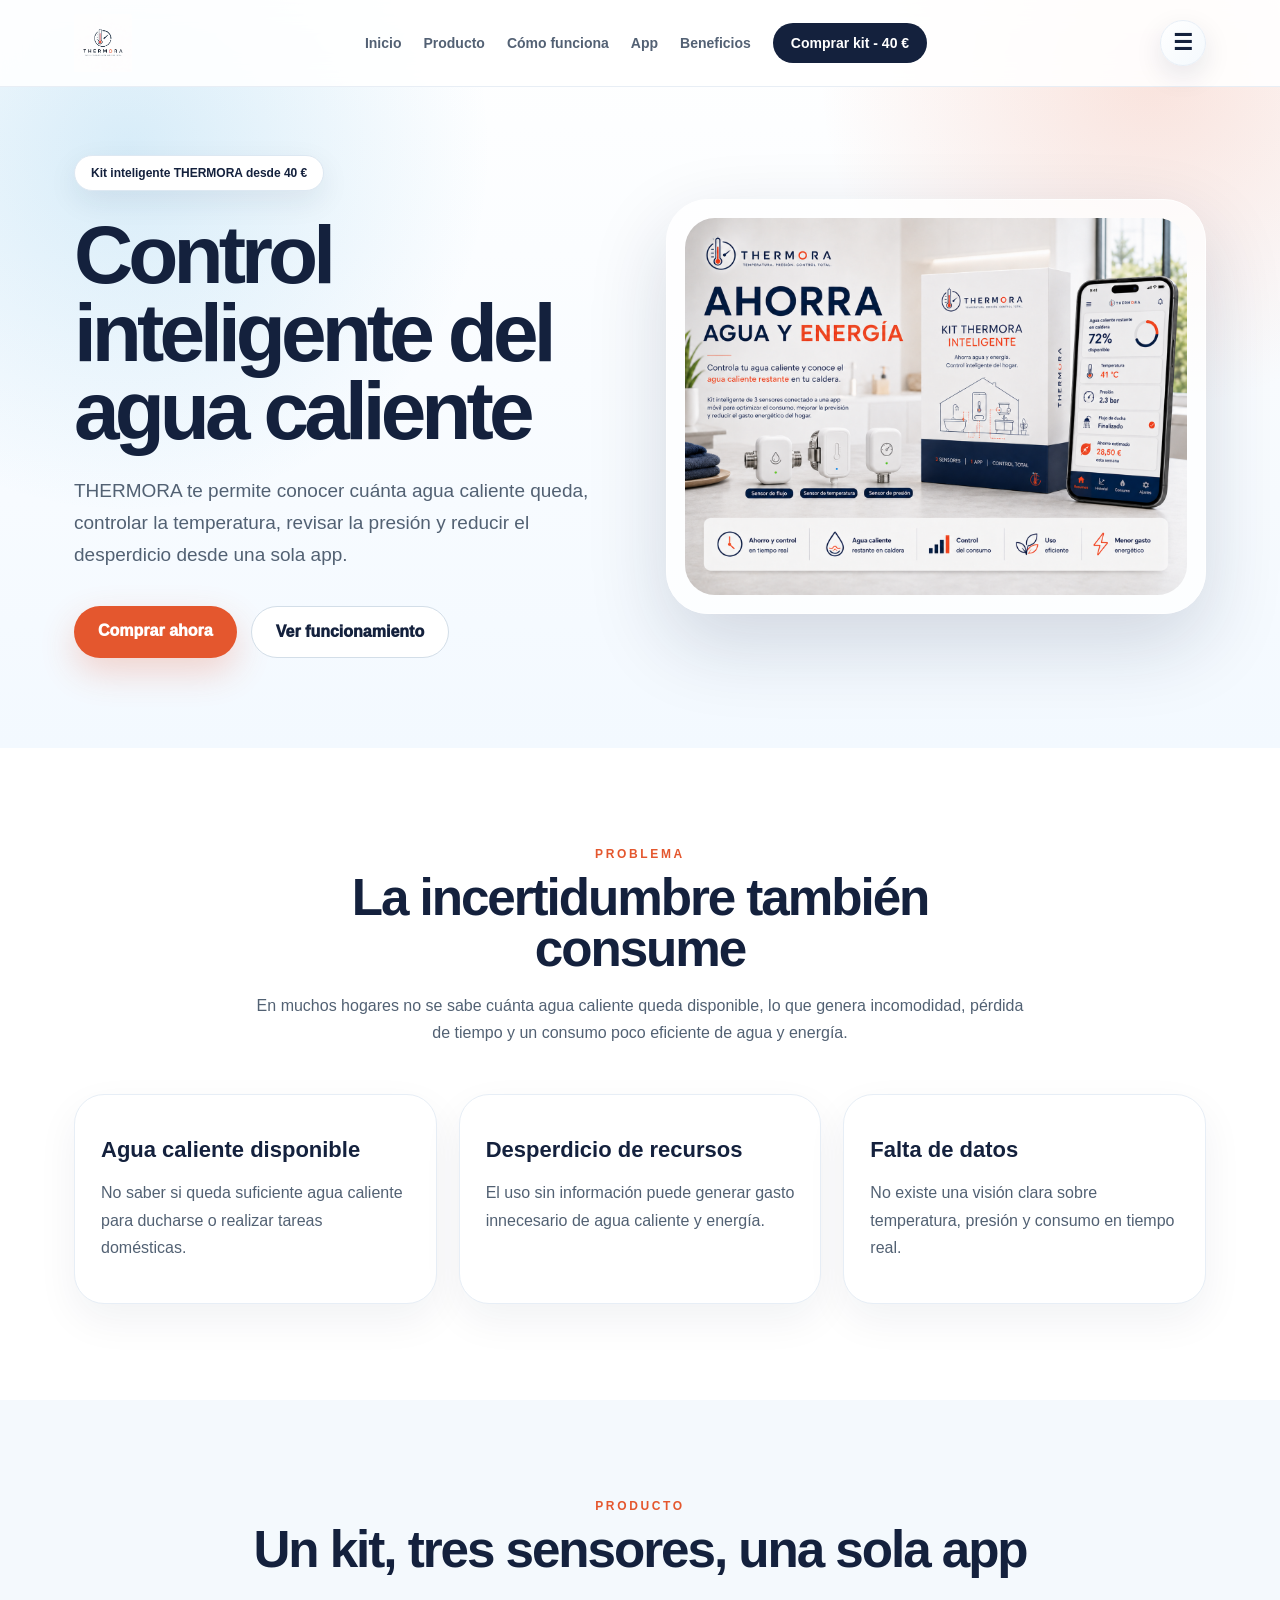
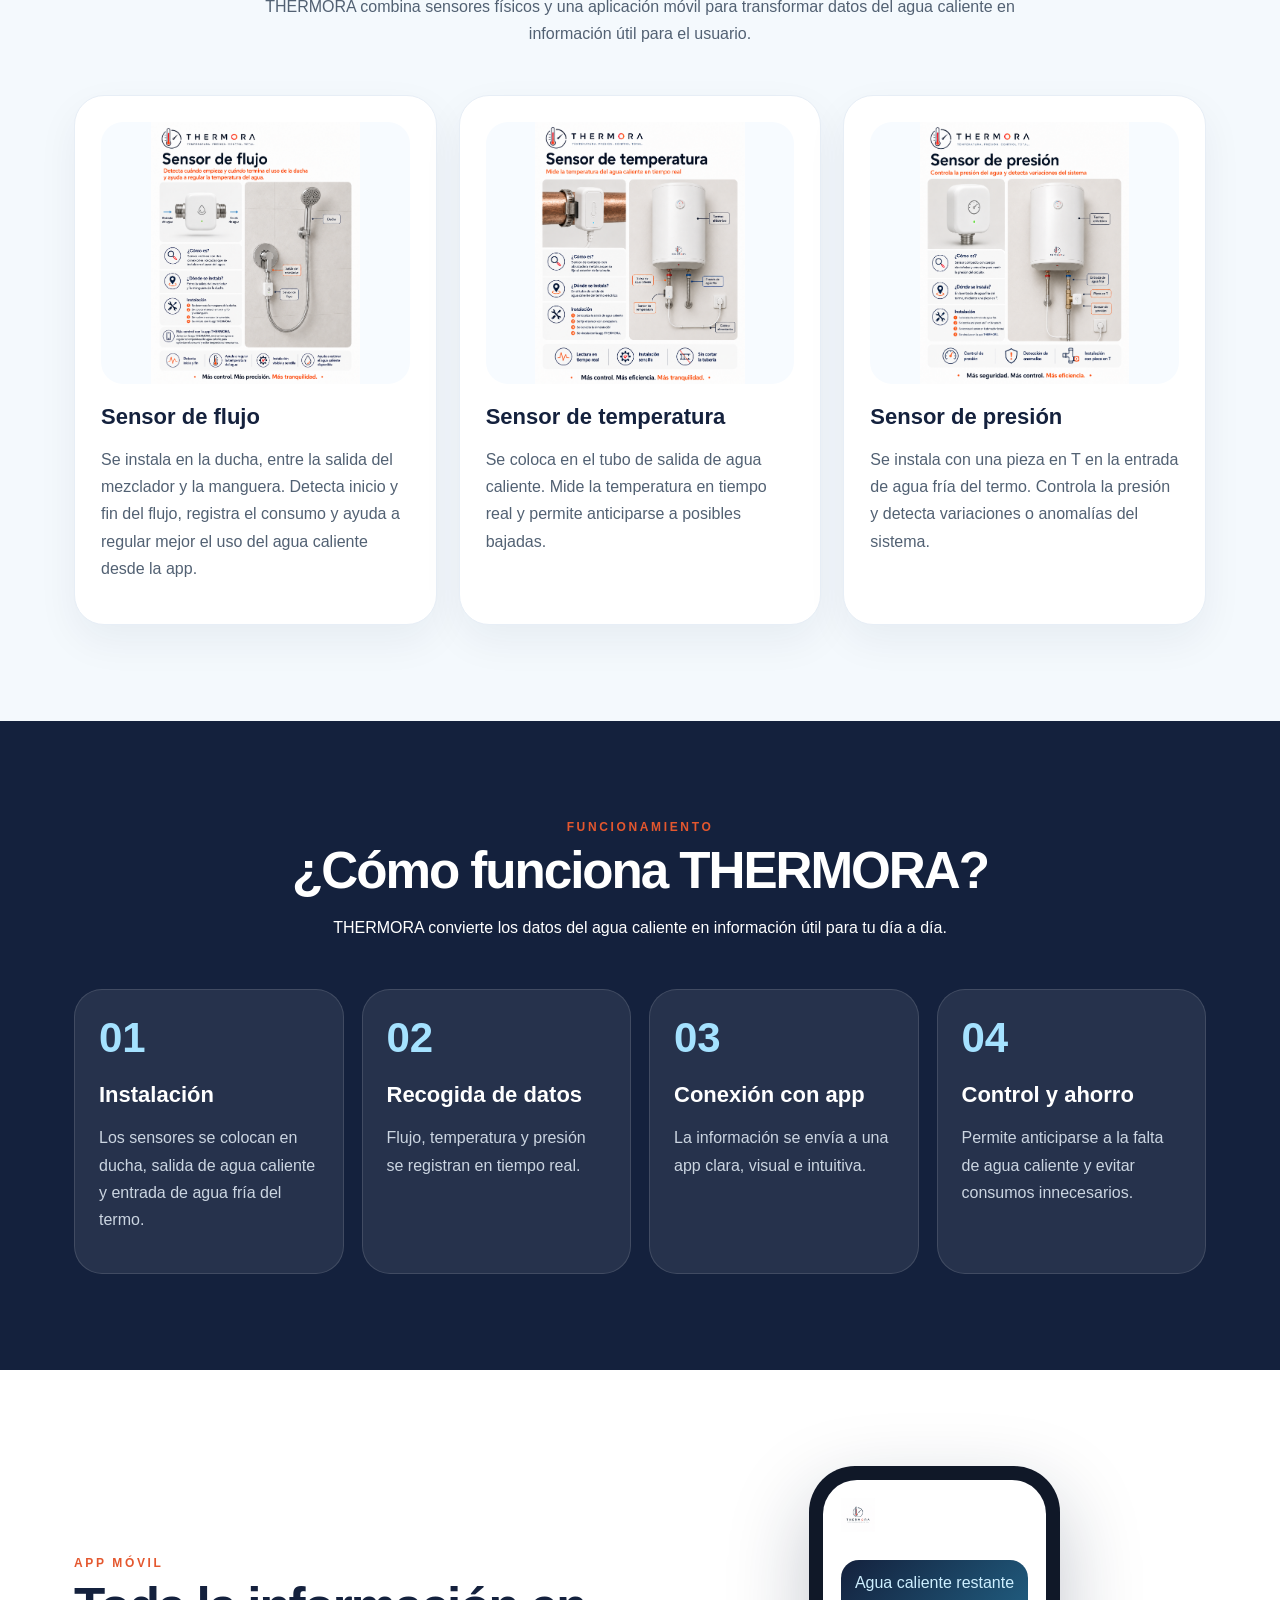
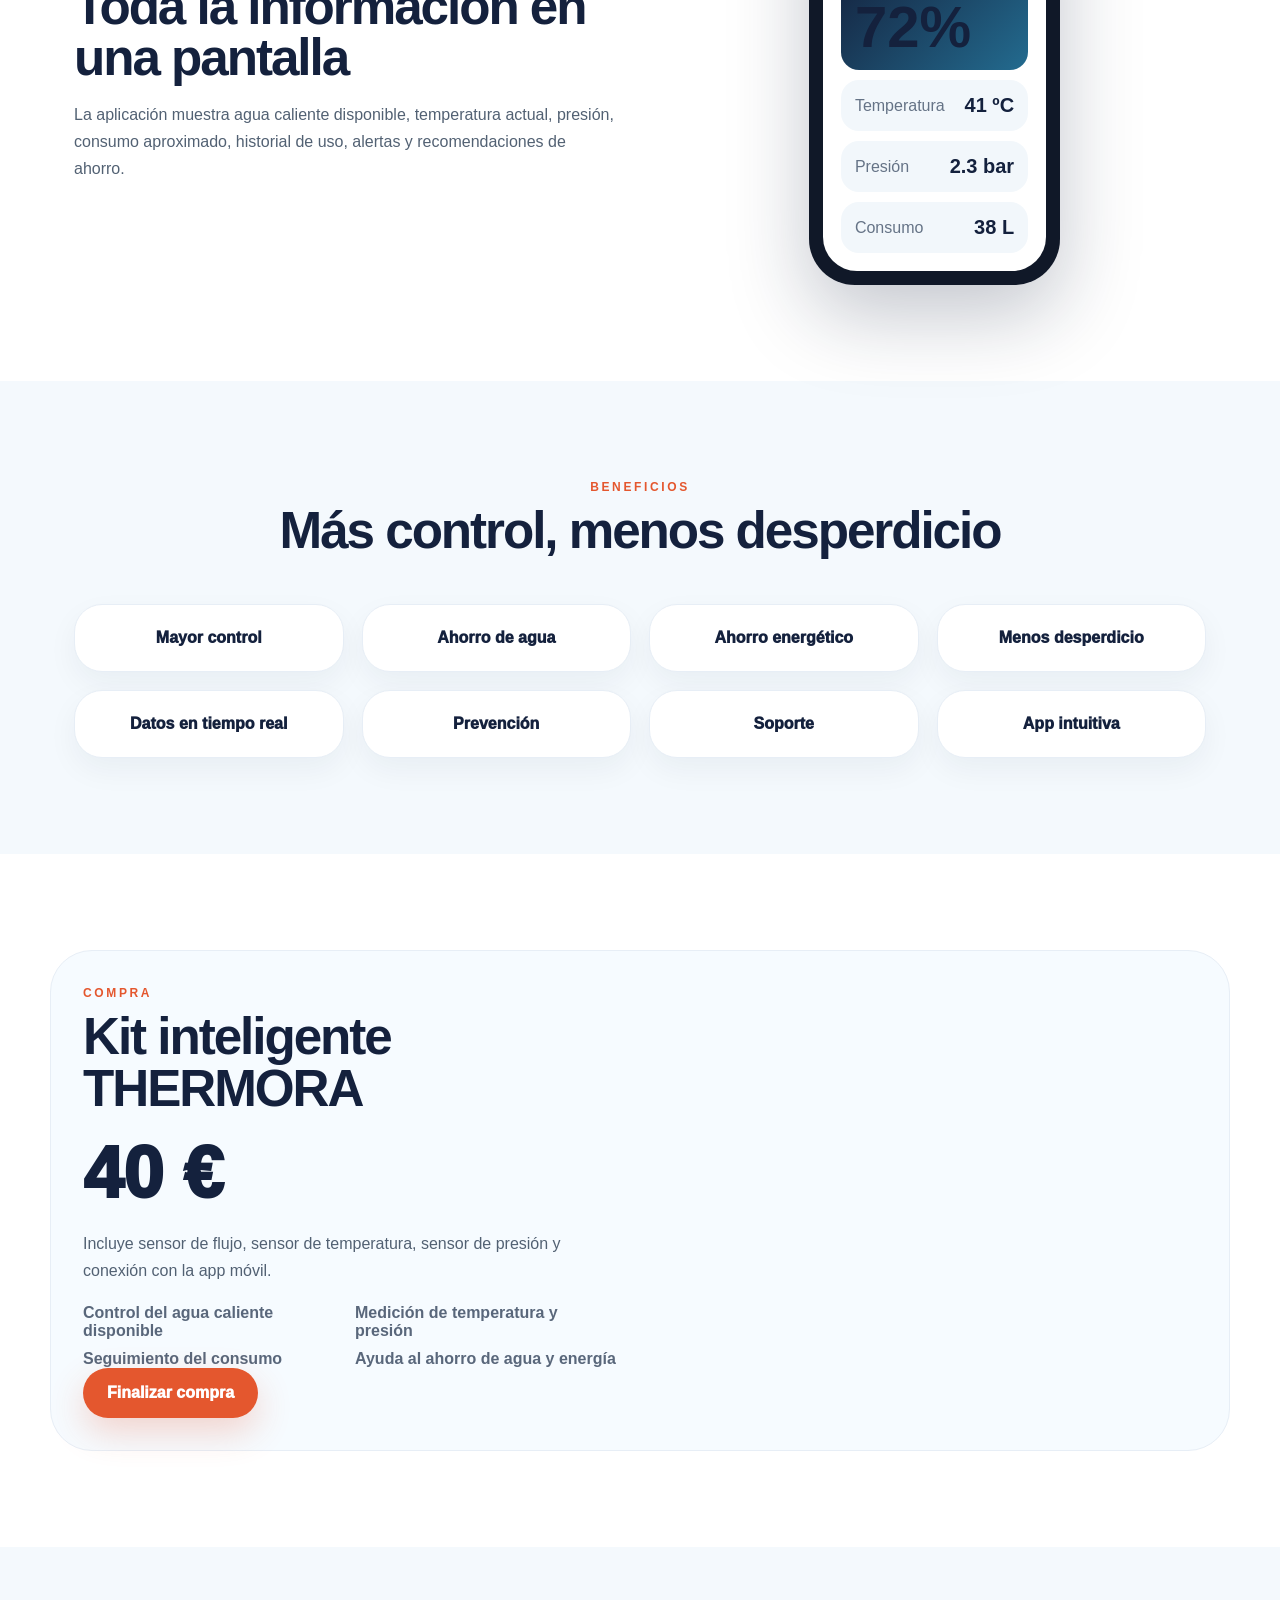
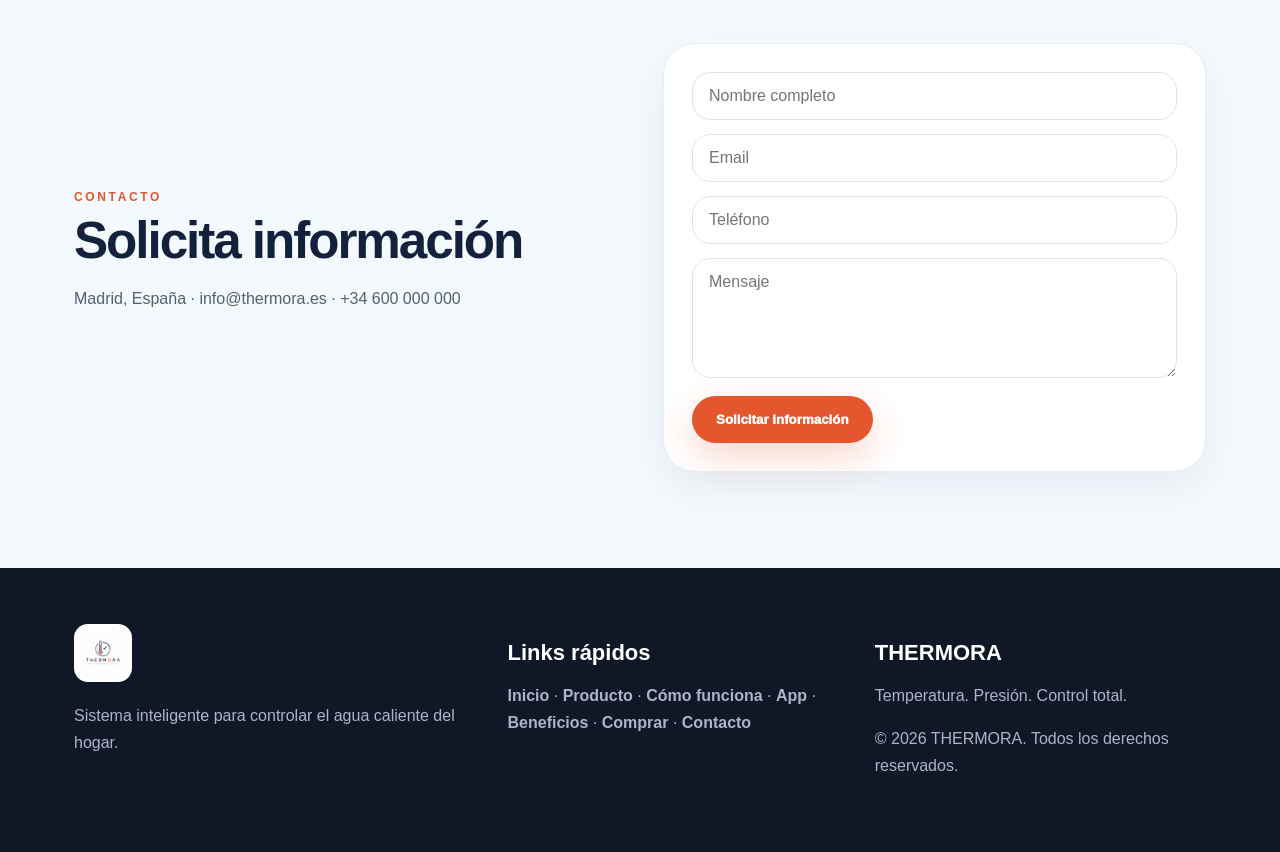
==== commit ef384d5f: "Update index.html" ====
--- a/index.html
+++ b/index.html
@@ -25,10 +25,10 @@
       <details class="empresa-menu-top">
         <summary class="empresa-btn" aria-label="Abrir menú de empresa">☰</summary>
         <div class="empresa-dropdown">
-          <a href="#sobre-nosotros">Sobre nosotros</a>
-          <a href="#mision">Misión</a>
-          <a href="#vision">Visión</a>
-          <a href="#valores">Valores</a>
+          <a href="empresa.html#sobre-nosotros">Sobre nosotros</a>
+          <a href="empresa.html#mision">Misión</a>
+          <a href="empresa.html#vision">Visión</a>
+          <a href="empresa.html#valores">Valores</a>
         </div>
       </details>
     </div>
@@ -63,64 +63,6 @@
           <article><h3>Agua caliente disponible</h3><p>No saber si queda suficiente agua caliente para ducharse o realizar tareas domésticas.</p></article>
           <article><h3>Desperdicio de recursos</h3><p>El uso sin información puede generar gasto innecesario de agua caliente y energía.</p></article>
           <article><h3>Falta de datos</h3><p>No existe una visión clara sobre temperatura, presión y consumo en tiempo real.</p></article>
-        </div>
-      </div>
-    </section>
-
-    <section id="sobre-nosotros" class="section empresa-section">
-      <div class="wrap empresa-box">
-        <span class="eyebrow">Empresa</span>
-        <h2>Sobre nosotros</h2>
-        <p>
-          THERMORA es un proyecto empresarial dedicado al desarrollo y comercialización de soluciones inteligentes para el control del agua caliente en el hogar. La empresa nace con el objetivo de transformar una necesidad cotidiana en una experiencia más cómoda, eficiente y previsible para el usuario.
-        </p>
-        <p>
-          Nuestro producto principal es un kit inteligente formado por tres sensores conectados a una aplicación móvil, que permite conocer el estado del agua caliente, controlar la temperatura, revisar la presión y reducir el desperdicio de agua y energía.
-        </p>
-      </div>
-    </section>
-
-    <section id="mision" class="section empresa-section soft">
-      <div class="wrap empresa-box">
-        <span class="eyebrow">Identidad corporativa</span>
-        <h2>Misión</h2>
-        <p>
-          La misión de THERMORA es ofrecer a los hogares una solución tecnológica sencilla, accesible y útil para mejorar el control del agua caliente doméstica, ayudando al usuario a ahorrar agua y energía sin renunciar a la comodidad.
-        </p>
-      </div>
-    </section>
-
-    <section id="vision" class="section empresa-section">
-      <div class="wrap empresa-box">
-        <span class="eyebrow">Identidad corporativa</span>
-        <h2>Visión</h2>
-        <p>
-          La visión de THERMORA es convertirse en una marca de referencia dentro del sector del hogar inteligente, desarrollando productos que combinen tecnología, sostenibilidad y facilidad de uso para mejorar la vida diaria de las personas.
-        </p>
-      </div>
-    </section>
-
-    <section id="valores" class="section empresa-section soft">
-      <div class="wrap empresa-box">
-        <span class="eyebrow">Identidad corporativa</span>
-        <h2>Valores</h2>
-        <div class="valores-grid">
-          <div>
-            <h3>Innovación</h3>
-            <p>Aplicamos la tecnología a una necesidad real del hogar.</p>
-          </div>
-          <div>
-            <h3>Eficiencia</h3>
-            <p>Buscamos reducir el consumo innecesario de agua y energía.</p>
-          </div>
-          <div>
-            <h3>Sostenibilidad</h3>
-            <p>Fomentamos un uso más responsable de los recursos domésticos.</p>
-          </div>
-          <div>
-            <h3>Comodidad</h3>
-            <p>Diseñamos soluciones fáciles de entender y utilizar.</p>
-          </div>
         </div>
       </div>
     </section>
--- a/style.css
+++ b/style.css
@@ -73,7 +73,7 @@
   color: #ffffff;
 }
 
-/* MENÚ EMPRESA VISIBLE EN ORDENADOR Y MÓVIL */
+/* MENÚ EMPRESA DESPLEGABLE */
 
 .empresa-menu-top {
   position: relative;
@@ -81,44 +81,65 @@
   flex-shrink: 0;
 }
 
+.empresa-menu-top summary {
+  list-style: none;
+}
+
+.empresa-menu-top summary::-webkit-details-marker {
+  display: none;
+}
+
 .empresa-btn {
+  width: 46px;
+  height: 46px;
   border: 1px solid #e7eef6;
-  background: #ffffff;
+  background: linear-gradient(135deg, #ffffff, #f4f9fd);
   color: #14213d;
   font-family: inherit;
-  font-size: 14px;
+  font-size: 22px;
   font-weight: 900;
-  padding: 12px 16px;
-  border-radius: 999px;
+  border-radius: 50%;
   cursor: pointer;
-  box-shadow: 0 8px 24px rgba(20,33,61,.08);
+  box-shadow: 0 10px 28px rgba(20,33,61,.10);
+  display: flex;
+  align-items: center;
+  justify-content: center;
+  transition: all .2s ease;
 }
 
 .empresa-btn:hover {
   color: #e4572e;
   border-color: #e4572e;
+  transform: translateY(-1px);
+  box-shadow: 0 14px 32px rgba(20,33,61,.14);
+}
+
+.empresa-menu-top[open] .empresa-btn {
+  background: #14213d;
+  color: #ffffff;
+  border-color: #14213d;
 }
 
 .empresa-dropdown {
-  display: none;
   position: absolute;
-  top: 48px;
+  top: 58px;
   right: 0;
-  min-width: 210px;
+  min-width: 220px;
   background: #ffffff;
   border: 1px solid #e7eef6;
-  border-radius: 18px;
-  box-shadow: 0 18px 45px rgba(20,33,61,.15);
+  border-radius: 22px;
+  box-shadow: 0 22px 55px rgba(20,33,61,.16);
   padding: 10px;
   z-index: 200;
+  animation: menuFade .18s ease;
 }
 
 .empresa-dropdown a {
   display: block;
-  padding: 12px 14px;
-  border-radius: 12px;
+  padding: 13px 15px;
+  border-radius: 14px;
   color: #536174;
-  font-weight: 800;
+  font-weight: 850;
   white-space: nowrap;
 }
 
@@ -127,9 +148,15 @@
   color: #e4572e;
 }
 
-.empresa-menu-top:hover .empresa-dropdown,
-.empresa-menu-top:focus-within .empresa-dropdown {
-  display: block;
+@keyframes menuFade {
+  from {
+    opacity: 0;
+    transform: translateY(-6px);
+  }
+  to {
+    opacity: 1;
+    transform: translateY(0);
+  }
 }
 
 /* SECCIONES EMPRESA */
@@ -179,18 +206,16 @@
   .brand img{height:42px}
   .valores-grid{grid-template-columns:1fr}
 
-  .empresa-menu-top {
-    display: inline-block;
-  }
-
   .empresa-btn {
-    font-size: 13px;
-    padding: 10px 13px;
+    width: 42px;
+    height: 42px;
+    font-size: 20px;
   }
 
   .empresa-dropdown {
     right: 0;
-    top: 44px;
+    top: 52px;
+    min-width: 205px;
   }
 }
 
@@ -204,8 +229,9 @@
   }
 
   .empresa-btn {
-    font-size: 12px;
-    padding: 9px 11px;
+    width: 40px;
+    height: 40px;
+    font-size: 19px;
   }
 
   .brand img {
